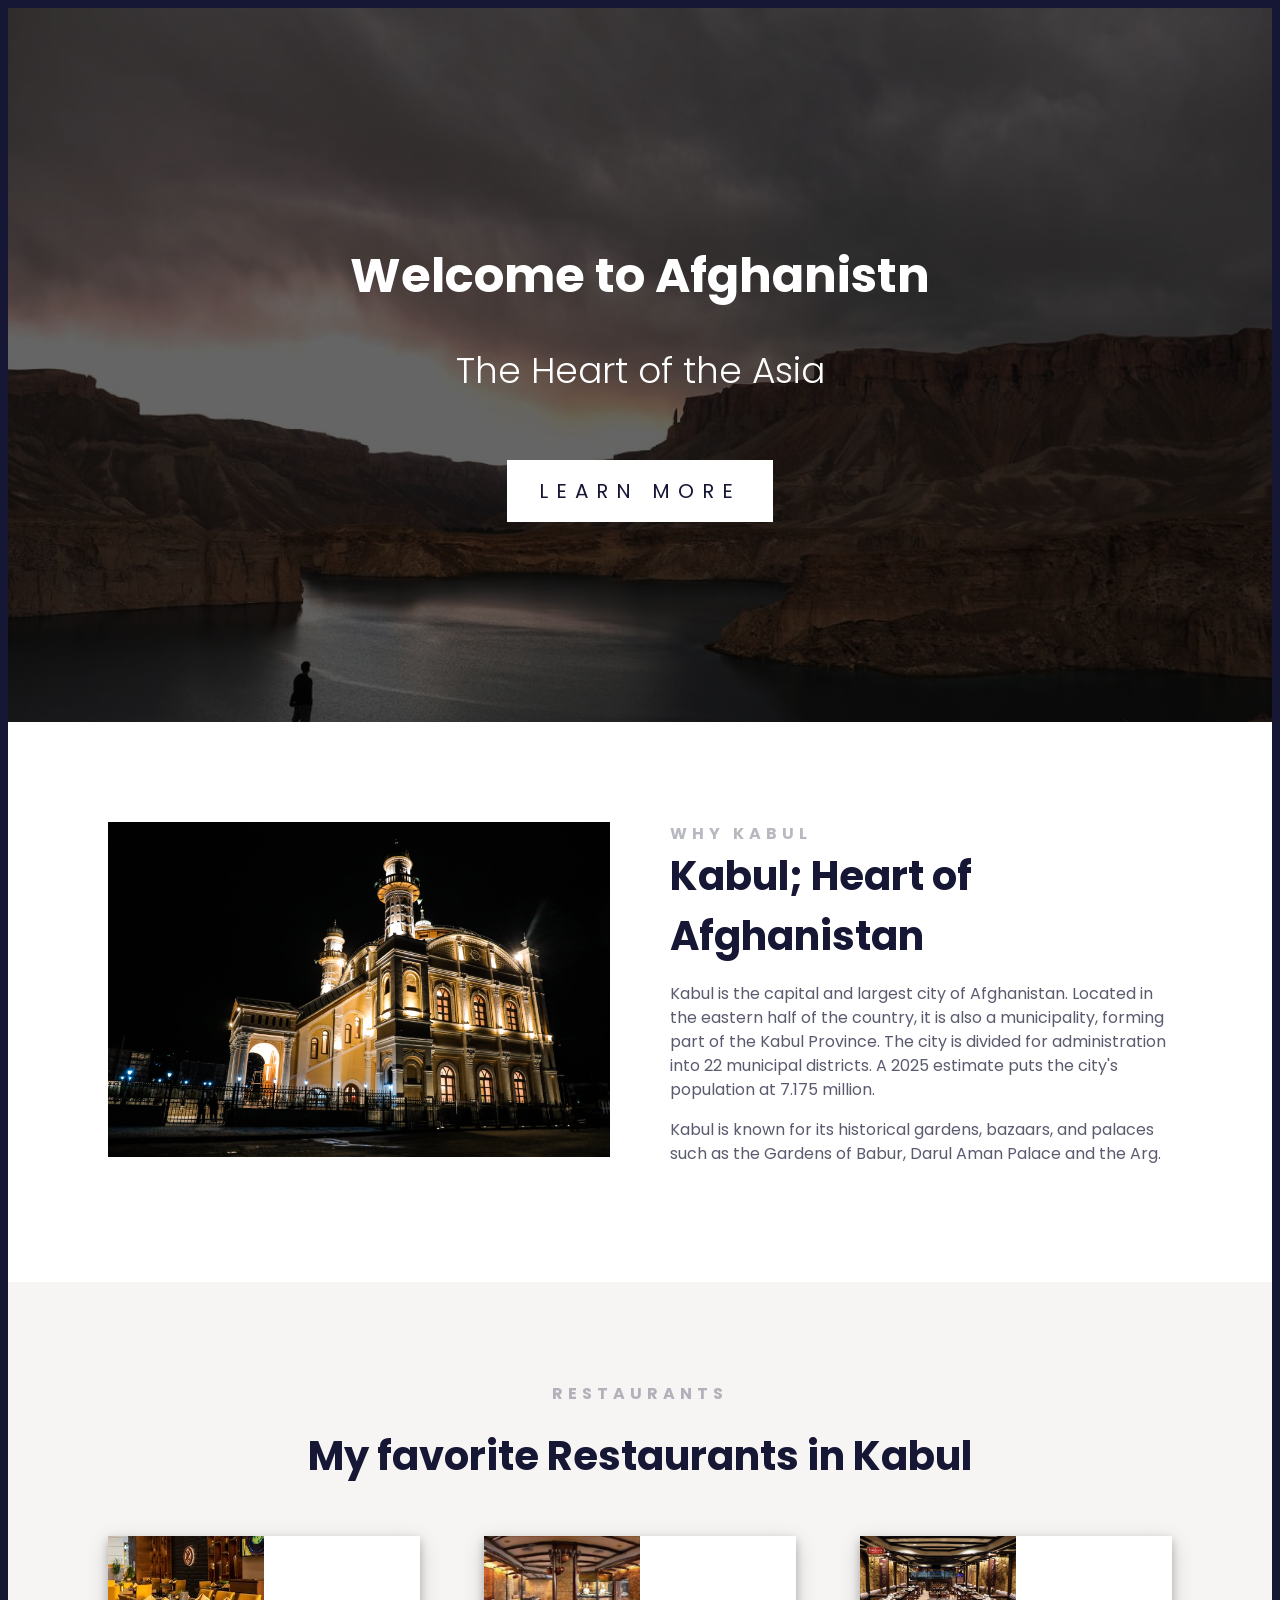
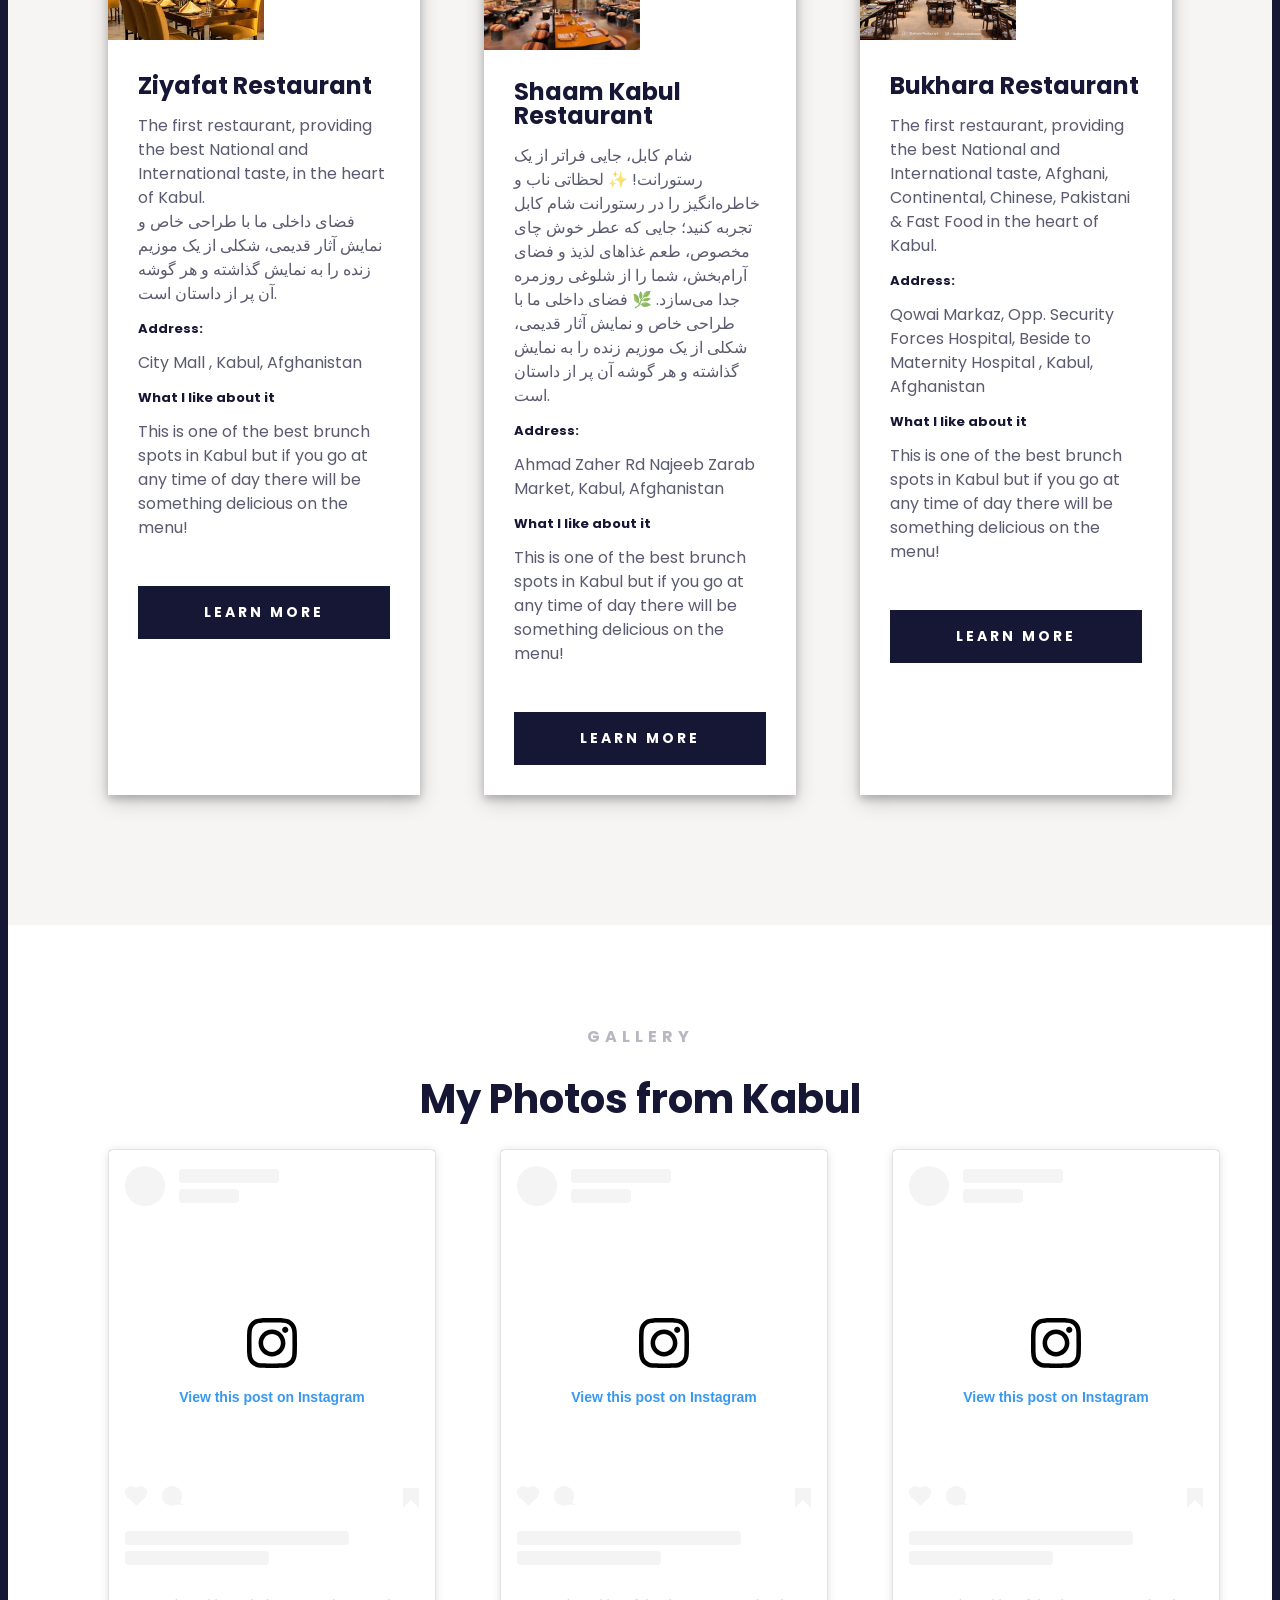
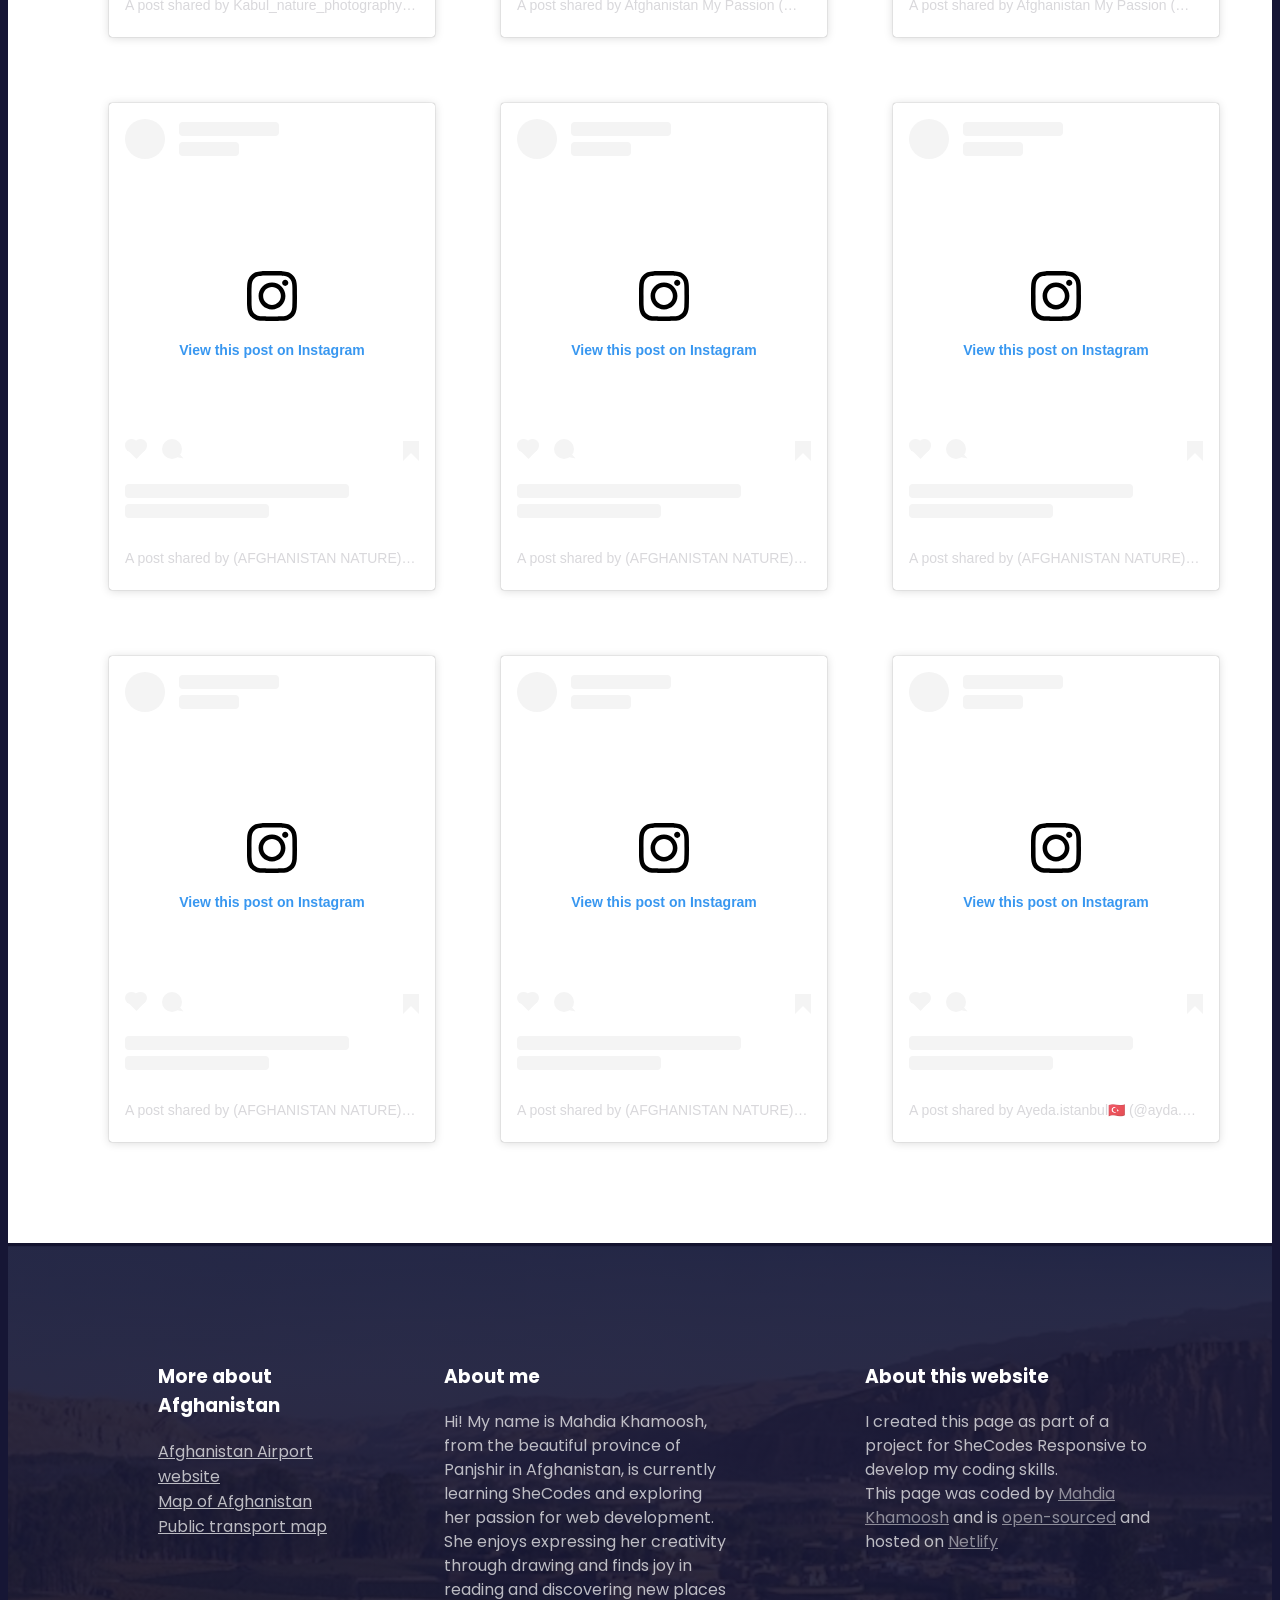
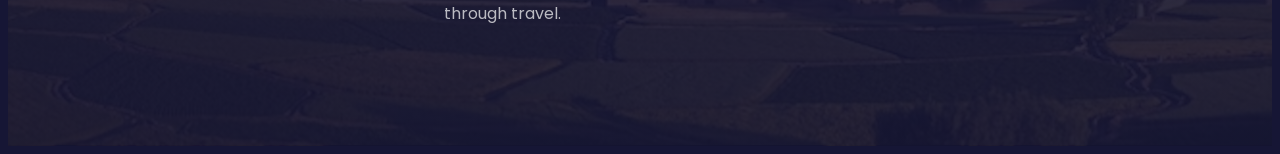
==== index.html @ 18413e2f "changed the embed content" ====
<!DOCTYPE html>
<html lang="en">
  <head>
    <meta charset="UTF-8" />
    <meta name="viewport" content="width=device-width, initial-scale=1.0" />
    <link rel="stylesheet" href="src/styles.css" />
    <link rel="preconnect" href="https://fonts.googleapis.com" />
    <link rel="preconnect" href="https://fonts.gstatic.com" crossorigin />
    <link
      href="https://fonts.googleapis.com/css2?family=Poppins:ital,wght@0,100;0,200;0,300;0,400;0,500;0,600;0,700;0,800;0,900;1,100;1,200;1,300;1,400;1,500;1,600;1,700;1,800;1,900&display=swap"
      rel="stylesheet"
    />
    <title>🇦🇫 Afghanistan Sightseeing Places</title>
  </head>
  <body>
    <div class="Container">
      <header>
        <h1>Welcome to Afghanistn</h1>
        <h2>The Heart of the Asia</h2>
        <a href="#more"> Learn More</a>
      </header>
      <main>
        <section class="grid grid-2-colums">
          <div>
            <img
              src="photos/shah-e-doshamshira.jpg"
              target="shah-e-doshamshira"
              class="img-responsive"
            />
          </div>
          <div>
            <h2>Why Kabul</h2>
            <h3>Kabul; Heart of Afghanistan</h3>

            <p>
              Kabul is the capital and largest city of Afghanistan. Located in
              the eastern half of the country, it is also a municipality,
              forming part of the Kabul Province. The city is divided for
              administration into 22 municipal districts. A 2025 estimate puts
              the city's population at 7.175 million.
            </p>
            <p>
              Kabul is known for its historical gardens, bazaars, and palaces
              such as the Gardens of Babur, Darul Aman Palace and the Arg.
            </p>
          </div>
        </section>
        <section class="secondary">
          <h2 class="text-center">Restaurants</h2>
          <h3 class="text-center">My favorite Restaurants in Kabul</h3>
          <div class="grid grid-3-columns">
            <div class="card">
              <div class="card-header grid grid-2-colums">
                <img
                  src="photos/images.jpeg"
                  alt="shaam-e-kabul"
                  target="_blank"
                  class="img-responsive"
                />
                <iframe
                  src="https://www.google.com/maps/embed?pb=!1m18!1m12!1m3!1d3286.7812612636726!2d69.17391746165465!3d34.533769449125955!2m3!1f0!2f0!3f0!3m2!1i1024!2i768!4f13.1!3m3!1m2!1s0x38d16faf11cb9eb3%3A0x5d054e9b51611f02!2sZiyafat%20Restaurant!5e0!3m2!1sen!2s!4v1747648887417!5m2!1sen!2s"
                  style="border: 0"
                  allowfullscreen=""
                  loading="lazy"
                  referrerpolicy="no-referrer-when-downgrade"
                  class="embed"
                ></iframe>
              </div>

              <div class="card-body">
                <h4>Ziyafat Restaurant</h4>
                <p>
                  The first restaurant, providing the best National and
                  International taste, in the heart of Kabul.
                  <br />
                  فضای داخلی ما با طراحی خاص و نمایش آثار قدیمی، شکلی از یک
                  موزیم زنده را به نمایش گذاشته و هر گوشه آن پر از داستان است.
                </p>
                <h5>Address:</h5>
                <p>City Mall , Kabul, Afghanistan</p>
                <h5>What I like about it</h5>
                <p>
                  This is one of the best brunch spots in Kabul but if you go at
                  any time of day there will be something delicious on the menu!
                </p>
              </div>
              <div class="card-footer">
                <a
                  href="https://maps.app.goo.gl/rq2htaL1ajt3jZD66"
                  class="btn"
                  target="_blank"
                >
                  Learn more
                </a>
              </div>
            </div>
            <div class="card">
              <div class="card-header grid grid-2-colums">
                <img
                  src="photos/shaam.jpeg"
                  alt="shaam-e-kabul"
                  target="_blank"
                  class="img-responsive"
                />
                <iframe
                  src="https://www.google.com/maps/embed?pb=!1m18!1m12!1m3!1d3286.836417784855!2d69.15454439999999!3d34.5323722!2m3!1f0!2f0!3f0!3m2!1i1024!2i768!4f13.1!3m3!1m2!1s0x38d16fa2426f6331%3A0xf5b32c31edcfb4ed!2zU2hhYW0gS2FidWwgUmVzdGF1cmFudCAvINi02KfZhSDaqdin2KjZhA!5e0!3m2!1sen!2s!4v1747652690492!5m2!1sen!2s"
                  class="embed"
                  style="border: 0"
                  allowfullscreen=""
                  loading="lazy"
                  referrerpolicy="no-referrer-when-downgrade"
                ></iframe>
              </div>

              <div class="card-body">
                <h4>Shaam Kabul Restaurant</h4>
                <p>
                  شام کابل، جایی فراتر از یک رستورانت! ✨ لحظاتی ناب و
                  خاطره‌انگیز را در رستورانت شام کابل تجربه کنید؛ جایی که عطر
                  خوش چای مخصوص، طعم غذاهای لذیذ و فضای آرام‌بخش، شما را از
                  شلوغی روزمره جدا می‌سازد. 🌿 فضای داخلی ما با طراحی خاص و
                  نمایش آثار قدیمی، شکلی از یک موزیم زنده را به نمایش گذاشته و
                  هر گوشه آن پر از داستان است.
                </p>
                <h5>Address:</h5>
                <p>Ahmad Zaher Rd Najeeb Zarab Market, Kabul, Afghanistan</p>
                <h5>What I like about it</h5>
                <p>
                  This is one of the best brunch spots in Kabul but if you go at
                  any time of day there will be something delicious on the menu!
                </p>
              </div>
              <div class="card-footer">
                <a
                  href="https://maps.app.goo.gl/7KaUJM3YMWE1gNET8"
                  class="btn"
                  target="_blank"
                >
                  Learn more
                </a>
              </div>
            </div>
            <div class="card">
              <div class="card-header grid grid-2-colums">
                <img
                  src="photos/bukhara.jpg"
                  alt="shaam-e-kabul"
                  target="_blank"
                  class="img-responsive"
                />
                <iframe
                  src="https://www.google.com/maps/embed?pb=!1m18!1m12!1m3!1d3287.879270482883!2d69.14134027522687!3d34.50594487298957!2m3!1f0!2f0!3f0!3m2!1i1024!2i768!4f13.1!3m3!1m2!1s0x38d169bc29e82911%3A0xe577b1caf0782970!2sBukhara%20Restaurant%20-%20Karte%204%20Branch!5e0!3m2!1sen!2s!4v1747652995956!5m2!1sen!2s"
                  class="embed"
                  style="border: 0"
                  allowfullscreen=""
                  loading="lazy"
                  referrerpolicy="no-referrer-when-downgrade"
                ></iframe>
              </div>

              <div class="card-body">
                <h4>Bukhara Restaurant</h4>
                <p>
                  The first restaurant, providing the best National and
                  International taste, Afghani, Continental, Chinese, Pakistani
                  & Fast Food in the heart of Kabul.
                </p>
                <h5>Address:</h5>
                <p>
                  Qowai Markaz, Opp. Security Forces Hospital, Beside to
                  Maternity Hospital , Kabul, Afghanistan
                </p>
                <h5>What I like about it</h5>
                <p>
                  This is one of the best brunch spots in Kabul but if you go at
                  any time of day there will be something delicious on the menu!
                </p>
              </div>
              <div class="card-footer">
                <a
                  href="https://maps.app.goo.gl/v9NJ7jxxTjeuTWHu5"
                  class="btn"
                  target="_blank"
                >
                  Learn more
                </a>
              </div>
            </div>
          </div>
        </section>
        <section>
          <h2 class="text-center">gallery</h2>
          <h3 class="text-center">My Photos from Kabul</h3>
          <div class="instagram-embeds">
            <div class="grid grid-3-columns">
              <blockquote
                class="instagram-media"
                data-instgrm-permalink="https://www.instagram.com/reel/DE9NthxIlpn/?utm_source=ig_embed&amp;utm_campaign=loading"
                data-instgrm-version="14"
                style="
                  background: #fff;
                  border: 0;
                  border-radius: 3px;
                  box-shadow: 0 0 1px 0 rgba(0, 0, 0, 0.5),
                    0 1px 10px 0 rgba(0, 0, 0, 0.15);
                  margin: 1px;
                  max-width: 540px;
                  min-width: 326px;
                  padding: 0;
                  width: 99.375%;
                  width: -webkit-calc(100% - 2px);
                  width: calc(100% - 2px);
                "
              >
                <div style="padding: 16px">
                  <a
                    href="https://www.instagram.com/reel/DE9NthxIlpn/?utm_source=ig_embed&amp;utm_campaign=loading"
                    style="
                      background: #ffffff;
                      line-height: 0;
                      padding: 0 0;
                      text-align: center;
                      text-decoration: none;
                      width: 100%;
                    "
                    target="_blank"
                  >
                    <div
                      style="
                        display: flex;
                        flex-direction: row;
                        align-items: center;
                      "
                    >
                      <div
                        style="
                          background-color: #f4f4f4;
                          border-radius: 50%;
                          flex-grow: 0;
                          height: 40px;
                          margin-right: 14px;
                          width: 40px;
                        "
                      ></div>
                      <div
                        style="
                          display: flex;
                          flex-direction: column;
                          flex-grow: 1;
                          justify-content: center;
                        "
                      >
                        <div
                          style="
                            background-color: #f4f4f4;
                            border-radius: 4px;
                            flex-grow: 0;
                            height: 14px;
                            margin-bottom: 6px;
                            width: 100px;
                          "
                        ></div>
                        <div
                          style="
                            background-color: #f4f4f4;
                            border-radius: 4px;
                            flex-grow: 0;
                            height: 14px;
                            width: 60px;
                          "
                        ></div>
                      </div>
                    </div>
                    <div style="padding: 19% 0"></div>
                    <div
                      style="
                        display: block;
                        height: 50px;
                        margin: 0 auto 12px;
                        width: 50px;
                      "
                    >
                      <svg
                        width="50px"
                        height="50px"
                        viewBox="0 0 60 60"
                        version="1.1"
                        xmlns="https://www.w3.org/2000/svg"
                        xmlns:xlink="https://www.w3.org/1999/xlink"
                      >
                        <g
                          stroke="none"
                          stroke-width="1"
                          fill="none"
                          fill-rule="evenodd"
                        >
                          <g
                            transform="translate(-511.000000, -20.000000)"
                            fill="#000000"
                          >
                            <g>
                              <path
                                d="M556.869,30.41 C554.814,30.41 553.148,32.076 553.148,34.131 C553.148,36.186 554.814,37.852 556.869,37.852 C558.924,37.852 560.59,36.186 560.59,34.131 C560.59,32.076 558.924,30.41 556.869,30.41 M541,60.657 C535.114,60.657 530.342,55.887 530.342,50 C530.342,44.114 535.114,39.342 541,39.342 C546.887,39.342 551.658,44.114 551.658,50 C551.658,55.887 546.887,60.657 541,60.657 M541,33.886 C532.1,33.886 524.886,41.1 524.886,50 C524.886,58.899 532.1,66.113 541,66.113 C549.9,66.113 557.115,58.899 557.115,50 C557.115,41.1 549.9,33.886 541,33.886 M565.378,62.101 C565.244,65.022 564.756,66.606 564.346,67.663 C563.803,69.06 563.154,70.057 562.106,71.106 C561.058,72.155 560.06,72.803 558.662,73.347 C557.607,73.757 556.021,74.244 553.102,74.378 C549.944,74.521 548.997,74.552 541,74.552 C533.003,74.552 532.056,74.521 528.898,74.378 C525.979,74.244 524.393,73.757 523.338,73.347 C521.94,72.803 520.942,72.155 519.894,71.106 C518.846,70.057 518.197,69.06 517.654,67.663 C517.244,66.606 516.755,65.022 516.623,62.101 C516.479,58.943 516.448,57.996 516.448,50 C516.448,42.003 516.479,41.056 516.623,37.899 C516.755,34.978 517.244,33.391 517.654,32.338 C518.197,30.938 518.846,29.942 519.894,28.894 C520.942,27.846 521.94,27.196 523.338,26.654 C524.393,26.244 525.979,25.756 528.898,25.623 C532.057,25.479 533.004,25.448 541,25.448 C548.997,25.448 549.943,25.479 553.102,25.623 C556.021,25.756 557.607,26.244 558.662,26.654 C560.06,27.196 561.058,27.846 562.106,28.894 C563.154,29.942 563.803,30.938 564.346,32.338 C564.756,33.391 565.244,34.978 565.378,37.899 C565.522,41.056 565.552,42.003 565.552,50 C565.552,57.996 565.522,58.943 565.378,62.101 M570.82,37.631 C570.674,34.438 570.167,32.258 569.425,30.349 C568.659,28.377 567.633,26.702 565.965,25.035 C564.297,23.368 562.623,22.342 560.652,21.575 C558.743,20.834 556.562,20.326 553.369,20.18 C550.169,20.033 549.148,20 541,20 C532.853,20 531.831,20.033 528.631,20.18 C525.438,20.326 523.257,20.834 521.349,21.575 C519.376,22.342 517.703,23.368 516.035,25.035 C514.368,26.702 513.342,28.377 512.574,30.349 C511.834,32.258 511.326,34.438 511.181,37.631 C511.035,40.831 511,41.851 511,50 C511,58.147 511.035,59.17 511.181,62.369 C511.326,65.562 511.834,67.743 512.574,69.651 C513.342,71.625 514.368,73.296 516.035,74.965 C517.703,76.634 519.376,77.658 521.349,78.425 C523.257,79.167 525.438,79.673 528.631,79.82 C531.831,79.965 532.853,80.001 541,80.001 C549.148,80.001 550.169,79.965 553.369,79.82 C556.562,79.673 558.743,79.167 560.652,78.425 C562.623,77.658 564.297,76.634 565.965,74.965 C567.633,73.296 568.659,71.625 569.425,69.651 C570.167,67.743 570.674,65.562 570.82,62.369 C570.966,59.17 571,58.147 571,50 C571,41.851 570.966,40.831 570.82,37.631"
                              ></path>
                            </g>
                          </g>
                        </g>
                      </svg>
                    </div>
                    <div style="padding-top: 8px">
                      <div
                        style="
                          color: #3897f0;
                          font-family: Arial, sans-serif;
                          font-size: 14px;
                          font-style: normal;
                          font-weight: 550;
                          line-height: 18px;
                        "
                      >
                        View this post on Instagram
                      </div>
                    </div>
                    <div style="padding: 12.5% 0"></div>
                    <div
                      style="
                        display: flex;
                        flex-direction: row;
                        margin-bottom: 14px;
                        align-items: center;
                      "
                    >
                      <div>
                        <div
                          style="
                            background-color: #f4f4f4;
                            border-radius: 50%;
                            height: 12.5px;
                            width: 12.5px;
                            transform: translateX(0px) translateY(7px);
                          "
                        ></div>
                        <div
                          style="
                            background-color: #f4f4f4;
                            height: 12.5px;
                            transform: rotate(-45deg) translateX(3px)
                              translateY(1px);
                            width: 12.5px;
                            flex-grow: 0;
                            margin-right: 14px;
                            margin-left: 2px;
                          "
                        ></div>
                        <div
                          style="
                            background-color: #f4f4f4;
                            border-radius: 50%;
                            height: 12.5px;
                            width: 12.5px;
                            transform: translateX(9px) translateY(-18px);
                          "
                        ></div>
                      </div>
                      <div style="margin-left: 8px">
                        <div
                          style="
                            background-color: #f4f4f4;
                            border-radius: 50%;
                            flex-grow: 0;
                            height: 20px;
                            width: 20px;
                          "
                        ></div>
                        <div
                          style="
                            width: 0;
                            height: 0;
                            border-top: 2px solid transparent;
                            border-left: 6px solid #f4f4f4;
                            border-bottom: 2px solid transparent;
                            transform: translateX(16px) translateY(-4px)
                              rotate(30deg);
                          "
                        ></div>
                      </div>
                      <div style="margin-left: auto">
                        <div
                          style="
                            width: 0px;
                            border-top: 8px solid #f4f4f4;
                            border-right: 8px solid transparent;
                            transform: translateY(16px);
                          "
                        ></div>
                        <div
                          style="
                            background-color: #f4f4f4;
                            flex-grow: 0;
                            height: 12px;
                            width: 16px;
                            transform: translateY(-4px);
                          "
                        ></div>
                        <div
                          style="
                            width: 0;
                            height: 0;
                            border-top: 8px solid #f4f4f4;
                            border-left: 8px solid transparent;
                            transform: translateY(-4px) translateX(8px);
                          "
                        ></div>
                      </div>
                    </div>
                    <div
                      style="
                        display: flex;
                        flex-direction: column;
                        flex-grow: 1;
                        justify-content: center;
                        margin-bottom: 24px;
                      "
                    >
                      <div
                        style="
                          background-color: #f4f4f4;
                          border-radius: 4px;
                          flex-grow: 0;
                          height: 14px;
                          margin-bottom: 6px;
                          width: 224px;
                        "
                      ></div>
                      <div
                        style="
                          background-color: #f4f4f4;
                          border-radius: 4px;
                          flex-grow: 0;
                          height: 14px;
                          width: 144px;
                        "
                      ></div></div
                  ></a>
                  <p
                    style="
                      color: #c9c8cd;
                      font-family: Arial, sans-serif;
                      font-size: 14px;
                      line-height: 17px;
                      margin-bottom: 0;
                      margin-top: 8px;
                      overflow: hidden;
                      padding: 8px 0 7px;
                      text-align: center;
                      text-overflow: ellipsis;
                      white-space: nowrap;
                    "
                  >
                    <a
                      href="https://www.instagram.com/reel/DE9NthxIlpn/?utm_source=ig_embed&amp;utm_campaign=loading"
                      style="
                        color: #c9c8cd;
                        font-family: Arial, sans-serif;
                        font-size: 14px;
                        font-style: normal;
                        font-weight: normal;
                        line-height: 17px;
                        text-decoration: none;
                      "
                      target="_blank"
                      >A post shared by Kabul_nature_photography
                      (@kabul_nature_photography)</a
                    >
                  </p>
                </div>
              </blockquote>

              <blockquote
                class="instagram-media"
                data-instgrm-permalink="https://www.instagram.com/p/CqTU3NMolZ5/?utm_source=ig_embed&amp;utm_campaign=loading"
                data-instgrm-version="14"
                style="
                  background: #fff;
                  border: 0;
                  border-radius: 3px;
                  box-shadow: 0 0 1px 0 rgba(0, 0, 0, 0.5),
                    0 1px 10px 0 rgba(0, 0, 0, 0.15);
                  margin: 1px;
                  max-width: 540px;
                  min-width: 326px;
                  padding: 0;
                  width: 99.375%;
                  width: -webkit-calc(100% - 2px);
                  width: calc(100% - 2px);
                "
              >
                <div style="padding: 16px">
                  <a
                    href="https://www.instagram.com/p/CqTU3NMolZ5/?utm_source=ig_embed&amp;utm_campaign=loading"
                    style="
                      background: #ffffff;
                      line-height: 0;
                      padding: 0 0;
                      text-align: center;
                      text-decoration: none;
                      width: 100%;
                    "
                    target="_blank"
                  >
                    <div
                      style="
                        display: flex;
                        flex-direction: row;
                        align-items: center;
                      "
                    >
                      <div
                        style="
                          background-color: #f4f4f4;
                          border-radius: 50%;
                          flex-grow: 0;
                          height: 40px;
                          margin-right: 14px;
                          width: 40px;
                        "
                      ></div>
                      <div
                        style="
                          display: flex;
                          flex-direction: column;
                          flex-grow: 1;
                          justify-content: center;
                        "
                      >
                        <div
                          style="
                            background-color: #f4f4f4;
                            border-radius: 4px;
                            flex-grow: 0;
                            height: 14px;
                            margin-bottom: 6px;
                            width: 100px;
                          "
                        ></div>
                        <div
                          style="
                            background-color: #f4f4f4;
                            border-radius: 4px;
                            flex-grow: 0;
                            height: 14px;
                            width: 60px;
                          "
                        ></div>
                      </div>
                    </div>
                    <div style="padding: 19% 0"></div>
                    <div
                      style="
                        display: block;
                        height: 50px;
                        margin: 0 auto 12px;
                        width: 50px;
                      "
                    >
                      <svg
                        width="50px"
                        height="50px"
                        viewBox="0 0 60 60"
                        version="1.1"
                        xmlns="https://www.w3.org/2000/svg"
                        xmlns:xlink="https://www.w3.org/1999/xlink"
                      >
                        <g
                          stroke="none"
                          stroke-width="1"
                          fill="none"
                          fill-rule="evenodd"
                        >
                          <g
                            transform="translate(-511.000000, -20.000000)"
                            fill="#000000"
                          >
                            <g>
                              <path
                                d="M556.869,30.41 C554.814,30.41 553.148,32.076 553.148,34.131 C553.148,36.186 554.814,37.852 556.869,37.852 C558.924,37.852 560.59,36.186 560.59,34.131 C560.59,32.076 558.924,30.41 556.869,30.41 M541,60.657 C535.114,60.657 530.342,55.887 530.342,50 C530.342,44.114 535.114,39.342 541,39.342 C546.887,39.342 551.658,44.114 551.658,50 C551.658,55.887 546.887,60.657 541,60.657 M541,33.886 C532.1,33.886 524.886,41.1 524.886,50 C524.886,58.899 532.1,66.113 541,66.113 C549.9,66.113 557.115,58.899 557.115,50 C557.115,41.1 549.9,33.886 541,33.886 M565.378,62.101 C565.244,65.022 564.756,66.606 564.346,67.663 C563.803,69.06 563.154,70.057 562.106,71.106 C561.058,72.155 560.06,72.803 558.662,73.347 C557.607,73.757 556.021,74.244 553.102,74.378 C549.944,74.521 548.997,74.552 541,74.552 C533.003,74.552 532.056,74.521 528.898,74.378 C525.979,74.244 524.393,73.757 523.338,73.347 C521.94,72.803 520.942,72.155 519.894,71.106 C518.846,70.057 518.197,69.06 517.654,67.663 C517.244,66.606 516.755,65.022 516.623,62.101 C516.479,58.943 516.448,57.996 516.448,50 C516.448,42.003 516.479,41.056 516.623,37.899 C516.755,34.978 517.244,33.391 517.654,32.338 C518.197,30.938 518.846,29.942 519.894,28.894 C520.942,27.846 521.94,27.196 523.338,26.654 C524.393,26.244 525.979,25.756 528.898,25.623 C532.057,25.479 533.004,25.448 541,25.448 C548.997,25.448 549.943,25.479 553.102,25.623 C556.021,25.756 557.607,26.244 558.662,26.654 C560.06,27.196 561.058,27.846 562.106,28.894 C563.154,29.942 563.803,30.938 564.346,32.338 C564.756,33.391 565.244,34.978 565.378,37.899 C565.522,41.056 565.552,42.003 565.552,50 C565.552,57.996 565.522,58.943 565.378,62.101 M570.82,37.631 C570.674,34.438 570.167,32.258 569.425,30.349 C568.659,28.377 567.633,26.702 565.965,25.035 C564.297,23.368 562.623,22.342 560.652,21.575 C558.743,20.834 556.562,20.326 553.369,20.18 C550.169,20.033 549.148,20 541,20 C532.853,20 531.831,20.033 528.631,20.18 C525.438,20.326 523.257,20.834 521.349,21.575 C519.376,22.342 517.703,23.368 516.035,25.035 C514.368,26.702 513.342,28.377 512.574,30.349 C511.834,32.258 511.326,34.438 511.181,37.631 C511.035,40.831 511,41.851 511,50 C511,58.147 511.035,59.17 511.181,62.369 C511.326,65.562 511.834,67.743 512.574,69.651 C513.342,71.625 514.368,73.296 516.035,74.965 C517.703,76.634 519.376,77.658 521.349,78.425 C523.257,79.167 525.438,79.673 528.631,79.82 C531.831,79.965 532.853,80.001 541,80.001 C549.148,80.001 550.169,79.965 553.369,79.82 C556.562,79.673 558.743,79.167 560.652,78.425 C562.623,77.658 564.297,76.634 565.965,74.965 C567.633,73.296 568.659,71.625 569.425,69.651 C570.167,67.743 570.674,65.562 570.82,62.369 C570.966,59.17 571,58.147 571,50 C571,41.851 570.966,40.831 570.82,37.631"
                              ></path>
                            </g>
                          </g>
                        </g>
                      </svg>
                    </div>
                    <div style="padding-top: 8px">
                      <div
                        style="
                          color: #3897f0;
                          font-family: Arial, sans-serif;
                          font-size: 14px;
                          font-style: normal;
                          font-weight: 550;
                          line-height: 18px;
                        "
                      >
                        View this post on Instagram
                      </div>
                    </div>
                    <div style="padding: 12.5% 0"></div>
                    <div
                      style="
                        display: flex;
                        flex-direction: row;
                        margin-bottom: 14px;
                        align-items: center;
                      "
                    >
                      <div>
                        <div
                          style="
                            background-color: #f4f4f4;
                            border-radius: 50%;
                            height: 12.5px;
                            width: 12.5px;
                            transform: translateX(0px) translateY(7px);
                          "
                        ></div>
                        <div
                          style="
                            background-color: #f4f4f4;
                            height: 12.5px;
                            transform: rotate(-45deg) translateX(3px)
                              translateY(1px);
                            width: 12.5px;
                            flex-grow: 0;
                            margin-right: 14px;
                            margin-left: 2px;
                          "
                        ></div>
                        <div
                          style="
                            background-color: #f4f4f4;
                            border-radius: 50%;
                            height: 12.5px;
                            width: 12.5px;
                            transform: translateX(9px) translateY(-18px);
                          "
                        ></div>
                      </div>
                      <div style="margin-left: 8px">
                        <div
                          style="
                            background-color: #f4f4f4;
                            border-radius: 50%;
                            flex-grow: 0;
                            height: 20px;
                            width: 20px;
                          "
                        ></div>
                        <div
                          style="
                            width: 0;
                            height: 0;
                            border-top: 2px solid transparent;
                            border-left: 6px solid #f4f4f4;
                            border-bottom: 2px solid transparent;
                            transform: translateX(16px) translateY(-4px)
                              rotate(30deg);
                          "
                        ></div>
                      </div>
                      <div style="margin-left: auto">
                        <div
                          style="
                            width: 0px;
                            border-top: 8px solid #f4f4f4;
                            border-right: 8px solid transparent;
                            transform: translateY(16px);
                          "
                        ></div>
                        <div
                          style="
                            background-color: #f4f4f4;
                            flex-grow: 0;
                            height: 12px;
                            width: 16px;
                            transform: translateY(-4px);
                          "
                        ></div>
                        <div
                          style="
                            width: 0;
                            height: 0;
                            border-top: 8px solid #f4f4f4;
                            border-left: 8px solid transparent;
                            transform: translateY(-4px) translateX(8px);
                          "
                        ></div>
                      </div>
                    </div>
                    <div
                      style="
                        display: flex;
                        flex-direction: column;
                        flex-grow: 1;
                        justify-content: center;
                        margin-bottom: 24px;
                      "
                    >
                      <div
                        style="
                          background-color: #f4f4f4;
                          border-radius: 4px;
                          flex-grow: 0;
                          height: 14px;
                          margin-bottom: 6px;
                          width: 224px;
                        "
                      ></div>
                      <div
                        style="
                          background-color: #f4f4f4;
                          border-radius: 4px;
                          flex-grow: 0;
                          height: 14px;
                          width: 144px;
                        "
                      ></div></div
                  ></a>
                  <p
                    style="
                      color: #c9c8cd;
                      font-family: Arial, sans-serif;
                      font-size: 14px;
                      line-height: 17px;
                      margin-bottom: 0;
                      margin-top: 8px;
                      overflow: hidden;
                      padding: 8px 0 7px;
                      text-align: center;
                      text-overflow: ellipsis;
                      white-space: nowrap;
                    "
                  >
                    <a
                      href="https://www.instagram.com/p/CqTU3NMolZ5/?utm_source=ig_embed&amp;utm_campaign=loading"
                      style="
                        color: #c9c8cd;
                        font-family: Arial, sans-serif;
                        font-size: 14px;
                        font-style: normal;
                        font-weight: normal;
                        line-height: 17px;
                        text-decoration: none;
                      "
                      target="_blank"
                      >A post shared by Afghanistan My Passion
                      (@afghanistan.my_passion)</a
                    >
                  </p>
                </div>
              </blockquote>

              <blockquote
                class="instagram-media"
                data-instgrm-permalink="https://www.instagram.com/p/CqTUeNQIVNf/?utm_source=ig_embed&amp;utm_campaign=loading"
                data-instgrm-version="14"
                style="
                  background: #fff;
                  border: 0;
                  border-radius: 3px;
                  box-shadow: 0 0 1px 0 rgba(0, 0, 0, 0.5),
                    0 1px 10px 0 rgba(0, 0, 0, 0.15);
                  margin: 1px;
                  max-width: 540px;
                  min-width: 326px;
                  padding: 0;
                  width: 99.375%;
                  width: -webkit-calc(100% - 2px);
                  width: calc(100% - 2px);
                "
              >
                <div style="padding: 16px">
                  <a
                    href="https://www.instagram.com/p/CqTUeNQIVNf/?utm_source=ig_embed&amp;utm_campaign=loading"
                    style="
                      background: #ffffff;
                      line-height: 0;
                      padding: 0 0;
                      text-align: center;
                      text-decoration: none;
                      width: 100%;
                    "
                    target="_blank"
                  >
                    <div
                      style="
                        display: flex;
                        flex-direction: row;
                        align-items: center;
                      "
                    >
                      <div
                        style="
                          background-color: #f4f4f4;
                          border-radius: 50%;
                          flex-grow: 0;
                          height: 40px;
                          margin-right: 14px;
                          width: 40px;
                        "
                      ></div>
                      <div
                        style="
                          display: flex;
                          flex-direction: column;
                          flex-grow: 1;
                          justify-content: center;
                        "
                      >
                        <div
                          style="
                            background-color: #f4f4f4;
                            border-radius: 4px;
                            flex-grow: 0;
                            height: 14px;
                            margin-bottom: 6px;
                            width: 100px;
                          "
                        ></div>
                        <div
                          style="
                            background-color: #f4f4f4;
                            border-radius: 4px;
                            flex-grow: 0;
                            height: 14px;
                            width: 60px;
                          "
                        ></div>
                      </div>
                    </div>
                    <div style="padding: 19% 0"></div>
                    <div
                      style="
                        display: block;
                        height: 50px;
                        margin: 0 auto 12px;
                        width: 50px;
                      "
                    >
                      <svg
                        width="50px"
                        height="50px"
                        viewBox="0 0 60 60"
                        version="1.1"
                        xmlns="https://www.w3.org/2000/svg"
                        xmlns:xlink="https://www.w3.org/1999/xlink"
                      >
                        <g
                          stroke="none"
                          stroke-width="1"
                          fill="none"
                          fill-rule="evenodd"
                        >
                          <g
                            transform="translate(-511.000000, -20.000000)"
                            fill="#000000"
                          >
                            <g>
                              <path
                                d="M556.869,30.41 C554.814,30.41 553.148,32.076 553.148,34.131 C553.148,36.186 554.814,37.852 556.869,37.852 C558.924,37.852 560.59,36.186 560.59,34.131 C560.59,32.076 558.924,30.41 556.869,30.41 M541,60.657 C535.114,60.657 530.342,55.887 530.342,50 C530.342,44.114 535.114,39.342 541,39.342 C546.887,39.342 551.658,44.114 551.658,50 C551.658,55.887 546.887,60.657 541,60.657 M541,33.886 C532.1,33.886 524.886,41.1 524.886,50 C524.886,58.899 532.1,66.113 541,66.113 C549.9,66.113 557.115,58.899 557.115,50 C557.115,41.1 549.9,33.886 541,33.886 M565.378,62.101 C565.244,65.022 564.756,66.606 564.346,67.663 C563.803,69.06 563.154,70.057 562.106,71.106 C561.058,72.155 560.06,72.803 558.662,73.347 C557.607,73.757 556.021,74.244 553.102,74.378 C549.944,74.521 548.997,74.552 541,74.552 C533.003,74.552 532.056,74.521 528.898,74.378 C525.979,74.244 524.393,73.757 523.338,73.347 C521.94,72.803 520.942,72.155 519.894,71.106 C518.846,70.057 518.197,69.06 517.654,67.663 C517.244,66.606 516.755,65.022 516.623,62.101 C516.479,58.943 516.448,57.996 516.448,50 C516.448,42.003 516.479,41.056 516.623,37.899 C516.755,34.978 517.244,33.391 517.654,32.338 C518.197,30.938 518.846,29.942 519.894,28.894 C520.942,27.846 521.94,27.196 523.338,26.654 C524.393,26.244 525.979,25.756 528.898,25.623 C532.057,25.479 533.004,25.448 541,25.448 C548.997,25.448 549.943,25.479 553.102,25.623 C556.021,25.756 557.607,26.244 558.662,26.654 C560.06,27.196 561.058,27.846 562.106,28.894 C563.154,29.942 563.803,30.938 564.346,32.338 C564.756,33.391 565.244,34.978 565.378,37.899 C565.522,41.056 565.552,42.003 565.552,50 C565.552,57.996 565.522,58.943 565.378,62.101 M570.82,37.631 C570.674,34.438 570.167,32.258 569.425,30.349 C568.659,28.377 567.633,26.702 565.965,25.035 C564.297,23.368 562.623,22.342 560.652,21.575 C558.743,20.834 556.562,20.326 553.369,20.18 C550.169,20.033 549.148,20 541,20 C532.853,20 531.831,20.033 528.631,20.18 C525.438,20.326 523.257,20.834 521.349,21.575 C519.376,22.342 517.703,23.368 516.035,25.035 C514.368,26.702 513.342,28.377 512.574,30.349 C511.834,32.258 511.326,34.438 511.181,37.631 C511.035,40.831 511,41.851 511,50 C511,58.147 511.035,59.17 511.181,62.369 C511.326,65.562 511.834,67.743 512.574,69.651 C513.342,71.625 514.368,73.296 516.035,74.965 C517.703,76.634 519.376,77.658 521.349,78.425 C523.257,79.167 525.438,79.673 528.631,79.82 C531.831,79.965 532.853,80.001 541,80.001 C549.148,80.001 550.169,79.965 553.369,79.82 C556.562,79.673 558.743,79.167 560.652,78.425 C562.623,77.658 564.297,76.634 565.965,74.965 C567.633,73.296 568.659,71.625 569.425,69.651 C570.167,67.743 570.674,65.562 570.82,62.369 C570.966,59.17 571,58.147 571,50 C571,41.851 570.966,40.831 570.82,37.631"
                              ></path>
                            </g>
                          </g>
                        </g>
                      </svg>
                    </div>
                    <div style="padding-top: 8px">
                      <div
                        style="
                          color: #3897f0;
                          font-family: Arial, sans-serif;
                          font-size: 14px;
                          font-style: normal;
                          font-weight: 550;
                          line-height: 18px;
                        "
                      >
                        View this post on Instagram
                      </div>
                    </div>
                    <div style="padding: 12.5% 0"></div>
                    <div
                      style="
                        display: flex;
                        flex-direction: row;
                        margin-bottom: 14px;
                        align-items: center;
                      "
                    >
                      <div>
                        <div
                          style="
                            background-color: #f4f4f4;
                            border-radius: 50%;
                            height: 12.5px;
                            width: 12.5px;
                            transform: translateX(0px) translateY(7px);
                          "
                        ></div>
                        <div
                          style="
                            background-color: #f4f4f4;
                            height: 12.5px;
                            transform: rotate(-45deg) translateX(3px)
                              translateY(1px);
                            width: 12.5px;
                            flex-grow: 0;
                            margin-right: 14px;
                            margin-left: 2px;
                          "
                        ></div>
                        <div
                          style="
                            background-color: #f4f4f4;
                            border-radius: 50%;
                            height: 12.5px;
                            width: 12.5px;
                            transform: translateX(9px) translateY(-18px);
                          "
                        ></div>
                      </div>
                      <div style="margin-left: 8px">
                        <div
                          style="
                            background-color: #f4f4f4;
                            border-radius: 50%;
                            flex-grow: 0;
                            height: 20px;
                            width: 20px;
                          "
                        ></div>
                        <div
                          style="
                            width: 0;
                            height: 0;
                            border-top: 2px solid transparent;
                            border-left: 6px solid #f4f4f4;
                            border-bottom: 2px solid transparent;
                            transform: translateX(16px) translateY(-4px)
                              rotate(30deg);
                          "
                        ></div>
                      </div>
                      <div style="margin-left: auto">
                        <div
                          style="
                            width: 0px;
                            border-top: 8px solid #f4f4f4;
                            border-right: 8px solid transparent;
                            transform: translateY(16px);
                          "
                        ></div>
                        <div
                          style="
                            background-color: #f4f4f4;
                            flex-grow: 0;
                            height: 12px;
                            width: 16px;
                            transform: translateY(-4px);
                          "
                        ></div>
                        <div
                          style="
                            width: 0;
                            height: 0;
                            border-top: 8px solid #f4f4f4;
                            border-left: 8px solid transparent;
                            transform: translateY(-4px) translateX(8px);
                          "
                        ></div>
                      </div>
                    </div>
                    <div
                      style="
                        display: flex;
                        flex-direction: column;
                        flex-grow: 1;
                        justify-content: center;
                        margin-bottom: 24px;
                      "
                    >
                      <div
                        style="
                          background-color: #f4f4f4;
                          border-radius: 4px;
                          flex-grow: 0;
                          height: 14px;
                          margin-bottom: 6px;
                          width: 224px;
                        "
                      ></div>
                      <div
                        style="
                          background-color: #f4f4f4;
                          border-radius: 4px;
                          flex-grow: 0;
                          height: 14px;
                          width: 144px;
                        "
                      ></div></div
                  ></a>
                  <p
                    style="
                      color: #c9c8cd;
                      font-family: Arial, sans-serif;
                      font-size: 14px;
                      line-height: 17px;
                      margin-bottom: 0;
                      margin-top: 8px;
                      overflow: hidden;
                      padding: 8px 0 7px;
                      text-align: center;
                      text-overflow: ellipsis;
                      white-space: nowrap;
                    "
                  >
                    <a
                      href="https://www.instagram.com/p/CqTUeNQIVNf/?utm_source=ig_embed&amp;utm_campaign=loading"
                      style="
                        color: #c9c8cd;
                        font-family: Arial, sans-serif;
                        font-size: 14px;
                        font-style: normal;
                        font-weight: normal;
                        line-height: 17px;
                        text-decoration: none;
                      "
                      target="_blank"
                      >A post shared by Afghanistan My Passion
                      (@afghanistan.my_passion)</a
                    >
                  </p>
                </div>
              </blockquote>
              <blockquote
                class="instagram-media"
                data-instgrm-permalink="https://www.instagram.com/reel/Cvb1MSwMSFB/?utm_source=ig_embed&amp;utm_campaign=loading"
                data-instgrm-version="14"
                style="
                  background: #fff;
                  border: 0;
                  border-radius: 3px;
                  box-shadow: 0 0 1px 0 rgba(0, 0, 0, 0.5),
                    0 1px 10px 0 rgba(0, 0, 0, 0.15);
                  margin: 1px;
                  max-width: 540px;
                  min-width: 326px;
                  padding: 0;
                  width: 99.375%;
                  width: -webkit-calc(100% - 2px);
                  width: calc(100% - 2px);
                "
              >
                <div style="padding: 16px">
                  <a
                    href="https://www.instagram.com/reel/Cvb1MSwMSFB/?utm_source=ig_embed&amp;utm_campaign=loading"
                    style="
                      background: #ffffff;
                      line-height: 0;
                      padding: 0 0;
                      text-align: center;
                      text-decoration: none;
                      width: 100%;
                    "
                    target="_blank"
                  >
                    <div
                      style="
                        display: flex;
                        flex-direction: row;
                        align-items: center;
                      "
                    >
                      <div
                        style="
                          background-color: #f4f4f4;
                          border-radius: 50%;
                          flex-grow: 0;
                          height: 40px;
                          margin-right: 14px;
                          width: 40px;
                        "
                      ></div>
                      <div
                        style="
                          display: flex;
                          flex-direction: column;
                          flex-grow: 1;
                          justify-content: center;
                        "
                      >
                        <div
                          style="
                            background-color: #f4f4f4;
                            border-radius: 4px;
                            flex-grow: 0;
                            height: 14px;
                            margin-bottom: 6px;
                            width: 100px;
                          "
                        ></div>
                        <div
                          style="
                            background-color: #f4f4f4;
                            border-radius: 4px;
                            flex-grow: 0;
                            height: 14px;
                            width: 60px;
                          "
                        ></div>
                      </div>
                    </div>
                    <div style="padding: 19% 0"></div>
                    <div
                      style="
                        display: block;
                        height: 50px;
                        margin: 0 auto 12px;
                        width: 50px;
                      "
                    >
                      <svg
                        width="50px"
                        height="50px"
                        viewBox="0 0 60 60"
                        version="1.1"
                        xmlns="https://www.w3.org/2000/svg"
                        xmlns:xlink="https://www.w3.org/1999/xlink"
                      >
                        <g
                          stroke="none"
                          stroke-width="1"
                          fill="none"
                          fill-rule="evenodd"
                        >
                          <g
                            transform="translate(-511.000000, -20.000000)"
                            fill="#000000"
                          >
                            <g>
                              <path
                                d="M556.869,30.41 C554.814,30.41 553.148,32.076 553.148,34.131 C553.148,36.186 554.814,37.852 556.869,37.852 C558.924,37.852 560.59,36.186 560.59,34.131 C560.59,32.076 558.924,30.41 556.869,30.41 M541,60.657 C535.114,60.657 530.342,55.887 530.342,50 C530.342,44.114 535.114,39.342 541,39.342 C546.887,39.342 551.658,44.114 551.658,50 C551.658,55.887 546.887,60.657 541,60.657 M541,33.886 C532.1,33.886 524.886,41.1 524.886,50 C524.886,58.899 532.1,66.113 541,66.113 C549.9,66.113 557.115,58.899 557.115,50 C557.115,41.1 549.9,33.886 541,33.886 M565.378,62.101 C565.244,65.022 564.756,66.606 564.346,67.663 C563.803,69.06 563.154,70.057 562.106,71.106 C561.058,72.155 560.06,72.803 558.662,73.347 C557.607,73.757 556.021,74.244 553.102,74.378 C549.944,74.521 548.997,74.552 541,74.552 C533.003,74.552 532.056,74.521 528.898,74.378 C525.979,74.244 524.393,73.757 523.338,73.347 C521.94,72.803 520.942,72.155 519.894,71.106 C518.846,70.057 518.197,69.06 517.654,67.663 C517.244,66.606 516.755,65.022 516.623,62.101 C516.479,58.943 516.448,57.996 516.448,50 C516.448,42.003 516.479,41.056 516.623,37.899 C516.755,34.978 517.244,33.391 517.654,32.338 C518.197,30.938 518.846,29.942 519.894,28.894 C520.942,27.846 521.94,27.196 523.338,26.654 C524.393,26.244 525.979,25.756 528.898,25.623 C532.057,25.479 533.004,25.448 541,25.448 C548.997,25.448 549.943,25.479 553.102,25.623 C556.021,25.756 557.607,26.244 558.662,26.654 C560.06,27.196 561.058,27.846 562.106,28.894 C563.154,29.942 563.803,30.938 564.346,32.338 C564.756,33.391 565.244,34.978 565.378,37.899 C565.522,41.056 565.552,42.003 565.552,50 C565.552,57.996 565.522,58.943 565.378,62.101 M570.82,37.631 C570.674,34.438 570.167,32.258 569.425,30.349 C568.659,28.377 567.633,26.702 565.965,25.035 C564.297,23.368 562.623,22.342 560.652,21.575 C558.743,20.834 556.562,20.326 553.369,20.18 C550.169,20.033 549.148,20 541,20 C532.853,20 531.831,20.033 528.631,20.18 C525.438,20.326 523.257,20.834 521.349,21.575 C519.376,22.342 517.703,23.368 516.035,25.035 C514.368,26.702 513.342,28.377 512.574,30.349 C511.834,32.258 511.326,34.438 511.181,37.631 C511.035,40.831 511,41.851 511,50 C511,58.147 511.035,59.17 511.181,62.369 C511.326,65.562 511.834,67.743 512.574,69.651 C513.342,71.625 514.368,73.296 516.035,74.965 C517.703,76.634 519.376,77.658 521.349,78.425 C523.257,79.167 525.438,79.673 528.631,79.82 C531.831,79.965 532.853,80.001 541,80.001 C549.148,80.001 550.169,79.965 553.369,79.82 C556.562,79.673 558.743,79.167 560.652,78.425 C562.623,77.658 564.297,76.634 565.965,74.965 C567.633,73.296 568.659,71.625 569.425,69.651 C570.167,67.743 570.674,65.562 570.82,62.369 C570.966,59.17 571,58.147 571,50 C571,41.851 570.966,40.831 570.82,37.631"
                              ></path>
                            </g>
                          </g>
                        </g>
                      </svg>
                    </div>
                    <div style="padding-top: 8px">
                      <div
                        style="
                          color: #3897f0;
                          font-family: Arial, sans-serif;
                          font-size: 14px;
                          font-style: normal;
                          font-weight: 550;
                          line-height: 18px;
                        "
                      >
                        View this post on Instagram
                      </div>
                    </div>
                    <div style="padding: 12.5% 0"></div>
                    <div
                      style="
                        display: flex;
                        flex-direction: row;
                        margin-bottom: 14px;
                        align-items: center;
                      "
                    >
                      <div>
                        <div
                          style="
                            background-color: #f4f4f4;
                            border-radius: 50%;
                            height: 12.5px;
                            width: 12.5px;
                            transform: translateX(0px) translateY(7px);
                          "
                        ></div>
                        <div
                          style="
                            background-color: #f4f4f4;
                            height: 12.5px;
                            transform: rotate(-45deg) translateX(3px)
                              translateY(1px);
                            width: 12.5px;
                            flex-grow: 0;
                            margin-right: 14px;
                            margin-left: 2px;
                          "
                        ></div>
                        <div
                          style="
                            background-color: #f4f4f4;
                            border-radius: 50%;
                            height: 12.5px;
                            width: 12.5px;
                            transform: translateX(9px) translateY(-18px);
                          "
                        ></div>
                      </div>
                      <div style="margin-left: 8px">
                        <div
                          style="
                            background-color: #f4f4f4;
                            border-radius: 50%;
                            flex-grow: 0;
                            height: 20px;
                            width: 20px;
                          "
                        ></div>
                        <div
                          style="
                            width: 0;
                            height: 0;
                            border-top: 2px solid transparent;
                            border-left: 6px solid #f4f4f4;
                            border-bottom: 2px solid transparent;
                            transform: translateX(16px) translateY(-4px)
                              rotate(30deg);
                          "
                        ></div>
                      </div>
                      <div style="margin-left: auto">
                        <div
                          style="
                            width: 0px;
                            border-top: 8px solid #f4f4f4;
                            border-right: 8px solid transparent;
                            transform: translateY(16px);
                          "
                        ></div>
                        <div
                          style="
                            background-color: #f4f4f4;
                            flex-grow: 0;
                            height: 12px;
                            width: 16px;
                            transform: translateY(-4px);
                          "
                        ></div>
                        <div
                          style="
                            width: 0;
                            height: 0;
                            border-top: 8px solid #f4f4f4;
                            border-left: 8px solid transparent;
                            transform: translateY(-4px) translateX(8px);
                          "
                        ></div>
                      </div>
                    </div>
                    <div
                      style="
                        display: flex;
                        flex-direction: column;
                        flex-grow: 1;
                        justify-content: center;
                        margin-bottom: 24px;
                      "
                    >
                      <div
                        style="
                          background-color: #f4f4f4;
                          border-radius: 4px;
                          flex-grow: 0;
                          height: 14px;
                          margin-bottom: 6px;
                          width: 224px;
                        "
                      ></div>
                      <div
                        style="
                          background-color: #f4f4f4;
                          border-radius: 4px;
                          flex-grow: 0;
                          height: 14px;
                          width: 144px;
                        "
                      ></div></div
                  ></a>
                  <p
                    style="
                      color: #c9c8cd;
                      font-family: Arial, sans-serif;
                      font-size: 14px;
                      line-height: 17px;
                      margin-bottom: 0;
                      margin-top: 8px;
                      overflow: hidden;
                      padding: 8px 0 7px;
                      text-align: center;
                      text-overflow: ellipsis;
                      white-space: nowrap;
                    "
                  >
                    <a
                      href="https://www.instagram.com/reel/Cvb1MSwMSFB/?utm_source=ig_embed&amp;utm_campaign=loading"
                      style="
                        color: #c9c8cd;
                        font-family: Arial, sans-serif;
                        font-size: 14px;
                        font-style: normal;
                        font-weight: normal;
                        line-height: 17px;
                        text-decoration: none;
                      "
                      target="_blank"
                      >A post shared by (AFGHANISTAN NATURE) (افغانستان طبیعت)
                      (@afghanistan_nature1)</a
                    >
                  </p>
                </div>
              </blockquote>
              <blockquote
                class="instagram-media"
                data-instgrm-permalink="https://www.instagram.com/reel/CvtX8jEIuxn/?utm_source=ig_embed&amp;utm_campaign=loading"
                data-instgrm-version="14"
                style="
                  background: #fff;
                  border: 0;
                  border-radius: 3px;
                  box-shadow: 0 0 1px 0 rgba(0, 0, 0, 0.5),
                    0 1px 10px 0 rgba(0, 0, 0, 0.15);
                  margin: 1px;
                  max-width: 540px;
                  min-width: 326px;
                  padding: 0;
                  width: 99.375%;
                  width: -webkit-calc(100% - 2px);
                  width: calc(100% - 2px);
                "
              >
                <div style="padding: 16px">
                  <a
                    href="https://www.instagram.com/reel/CvtX8jEIuxn/?utm_source=ig_embed&amp;utm_campaign=loading"
                    style="
                      background: #ffffff;
                      line-height: 0;
                      padding: 0 0;
                      text-align: center;
                      text-decoration: none;
                      width: 100%;
                    "
                    target="_blank"
                  >
                    <div
                      style="
                        display: flex;
                        flex-direction: row;
                        align-items: center;
                      "
                    >
                      <div
                        style="
                          background-color: #f4f4f4;
                          border-radius: 50%;
                          flex-grow: 0;
                          height: 40px;
                          margin-right: 14px;
                          width: 40px;
                        "
                      ></div>
                      <div
                        style="
                          display: flex;
                          flex-direction: column;
                          flex-grow: 1;
                          justify-content: center;
                        "
                      >
                        <div
                          style="
                            background-color: #f4f4f4;
                            border-radius: 4px;
                            flex-grow: 0;
                            height: 14px;
                            margin-bottom: 6px;
                            width: 100px;
                          "
                        ></div>
                        <div
                          style="
                            background-color: #f4f4f4;
                            border-radius: 4px;
                            flex-grow: 0;
                            height: 14px;
                            width: 60px;
                          "
                        ></div>
                      </div>
                    </div>
                    <div style="padding: 19% 0"></div>
                    <div
                      style="
                        display: block;
                        height: 50px;
                        margin: 0 auto 12px;
                        width: 50px;
                      "
                    >
                      <svg
                        width="50px"
                        height="50px"
                        viewBox="0 0 60 60"
                        version="1.1"
                        xmlns="https://www.w3.org/2000/svg"
                        xmlns:xlink="https://www.w3.org/1999/xlink"
                      >
                        <g
                          stroke="none"
                          stroke-width="1"
                          fill="none"
                          fill-rule="evenodd"
                        >
                          <g
                            transform="translate(-511.000000, -20.000000)"
                            fill="#000000"
                          >
                            <g>
                              <path
                                d="M556.869,30.41 C554.814,30.41 553.148,32.076 553.148,34.131 C553.148,36.186 554.814,37.852 556.869,37.852 C558.924,37.852 560.59,36.186 560.59,34.131 C560.59,32.076 558.924,30.41 556.869,30.41 M541,60.657 C535.114,60.657 530.342,55.887 530.342,50 C530.342,44.114 535.114,39.342 541,39.342 C546.887,39.342 551.658,44.114 551.658,50 C551.658,55.887 546.887,60.657 541,60.657 M541,33.886 C532.1,33.886 524.886,41.1 524.886,50 C524.886,58.899 532.1,66.113 541,66.113 C549.9,66.113 557.115,58.899 557.115,50 C557.115,41.1 549.9,33.886 541,33.886 M565.378,62.101 C565.244,65.022 564.756,66.606 564.346,67.663 C563.803,69.06 563.154,70.057 562.106,71.106 C561.058,72.155 560.06,72.803 558.662,73.347 C557.607,73.757 556.021,74.244 553.102,74.378 C549.944,74.521 548.997,74.552 541,74.552 C533.003,74.552 532.056,74.521 528.898,74.378 C525.979,74.244 524.393,73.757 523.338,73.347 C521.94,72.803 520.942,72.155 519.894,71.106 C518.846,70.057 518.197,69.06 517.654,67.663 C517.244,66.606 516.755,65.022 516.623,62.101 C516.479,58.943 516.448,57.996 516.448,50 C516.448,42.003 516.479,41.056 516.623,37.899 C516.755,34.978 517.244,33.391 517.654,32.338 C518.197,30.938 518.846,29.942 519.894,28.894 C520.942,27.846 521.94,27.196 523.338,26.654 C524.393,26.244 525.979,25.756 528.898,25.623 C532.057,25.479 533.004,25.448 541,25.448 C548.997,25.448 549.943,25.479 553.102,25.623 C556.021,25.756 557.607,26.244 558.662,26.654 C560.06,27.196 561.058,27.846 562.106,28.894 C563.154,29.942 563.803,30.938 564.346,32.338 C564.756,33.391 565.244,34.978 565.378,37.899 C565.522,41.056 565.552,42.003 565.552,50 C565.552,57.996 565.522,58.943 565.378,62.101 M570.82,37.631 C570.674,34.438 570.167,32.258 569.425,30.349 C568.659,28.377 567.633,26.702 565.965,25.035 C564.297,23.368 562.623,22.342 560.652,21.575 C558.743,20.834 556.562,20.326 553.369,20.18 C550.169,20.033 549.148,20 541,20 C532.853,20 531.831,20.033 528.631,20.18 C525.438,20.326 523.257,20.834 521.349,21.575 C519.376,22.342 517.703,23.368 516.035,25.035 C514.368,26.702 513.342,28.377 512.574,30.349 C511.834,32.258 511.326,34.438 511.181,37.631 C511.035,40.831 511,41.851 511,50 C511,58.147 511.035,59.17 511.181,62.369 C511.326,65.562 511.834,67.743 512.574,69.651 C513.342,71.625 514.368,73.296 516.035,74.965 C517.703,76.634 519.376,77.658 521.349,78.425 C523.257,79.167 525.438,79.673 528.631,79.82 C531.831,79.965 532.853,80.001 541,80.001 C549.148,80.001 550.169,79.965 553.369,79.82 C556.562,79.673 558.743,79.167 560.652,78.425 C562.623,77.658 564.297,76.634 565.965,74.965 C567.633,73.296 568.659,71.625 569.425,69.651 C570.167,67.743 570.674,65.562 570.82,62.369 C570.966,59.17 571,58.147 571,50 C571,41.851 570.966,40.831 570.82,37.631"
                              ></path>
                            </g>
                          </g>
                        </g>
                      </svg>
                    </div>
                    <div style="padding-top: 8px">
                      <div
                        style="
                          color: #3897f0;
                          font-family: Arial, sans-serif;
                          font-size: 14px;
                          font-style: normal;
                          font-weight: 550;
                          line-height: 18px;
                        "
                      >
                        View this post on Instagram
                      </div>
                    </div>
                    <div style="padding: 12.5% 0"></div>
                    <div
                      style="
                        display: flex;
                        flex-direction: row;
                        margin-bottom: 14px;
                        align-items: center;
                      "
                    >
                      <div>
                        <div
                          style="
                            background-color: #f4f4f4;
                            border-radius: 50%;
                            height: 12.5px;
                            width: 12.5px;
                            transform: translateX(0px) translateY(7px);
                          "
                        ></div>
                        <div
                          style="
                            background-color: #f4f4f4;
                            height: 12.5px;
                            transform: rotate(-45deg) translateX(3px)
                              translateY(1px);
                            width: 12.5px;
                            flex-grow: 0;
                            margin-right: 14px;
                            margin-left: 2px;
                          "
                        ></div>
                        <div
                          style="
                            background-color: #f4f4f4;
                            border-radius: 50%;
                            height: 12.5px;
                            width: 12.5px;
                            transform: translateX(9px) translateY(-18px);
                          "
                        ></div>
                      </div>
                      <div style="margin-left: 8px">
                        <div
                          style="
                            background-color: #f4f4f4;
                            border-radius: 50%;
                            flex-grow: 0;
                            height: 20px;
                            width: 20px;
                          "
                        ></div>
                        <div
                          style="
                            width: 0;
                            height: 0;
                            border-top: 2px solid transparent;
                            border-left: 6px solid #f4f4f4;
                            border-bottom: 2px solid transparent;
                            transform: translateX(16px) translateY(-4px)
                              rotate(30deg);
                          "
                        ></div>
                      </div>
                      <div style="margin-left: auto">
                        <div
                          style="
                            width: 0px;
                            border-top: 8px solid #f4f4f4;
                            border-right: 8px solid transparent;
                            transform: translateY(16px);
                          "
                        ></div>
                        <div
                          style="
                            background-color: #f4f4f4;
                            flex-grow: 0;
                            height: 12px;
                            width: 16px;
                            transform: translateY(-4px);
                          "
                        ></div>
                        <div
                          style="
                            width: 0;
                            height: 0;
                            border-top: 8px solid #f4f4f4;
                            border-left: 8px solid transparent;
                            transform: translateY(-4px) translateX(8px);
                          "
                        ></div>
                      </div>
                    </div>
                    <div
                      style="
                        display: flex;
                        flex-direction: column;
                        flex-grow: 1;
                        justify-content: center;
                        margin-bottom: 24px;
                      "
                    >
                      <div
                        style="
                          background-color: #f4f4f4;
                          border-radius: 4px;
                          flex-grow: 0;
                          height: 14px;
                          margin-bottom: 6px;
                          width: 224px;
                        "
                      ></div>
                      <div
                        style="
                          background-color: #f4f4f4;
                          border-radius: 4px;
                          flex-grow: 0;
                          height: 14px;
                          width: 144px;
                        "
                      ></div></div
                  ></a>
                  <p
                    style="
                      color: #c9c8cd;
                      font-family: Arial, sans-serif;
                      font-size: 14px;
                      line-height: 17px;
                      margin-bottom: 0;
                      margin-top: 8px;
                      overflow: hidden;
                      padding: 8px 0 7px;
                      text-align: center;
                      text-overflow: ellipsis;
                      white-space: nowrap;
                    "
                  >
                    <a
                      href="https://www.instagram.com/reel/CvtX8jEIuxn/?utm_source=ig_embed&amp;utm_campaign=loading"
                      style="
                        color: #c9c8cd;
                        font-family: Arial, sans-serif;
                        font-size: 14px;
                        font-style: normal;
                        font-weight: normal;
                        line-height: 17px;
                        text-decoration: none;
                      "
                      target="_blank"
                      >A post shared by (AFGHANISTAN NATURE) (افغانستان طبیعت)
                      (@afghanistan_nature1)</a
                    >
                  </p>
                </div>
              </blockquote>
              <blockquote
                class="instagram-media"
                data-instgrm-permalink="https://www.instagram.com/reel/CvtX8jEIuxn/?utm_source=ig_embed&amp;utm_campaign=loading"
                data-instgrm-version="14"
                style="
                  background: #fff;
                  border: 0;
                  border-radius: 3px;
                  box-shadow: 0 0 1px 0 rgba(0, 0, 0, 0.5),
                    0 1px 10px 0 rgba(0, 0, 0, 0.15);
                  margin: 1px;
                  max-width: 540px;
                  min-width: 326px;
                  padding: 0;
                  width: 99.375%;
                  width: -webkit-calc(100% - 2px);
                  width: calc(100% - 2px);
                "
              >
                <div style="padding: 16px">
                  <a
                    href="https://www.instagram.com/reel/CvtX8jEIuxn/?utm_source=ig_embed&amp;utm_campaign=loading"
                    style="
                      background: #ffffff;
                      line-height: 0;
                      padding: 0 0;
                      text-align: center;
                      text-decoration: none;
                      width: 100%;
                    "
                    target="_blank"
                  >
                    <div
                      style="
                        display: flex;
                        flex-direction: row;
                        align-items: center;
                      "
                    >
                      <div
                        style="
                          background-color: #f4f4f4;
                          border-radius: 50%;
                          flex-grow: 0;
                          height: 40px;
                          margin-right: 14px;
                          width: 40px;
                        "
                      ></div>
                      <div
                        style="
                          display: flex;
                          flex-direction: column;
                          flex-grow: 1;
                          justify-content: center;
                        "
                      >
                        <div
                          style="
                            background-color: #f4f4f4;
                            border-radius: 4px;
                            flex-grow: 0;
                            height: 14px;
                            margin-bottom: 6px;
                            width: 100px;
                          "
                        ></div>
                        <div
                          style="
                            background-color: #f4f4f4;
                            border-radius: 4px;
                            flex-grow: 0;
                            height: 14px;
                            width: 60px;
                          "
                        ></div>
                      </div>
                    </div>
                    <div style="padding: 19% 0"></div>
                    <div
                      style="
                        display: block;
                        height: 50px;
                        margin: 0 auto 12px;
                        width: 50px;
                      "
                    >
                      <svg
                        width="50px"
                        height="50px"
                        viewBox="0 0 60 60"
                        version="1.1"
                        xmlns="https://www.w3.org/2000/svg"
                        xmlns:xlink="https://www.w3.org/1999/xlink"
                      >
                        <g
                          stroke="none"
                          stroke-width="1"
                          fill="none"
                          fill-rule="evenodd"
                        >
                          <g
                            transform="translate(-511.000000, -20.000000)"
                            fill="#000000"
                          >
                            <g>
                              <path
                                d="M556.869,30.41 C554.814,30.41 553.148,32.076 553.148,34.131 C553.148,36.186 554.814,37.852 556.869,37.852 C558.924,37.852 560.59,36.186 560.59,34.131 C560.59,32.076 558.924,30.41 556.869,30.41 M541,60.657 C535.114,60.657 530.342,55.887 530.342,50 C530.342,44.114 535.114,39.342 541,39.342 C546.887,39.342 551.658,44.114 551.658,50 C551.658,55.887 546.887,60.657 541,60.657 M541,33.886 C532.1,33.886 524.886,41.1 524.886,50 C524.886,58.899 532.1,66.113 541,66.113 C549.9,66.113 557.115,58.899 557.115,50 C557.115,41.1 549.9,33.886 541,33.886 M565.378,62.101 C565.244,65.022 564.756,66.606 564.346,67.663 C563.803,69.06 563.154,70.057 562.106,71.106 C561.058,72.155 560.06,72.803 558.662,73.347 C557.607,73.757 556.021,74.244 553.102,74.378 C549.944,74.521 548.997,74.552 541,74.552 C533.003,74.552 532.056,74.521 528.898,74.378 C525.979,74.244 524.393,73.757 523.338,73.347 C521.94,72.803 520.942,72.155 519.894,71.106 C518.846,70.057 518.197,69.06 517.654,67.663 C517.244,66.606 516.755,65.022 516.623,62.101 C516.479,58.943 516.448,57.996 516.448,50 C516.448,42.003 516.479,41.056 516.623,37.899 C516.755,34.978 517.244,33.391 517.654,32.338 C518.197,30.938 518.846,29.942 519.894,28.894 C520.942,27.846 521.94,27.196 523.338,26.654 C524.393,26.244 525.979,25.756 528.898,25.623 C532.057,25.479 533.004,25.448 541,25.448 C548.997,25.448 549.943,25.479 553.102,25.623 C556.021,25.756 557.607,26.244 558.662,26.654 C560.06,27.196 561.058,27.846 562.106,28.894 C563.154,29.942 563.803,30.938 564.346,32.338 C564.756,33.391 565.244,34.978 565.378,37.899 C565.522,41.056 565.552,42.003 565.552,50 C565.552,57.996 565.522,58.943 565.378,62.101 M570.82,37.631 C570.674,34.438 570.167,32.258 569.425,30.349 C568.659,28.377 567.633,26.702 565.965,25.035 C564.297,23.368 562.623,22.342 560.652,21.575 C558.743,20.834 556.562,20.326 553.369,20.18 C550.169,20.033 549.148,20 541,20 C532.853,20 531.831,20.033 528.631,20.18 C525.438,20.326 523.257,20.834 521.349,21.575 C519.376,22.342 517.703,23.368 516.035,25.035 C514.368,26.702 513.342,28.377 512.574,30.349 C511.834,32.258 511.326,34.438 511.181,37.631 C511.035,40.831 511,41.851 511,50 C511,58.147 511.035,59.17 511.181,62.369 C511.326,65.562 511.834,67.743 512.574,69.651 C513.342,71.625 514.368,73.296 516.035,74.965 C517.703,76.634 519.376,77.658 521.349,78.425 C523.257,79.167 525.438,79.673 528.631,79.82 C531.831,79.965 532.853,80.001 541,80.001 C549.148,80.001 550.169,79.965 553.369,79.82 C556.562,79.673 558.743,79.167 560.652,78.425 C562.623,77.658 564.297,76.634 565.965,74.965 C567.633,73.296 568.659,71.625 569.425,69.651 C570.167,67.743 570.674,65.562 570.82,62.369 C570.966,59.17 571,58.147 571,50 C571,41.851 570.966,40.831 570.82,37.631"
                              ></path>
                            </g>
                          </g>
                        </g>
                      </svg>
                    </div>
                    <div style="padding-top: 8px">
                      <div
                        style="
                          color: #3897f0;
                          font-family: Arial, sans-serif;
                          font-size: 14px;
                          font-style: normal;
                          font-weight: 550;
                          line-height: 18px;
                        "
                      >
                        View this post on Instagram
                      </div>
                    </div>
                    <div style="padding: 12.5% 0"></div>
                    <div
                      style="
                        display: flex;
                        flex-direction: row;
                        margin-bottom: 14px;
                        align-items: center;
                      "
                    >
                      <div>
                        <div
                          style="
                            background-color: #f4f4f4;
                            border-radius: 50%;
                            height: 12.5px;
                            width: 12.5px;
                            transform: translateX(0px) translateY(7px);
                          "
                        ></div>
                        <div
                          style="
                            background-color: #f4f4f4;
                            height: 12.5px;
                            transform: rotate(-45deg) translateX(3px)
                              translateY(1px);
                            width: 12.5px;
                            flex-grow: 0;
                            margin-right: 14px;
                            margin-left: 2px;
                          "
                        ></div>
                        <div
                          style="
                            background-color: #f4f4f4;
                            border-radius: 50%;
                            height: 12.5px;
                            width: 12.5px;
                            transform: translateX(9px) translateY(-18px);
                          "
                        ></div>
                      </div>
                      <div style="margin-left: 8px">
                        <div
                          style="
                            background-color: #f4f4f4;
                            border-radius: 50%;
                            flex-grow: 0;
                            height: 20px;
                            width: 20px;
                          "
                        ></div>
                        <div
                          style="
                            width: 0;
                            height: 0;
                            border-top: 2px solid transparent;
                            border-left: 6px solid #f4f4f4;
                            border-bottom: 2px solid transparent;
                            transform: translateX(16px) translateY(-4px)
                              rotate(30deg);
                          "
                        ></div>
                      </div>
                      <div style="margin-left: auto">
                        <div
                          style="
                            width: 0px;
                            border-top: 8px solid #f4f4f4;
                            border-right: 8px solid transparent;
                            transform: translateY(16px);
                          "
                        ></div>
                        <div
                          style="
                            background-color: #f4f4f4;
                            flex-grow: 0;
                            height: 12px;
                            width: 16px;
                            transform: translateY(-4px);
                          "
                        ></div>
                        <div
                          style="
                            width: 0;
                            height: 0;
                            border-top: 8px solid #f4f4f4;
                            border-left: 8px solid transparent;
                            transform: translateY(-4px) translateX(8px);
                          "
                        ></div>
                      </div>
                    </div>
                    <div
                      style="
                        display: flex;
                        flex-direction: column;
                        flex-grow: 1;
                        justify-content: center;
                        margin-bottom: 24px;
                      "
                    >
                      <div
                        style="
                          background-color: #f4f4f4;
                          border-radius: 4px;
                          flex-grow: 0;
                          height: 14px;
                          margin-bottom: 6px;
                          width: 224px;
                        "
                      ></div>
                      <div
                        style="
                          background-color: #f4f4f4;
                          border-radius: 4px;
                          flex-grow: 0;
                          height: 14px;
                          width: 144px;
                        "
                      ></div></div
                  ></a>
                  <p
                    style="
                      color: #c9c8cd;
                      font-family: Arial, sans-serif;
                      font-size: 14px;
                      line-height: 17px;
                      margin-bottom: 0;
                      margin-top: 8px;
                      overflow: hidden;
                      padding: 8px 0 7px;
                      text-align: center;
                      text-overflow: ellipsis;
                      white-space: nowrap;
                    "
                  >
                    <a
                      href="https://www.instagram.com/reel/CvtX8jEIuxn/?utm_source=ig_embed&amp;utm_campaign=loading"
                      style="
                        color: #c9c8cd;
                        font-family: Arial, sans-serif;
                        font-size: 14px;
                        font-style: normal;
                        font-weight: normal;
                        line-height: 17px;
                        text-decoration: none;
                      "
                      target="_blank"
                      >A post shared by (AFGHANISTAN NATURE) (افغانستان طبیعت)
                      (@afghanistan_nature1)</a
                    >
                  </p>
                </div>
              </blockquote>
              <blockquote
                class="instagram-media"
                data-instgrm-permalink="https://www.instagram.com/reel/CvYoJbOokqq/?utm_source=ig_embed&amp;utm_campaign=loading"
                data-instgrm-version="14"
                style="
                  background: #fff;
                  border: 0;
                  border-radius: 3px;
                  box-shadow: 0 0 1px 0 rgba(0, 0, 0, 0.5),
                    0 1px 10px 0 rgba(0, 0, 0, 0.15);
                  margin: 1px;
                  max-width: 540px;
                  min-width: 326px;
                  padding: 0;
                  width: 99.375%;
                  width: -webkit-calc(100% - 2px);
                  width: calc(100% - 2px);
                "
              >
                <div style="padding: 16px">
                  <a
                    href="https://www.instagram.com/reel/CvYoJbOokqq/?utm_source=ig_embed&amp;utm_campaign=loading"
                    style="
                      background: #ffffff;
                      line-height: 0;
                      padding: 0 0;
                      text-align: center;
                      text-decoration: none;
                      width: 100%;
                    "
                    target="_blank"
                  >
                    <div
                      style="
                        display: flex;
                        flex-direction: row;
                        align-items: center;
                      "
                    >
                      <div
                        style="
                          background-color: #f4f4f4;
                          border-radius: 50%;
                          flex-grow: 0;
                          height: 40px;
                          margin-right: 14px;
                          width: 40px;
                        "
                      ></div>
                      <div
                        style="
                          display: flex;
                          flex-direction: column;
                          flex-grow: 1;
                          justify-content: center;
                        "
                      >
                        <div
                          style="
                            background-color: #f4f4f4;
                            border-radius: 4px;
                            flex-grow: 0;
                            height: 14px;
                            margin-bottom: 6px;
                            width: 100px;
                          "
                        ></div>
                        <div
                          style="
                            background-color: #f4f4f4;
                            border-radius: 4px;
                            flex-grow: 0;
                            height: 14px;
                            width: 60px;
                          "
                        ></div>
                      </div>
                    </div>
                    <div style="padding: 19% 0"></div>
                    <div
                      style="
                        display: block;
                        height: 50px;
                        margin: 0 auto 12px;
                        width: 50px;
                      "
                    >
                      <svg
                        width="50px"
                        height="50px"
                        viewBox="0 0 60 60"
                        version="1.1"
                        xmlns="https://www.w3.org/2000/svg"
                        xmlns:xlink="https://www.w3.org/1999/xlink"
                      >
                        <g
                          stroke="none"
                          stroke-width="1"
                          fill="none"
                          fill-rule="evenodd"
                        >
                          <g
                            transform="translate(-511.000000, -20.000000)"
                            fill="#000000"
                          >
                            <g>
                              <path
                                d="M556.869,30.41 C554.814,30.41 553.148,32.076 553.148,34.131 C553.148,36.186 554.814,37.852 556.869,37.852 C558.924,37.852 560.59,36.186 560.59,34.131 C560.59,32.076 558.924,30.41 556.869,30.41 M541,60.657 C535.114,60.657 530.342,55.887 530.342,50 C530.342,44.114 535.114,39.342 541,39.342 C546.887,39.342 551.658,44.114 551.658,50 C551.658,55.887 546.887,60.657 541,60.657 M541,33.886 C532.1,33.886 524.886,41.1 524.886,50 C524.886,58.899 532.1,66.113 541,66.113 C549.9,66.113 557.115,58.899 557.115,50 C557.115,41.1 549.9,33.886 541,33.886 M565.378,62.101 C565.244,65.022 564.756,66.606 564.346,67.663 C563.803,69.06 563.154,70.057 562.106,71.106 C561.058,72.155 560.06,72.803 558.662,73.347 C557.607,73.757 556.021,74.244 553.102,74.378 C549.944,74.521 548.997,74.552 541,74.552 C533.003,74.552 532.056,74.521 528.898,74.378 C525.979,74.244 524.393,73.757 523.338,73.347 C521.94,72.803 520.942,72.155 519.894,71.106 C518.846,70.057 518.197,69.06 517.654,67.663 C517.244,66.606 516.755,65.022 516.623,62.101 C516.479,58.943 516.448,57.996 516.448,50 C516.448,42.003 516.479,41.056 516.623,37.899 C516.755,34.978 517.244,33.391 517.654,32.338 C518.197,30.938 518.846,29.942 519.894,28.894 C520.942,27.846 521.94,27.196 523.338,26.654 C524.393,26.244 525.979,25.756 528.898,25.623 C532.057,25.479 533.004,25.448 541,25.448 C548.997,25.448 549.943,25.479 553.102,25.623 C556.021,25.756 557.607,26.244 558.662,26.654 C560.06,27.196 561.058,27.846 562.106,28.894 C563.154,29.942 563.803,30.938 564.346,32.338 C564.756,33.391 565.244,34.978 565.378,37.899 C565.522,41.056 565.552,42.003 565.552,50 C565.552,57.996 565.522,58.943 565.378,62.101 M570.82,37.631 C570.674,34.438 570.167,32.258 569.425,30.349 C568.659,28.377 567.633,26.702 565.965,25.035 C564.297,23.368 562.623,22.342 560.652,21.575 C558.743,20.834 556.562,20.326 553.369,20.18 C550.169,20.033 549.148,20 541,20 C532.853,20 531.831,20.033 528.631,20.18 C525.438,20.326 523.257,20.834 521.349,21.575 C519.376,22.342 517.703,23.368 516.035,25.035 C514.368,26.702 513.342,28.377 512.574,30.349 C511.834,32.258 511.326,34.438 511.181,37.631 C511.035,40.831 511,41.851 511,50 C511,58.147 511.035,59.17 511.181,62.369 C511.326,65.562 511.834,67.743 512.574,69.651 C513.342,71.625 514.368,73.296 516.035,74.965 C517.703,76.634 519.376,77.658 521.349,78.425 C523.257,79.167 525.438,79.673 528.631,79.82 C531.831,79.965 532.853,80.001 541,80.001 C549.148,80.001 550.169,79.965 553.369,79.82 C556.562,79.673 558.743,79.167 560.652,78.425 C562.623,77.658 564.297,76.634 565.965,74.965 C567.633,73.296 568.659,71.625 569.425,69.651 C570.167,67.743 570.674,65.562 570.82,62.369 C570.966,59.17 571,58.147 571,50 C571,41.851 570.966,40.831 570.82,37.631"
                              ></path>
                            </g>
                          </g>
                        </g>
                      </svg>
                    </div>
                    <div style="padding-top: 8px">
                      <div
                        style="
                          color: #3897f0;
                          font-family: Arial, sans-serif;
                          font-size: 14px;
                          font-style: normal;
                          font-weight: 550;
                          line-height: 18px;
                        "
                      >
                        View this post on Instagram
                      </div>
                    </div>
                    <div style="padding: 12.5% 0"></div>
                    <div
                      style="
                        display: flex;
                        flex-direction: row;
                        margin-bottom: 14px;
                        align-items: center;
                      "
                    >
                      <div>
                        <div
                          style="
                            background-color: #f4f4f4;
                            border-radius: 50%;
                            height: 12.5px;
                            width: 12.5px;
                            transform: translateX(0px) translateY(7px);
                          "
                        ></div>
                        <div
                          style="
                            background-color: #f4f4f4;
                            height: 12.5px;
                            transform: rotate(-45deg) translateX(3px)
                              translateY(1px);
                            width: 12.5px;
                            flex-grow: 0;
                            margin-right: 14px;
                            margin-left: 2px;
                          "
                        ></div>
                        <div
                          style="
                            background-color: #f4f4f4;
                            border-radius: 50%;
                            height: 12.5px;
                            width: 12.5px;
                            transform: translateX(9px) translateY(-18px);
                          "
                        ></div>
                      </div>
                      <div style="margin-left: 8px">
                        <div
                          style="
                            background-color: #f4f4f4;
                            border-radius: 50%;
                            flex-grow: 0;
                            height: 20px;
                            width: 20px;
                          "
                        ></div>
                        <div
                          style="
                            width: 0;
                            height: 0;
                            border-top: 2px solid transparent;
                            border-left: 6px solid #f4f4f4;
                            border-bottom: 2px solid transparent;
                            transform: translateX(16px) translateY(-4px)
                              rotate(30deg);
                          "
                        ></div>
                      </div>
                      <div style="margin-left: auto">
                        <div
                          style="
                            width: 0px;
                            border-top: 8px solid #f4f4f4;
                            border-right: 8px solid transparent;
                            transform: translateY(16px);
                          "
                        ></div>
                        <div
                          style="
                            background-color: #f4f4f4;
                            flex-grow: 0;
                            height: 12px;
                            width: 16px;
                            transform: translateY(-4px);
                          "
                        ></div>
                        <div
                          style="
                            width: 0;
                            height: 0;
                            border-top: 8px solid #f4f4f4;
                            border-left: 8px solid transparent;
                            transform: translateY(-4px) translateX(8px);
                          "
                        ></div>
                      </div>
                    </div>
                    <div
                      style="
                        display: flex;
                        flex-direction: column;
                        flex-grow: 1;
                        justify-content: center;
                        margin-bottom: 24px;
                      "
                    >
                      <div
                        style="
                          background-color: #f4f4f4;
                          border-radius: 4px;
                          flex-grow: 0;
                          height: 14px;
                          margin-bottom: 6px;
                          width: 224px;
                        "
                      ></div>
                      <div
                        style="
                          background-color: #f4f4f4;
                          border-radius: 4px;
                          flex-grow: 0;
                          height: 14px;
                          width: 144px;
                        "
                      ></div></div
                  ></a>
                  <p
                    style="
                      color: #c9c8cd;
                      font-family: Arial, sans-serif;
                      font-size: 14px;
                      line-height: 17px;
                      margin-bottom: 0;
                      margin-top: 8px;
                      overflow: hidden;
                      padding: 8px 0 7px;
                      text-align: center;
                      text-overflow: ellipsis;
                      white-space: nowrap;
                    "
                  >
                    <a
                      href="https://www.instagram.com/reel/CvYoJbOokqq/?utm_source=ig_embed&amp;utm_campaign=loading"
                      style="
                        color: #c9c8cd;
                        font-family: Arial, sans-serif;
                        font-size: 14px;
                        font-style: normal;
                        font-weight: normal;
                        line-height: 17px;
                        text-decoration: none;
                      "
                      target="_blank"
                      >A post shared by (AFGHANISTAN NATURE) (افغانستان طبیعت)
                      (@afghanistan_nature1)</a
                    >
                  </p>
                </div>
              </blockquote>
              <blockquote
                class="instagram-media"
                data-instgrm-permalink="https://www.instagram.com/reel/CvSMu8su-Bi/?utm_source=ig_embed&amp;utm_campaign=loading"
                data-instgrm-version="14"
                style="
                  background: #fff;
                  border: 0;
                  border-radius: 3px;
                  box-shadow: 0 0 1px 0 rgba(0, 0, 0, 0.5),
                    0 1px 10px 0 rgba(0, 0, 0, 0.15);
                  margin: 1px;
                  max-width: 540px;
                  min-width: 326px;
                  padding: 0;
                  width: 99.375%;
                  width: -webkit-calc(100% - 2px);
                  width: calc(100% - 2px);
                "
              >
                <div style="padding: 16px">
                  <a
                    href="https://www.instagram.com/reel/CvSMu8su-Bi/?utm_source=ig_embed&amp;utm_campaign=loading"
                    style="
                      background: #ffffff;
                      line-height: 0;
                      padding: 0 0;
                      text-align: center;
                      text-decoration: none;
                      width: 100%;
                    "
                    target="_blank"
                  >
                    <div
                      style="
                        display: flex;
                        flex-direction: row;
                        align-items: center;
                      "
                    >
                      <div
                        style="
                          background-color: #f4f4f4;
                          border-radius: 50%;
                          flex-grow: 0;
                          height: 40px;
                          margin-right: 14px;
                          width: 40px;
                        "
                      ></div>
                      <div
                        style="
                          display: flex;
                          flex-direction: column;
                          flex-grow: 1;
                          justify-content: center;
                        "
                      >
                        <div
                          style="
                            background-color: #f4f4f4;
                            border-radius: 4px;
                            flex-grow: 0;
                            height: 14px;
                            margin-bottom: 6px;
                            width: 100px;
                          "
                        ></div>
                        <div
                          style="
                            background-color: #f4f4f4;
                            border-radius: 4px;
                            flex-grow: 0;
                            height: 14px;
                            width: 60px;
                          "
                        ></div>
                      </div>
                    </div>
                    <div style="padding: 19% 0"></div>
                    <div
                      style="
                        display: block;
                        height: 50px;
                        margin: 0 auto 12px;
                        width: 50px;
                      "
                    >
                      <svg
                        width="50px"
                        height="50px"
                        viewBox="0 0 60 60"
                        version="1.1"
                        xmlns="https://www.w3.org/2000/svg"
                        xmlns:xlink="https://www.w3.org/1999/xlink"
                      >
                        <g
                          stroke="none"
                          stroke-width="1"
                          fill="none"
                          fill-rule="evenodd"
                        >
                          <g
                            transform="translate(-511.000000, -20.000000)"
                            fill="#000000"
                          >
                            <g>
                              <path
                                d="M556.869,30.41 C554.814,30.41 553.148,32.076 553.148,34.131 C553.148,36.186 554.814,37.852 556.869,37.852 C558.924,37.852 560.59,36.186 560.59,34.131 C560.59,32.076 558.924,30.41 556.869,30.41 M541,60.657 C535.114,60.657 530.342,55.887 530.342,50 C530.342,44.114 535.114,39.342 541,39.342 C546.887,39.342 551.658,44.114 551.658,50 C551.658,55.887 546.887,60.657 541,60.657 M541,33.886 C532.1,33.886 524.886,41.1 524.886,50 C524.886,58.899 532.1,66.113 541,66.113 C549.9,66.113 557.115,58.899 557.115,50 C557.115,41.1 549.9,33.886 541,33.886 M565.378,62.101 C565.244,65.022 564.756,66.606 564.346,67.663 C563.803,69.06 563.154,70.057 562.106,71.106 C561.058,72.155 560.06,72.803 558.662,73.347 C557.607,73.757 556.021,74.244 553.102,74.378 C549.944,74.521 548.997,74.552 541,74.552 C533.003,74.552 532.056,74.521 528.898,74.378 C525.979,74.244 524.393,73.757 523.338,73.347 C521.94,72.803 520.942,72.155 519.894,71.106 C518.846,70.057 518.197,69.06 517.654,67.663 C517.244,66.606 516.755,65.022 516.623,62.101 C516.479,58.943 516.448,57.996 516.448,50 C516.448,42.003 516.479,41.056 516.623,37.899 C516.755,34.978 517.244,33.391 517.654,32.338 C518.197,30.938 518.846,29.942 519.894,28.894 C520.942,27.846 521.94,27.196 523.338,26.654 C524.393,26.244 525.979,25.756 528.898,25.623 C532.057,25.479 533.004,25.448 541,25.448 C548.997,25.448 549.943,25.479 553.102,25.623 C556.021,25.756 557.607,26.244 558.662,26.654 C560.06,27.196 561.058,27.846 562.106,28.894 C563.154,29.942 563.803,30.938 564.346,32.338 C564.756,33.391 565.244,34.978 565.378,37.899 C565.522,41.056 565.552,42.003 565.552,50 C565.552,57.996 565.522,58.943 565.378,62.101 M570.82,37.631 C570.674,34.438 570.167,32.258 569.425,30.349 C568.659,28.377 567.633,26.702 565.965,25.035 C564.297,23.368 562.623,22.342 560.652,21.575 C558.743,20.834 556.562,20.326 553.369,20.18 C550.169,20.033 549.148,20 541,20 C532.853,20 531.831,20.033 528.631,20.18 C525.438,20.326 523.257,20.834 521.349,21.575 C519.376,22.342 517.703,23.368 516.035,25.035 C514.368,26.702 513.342,28.377 512.574,30.349 C511.834,32.258 511.326,34.438 511.181,37.631 C511.035,40.831 511,41.851 511,50 C511,58.147 511.035,59.17 511.181,62.369 C511.326,65.562 511.834,67.743 512.574,69.651 C513.342,71.625 514.368,73.296 516.035,74.965 C517.703,76.634 519.376,77.658 521.349,78.425 C523.257,79.167 525.438,79.673 528.631,79.82 C531.831,79.965 532.853,80.001 541,80.001 C549.148,80.001 550.169,79.965 553.369,79.82 C556.562,79.673 558.743,79.167 560.652,78.425 C562.623,77.658 564.297,76.634 565.965,74.965 C567.633,73.296 568.659,71.625 569.425,69.651 C570.167,67.743 570.674,65.562 570.82,62.369 C570.966,59.17 571,58.147 571,50 C571,41.851 570.966,40.831 570.82,37.631"
                              ></path>
                            </g>
                          </g>
                        </g>
                      </svg>
                    </div>
                    <div style="padding-top: 8px">
                      <div
                        style="
                          color: #3897f0;
                          font-family: Arial, sans-serif;
                          font-size: 14px;
                          font-style: normal;
                          font-weight: 550;
                          line-height: 18px;
                        "
                      >
                        View this post on Instagram
                      </div>
                    </div>
                    <div style="padding: 12.5% 0"></div>
                    <div
                      style="
                        display: flex;
                        flex-direction: row;
                        margin-bottom: 14px;
                        align-items: center;
                      "
                    >
                      <div>
                        <div
                          style="
                            background-color: #f4f4f4;
                            border-radius: 50%;
                            height: 12.5px;
                            width: 12.5px;
                            transform: translateX(0px) translateY(7px);
                          "
                        ></div>
                        <div
                          style="
                            background-color: #f4f4f4;
                            height: 12.5px;
                            transform: rotate(-45deg) translateX(3px)
                              translateY(1px);
                            width: 12.5px;
                            flex-grow: 0;
                            margin-right: 14px;
                            margin-left: 2px;
                          "
                        ></div>
                        <div
                          style="
                            background-color: #f4f4f4;
                            border-radius: 50%;
                            height: 12.5px;
                            width: 12.5px;
                            transform: translateX(9px) translateY(-18px);
                          "
                        ></div>
                      </div>
                      <div style="margin-left: 8px">
                        <div
                          style="
                            background-color: #f4f4f4;
                            border-radius: 50%;
                            flex-grow: 0;
                            height: 20px;
                            width: 20px;
                          "
                        ></div>
                        <div
                          style="
                            width: 0;
                            height: 0;
                            border-top: 2px solid transparent;
                            border-left: 6px solid #f4f4f4;
                            border-bottom: 2px solid transparent;
                            transform: translateX(16px) translateY(-4px)
                              rotate(30deg);
                          "
                        ></div>
                      </div>
                      <div style="margin-left: auto">
                        <div
                          style="
                            width: 0px;
                            border-top: 8px solid #f4f4f4;
                            border-right: 8px solid transparent;
                            transform: translateY(16px);
                          "
                        ></div>
                        <div
                          style="
                            background-color: #f4f4f4;
                            flex-grow: 0;
                            height: 12px;
                            width: 16px;
                            transform: translateY(-4px);
                          "
                        ></div>
                        <div
                          style="
                            width: 0;
                            height: 0;
                            border-top: 8px solid #f4f4f4;
                            border-left: 8px solid transparent;
                            transform: translateY(-4px) translateX(8px);
                          "
                        ></div>
                      </div>
                    </div>
                    <div
                      style="
                        display: flex;
                        flex-direction: column;
                        flex-grow: 1;
                        justify-content: center;
                        margin-bottom: 24px;
                      "
                    >
                      <div
                        style="
                          background-color: #f4f4f4;
                          border-radius: 4px;
                          flex-grow: 0;
                          height: 14px;
                          margin-bottom: 6px;
                          width: 224px;
                        "
                      ></div>
                      <div
                        style="
                          background-color: #f4f4f4;
                          border-radius: 4px;
                          flex-grow: 0;
                          height: 14px;
                          width: 144px;
                        "
                      ></div></div
                  ></a>
                  <p
                    style="
                      color: #c9c8cd;
                      font-family: Arial, sans-serif;
                      font-size: 14px;
                      line-height: 17px;
                      margin-bottom: 0;
                      margin-top: 8px;
                      overflow: hidden;
                      padding: 8px 0 7px;
                      text-align: center;
                      text-overflow: ellipsis;
                      white-space: nowrap;
                    "
                  >
                    <a
                      href="https://www.instagram.com/reel/CvSMu8su-Bi/?utm_source=ig_embed&amp;utm_campaign=loading"
                      style="
                        color: #c9c8cd;
                        font-family: Arial, sans-serif;
                        font-size: 14px;
                        font-style: normal;
                        font-weight: normal;
                        line-height: 17px;
                        text-decoration: none;
                      "
                      target="_blank"
                      >A post shared by (AFGHANISTAN NATURE) (افغانستان طبیعت)
                      (@afghanistan_nature1)</a
                    >
                  </p>
                </div>
              </blockquote>
              <blockquote
                class="instagram-media"
                data-instgrm-permalink="https://www.instagram.com/p/CrQXlkHtom1/?utm_source=ig_embed&amp;utm_campaign=loading"
                data-instgrm-version="14"
                style="
                  background: #fff;
                  border: 0;
                  border-radius: 3px;
                  box-shadow: 0 0 1px 0 rgba(0, 0, 0, 0.5),
                    0 1px 10px 0 rgba(0, 0, 0, 0.15);
                  margin: 1px;
                  max-width: 540px;
                  min-width: 326px;
                  padding: 0;
                  width: 99.375%;
                  width: -webkit-calc(100% - 2px);
                  width: calc(100% - 2px);
                "
              >
                <div style="padding: 16px">
                  <a
                    href="https://www.instagram.com/p/CrQXlkHtom1/?utm_source=ig_embed&amp;utm_campaign=loading"
                    style="
                      background: #ffffff;
                      line-height: 0;
                      padding: 0 0;
                      text-align: center;
                      text-decoration: none;
                      width: 100%;
                    "
                    target="_blank"
                  >
                    <div
                      style="
                        display: flex;
                        flex-direction: row;
                        align-items: center;
                      "
                    >
                      <div
                        style="
                          background-color: #f4f4f4;
                          border-radius: 50%;
                          flex-grow: 0;
                          height: 40px;
                          margin-right: 14px;
                          width: 40px;
                        "
                      ></div>
                      <div
                        style="
                          display: flex;
                          flex-direction: column;
                          flex-grow: 1;
                          justify-content: center;
                        "
                      >
                        <div
                          style="
                            background-color: #f4f4f4;
                            border-radius: 4px;
                            flex-grow: 0;
                            height: 14px;
                            margin-bottom: 6px;
                            width: 100px;
                          "
                        ></div>
                        <div
                          style="
                            background-color: #f4f4f4;
                            border-radius: 4px;
                            flex-grow: 0;
                            height: 14px;
                            width: 60px;
                          "
                        ></div>
                      </div>
                    </div>
                    <div style="padding: 19% 0"></div>
                    <div
                      style="
                        display: block;
                        height: 50px;
                        margin: 0 auto 12px;
                        width: 50px;
                      "
                    >
                      <svg
                        width="50px"
                        height="50px"
                        viewBox="0 0 60 60"
                        version="1.1"
                        xmlns="https://www.w3.org/2000/svg"
                        xmlns:xlink="https://www.w3.org/1999/xlink"
                      >
                        <g
                          stroke="none"
                          stroke-width="1"
                          fill="none"
                          fill-rule="evenodd"
                        >
                          <g
                            transform="translate(-511.000000, -20.000000)"
                            fill="#000000"
                          >
                            <g>
                              <path
                                d="M556.869,30.41 C554.814,30.41 553.148,32.076 553.148,34.131 C553.148,36.186 554.814,37.852 556.869,37.852 C558.924,37.852 560.59,36.186 560.59,34.131 C560.59,32.076 558.924,30.41 556.869,30.41 M541,60.657 C535.114,60.657 530.342,55.887 530.342,50 C530.342,44.114 535.114,39.342 541,39.342 C546.887,39.342 551.658,44.114 551.658,50 C551.658,55.887 546.887,60.657 541,60.657 M541,33.886 C532.1,33.886 524.886,41.1 524.886,50 C524.886,58.899 532.1,66.113 541,66.113 C549.9,66.113 557.115,58.899 557.115,50 C557.115,41.1 549.9,33.886 541,33.886 M565.378,62.101 C565.244,65.022 564.756,66.606 564.346,67.663 C563.803,69.06 563.154,70.057 562.106,71.106 C561.058,72.155 560.06,72.803 558.662,73.347 C557.607,73.757 556.021,74.244 553.102,74.378 C549.944,74.521 548.997,74.552 541,74.552 C533.003,74.552 532.056,74.521 528.898,74.378 C525.979,74.244 524.393,73.757 523.338,73.347 C521.94,72.803 520.942,72.155 519.894,71.106 C518.846,70.057 518.197,69.06 517.654,67.663 C517.244,66.606 516.755,65.022 516.623,62.101 C516.479,58.943 516.448,57.996 516.448,50 C516.448,42.003 516.479,41.056 516.623,37.899 C516.755,34.978 517.244,33.391 517.654,32.338 C518.197,30.938 518.846,29.942 519.894,28.894 C520.942,27.846 521.94,27.196 523.338,26.654 C524.393,26.244 525.979,25.756 528.898,25.623 C532.057,25.479 533.004,25.448 541,25.448 C548.997,25.448 549.943,25.479 553.102,25.623 C556.021,25.756 557.607,26.244 558.662,26.654 C560.06,27.196 561.058,27.846 562.106,28.894 C563.154,29.942 563.803,30.938 564.346,32.338 C564.756,33.391 565.244,34.978 565.378,37.899 C565.522,41.056 565.552,42.003 565.552,50 C565.552,57.996 565.522,58.943 565.378,62.101 M570.82,37.631 C570.674,34.438 570.167,32.258 569.425,30.349 C568.659,28.377 567.633,26.702 565.965,25.035 C564.297,23.368 562.623,22.342 560.652,21.575 C558.743,20.834 556.562,20.326 553.369,20.18 C550.169,20.033 549.148,20 541,20 C532.853,20 531.831,20.033 528.631,20.18 C525.438,20.326 523.257,20.834 521.349,21.575 C519.376,22.342 517.703,23.368 516.035,25.035 C514.368,26.702 513.342,28.377 512.574,30.349 C511.834,32.258 511.326,34.438 511.181,37.631 C511.035,40.831 511,41.851 511,50 C511,58.147 511.035,59.17 511.181,62.369 C511.326,65.562 511.834,67.743 512.574,69.651 C513.342,71.625 514.368,73.296 516.035,74.965 C517.703,76.634 519.376,77.658 521.349,78.425 C523.257,79.167 525.438,79.673 528.631,79.82 C531.831,79.965 532.853,80.001 541,80.001 C549.148,80.001 550.169,79.965 553.369,79.82 C556.562,79.673 558.743,79.167 560.652,78.425 C562.623,77.658 564.297,76.634 565.965,74.965 C567.633,73.296 568.659,71.625 569.425,69.651 C570.167,67.743 570.674,65.562 570.82,62.369 C570.966,59.17 571,58.147 571,50 C571,41.851 570.966,40.831 570.82,37.631"
                              ></path>
                            </g>
                          </g>
                        </g>
                      </svg>
                    </div>
                    <div style="padding-top: 8px">
                      <div
                        style="
                          color: #3897f0;
                          font-family: Arial, sans-serif;
                          font-size: 14px;
                          font-style: normal;
                          font-weight: 550;
                          line-height: 18px;
                        "
                      >
                        View this post on Instagram
                      </div>
                    </div>
                    <div style="padding: 12.5% 0"></div>
                    <div
                      style="
                        display: flex;
                        flex-direction: row;
                        margin-bottom: 14px;
                        align-items: center;
                      "
                    >
                      <div>
                        <div
                          style="
                            background-color: #f4f4f4;
                            border-radius: 50%;
                            height: 12.5px;
                            width: 12.5px;
                            transform: translateX(0px) translateY(7px);
                          "
                        ></div>
                        <div
                          style="
                            background-color: #f4f4f4;
                            height: 12.5px;
                            transform: rotate(-45deg) translateX(3px)
                              translateY(1px);
                            width: 12.5px;
                            flex-grow: 0;
                            margin-right: 14px;
                            margin-left: 2px;
                          "
                        ></div>
                        <div
                          style="
                            background-color: #f4f4f4;
                            border-radius: 50%;
                            height: 12.5px;
                            width: 12.5px;
                            transform: translateX(9px) translateY(-18px);
                          "
                        ></div>
                      </div>
                      <div style="margin-left: 8px">
                        <div
                          style="
                            background-color: #f4f4f4;
                            border-radius: 50%;
                            flex-grow: 0;
                            height: 20px;
                            width: 20px;
                          "
                        ></div>
                        <div
                          style="
                            width: 0;
                            height: 0;
                            border-top: 2px solid transparent;
                            border-left: 6px solid #f4f4f4;
                            border-bottom: 2px solid transparent;
                            transform: translateX(16px) translateY(-4px)
                              rotate(30deg);
                          "
                        ></div>
                      </div>
                      <div style="margin-left: auto">
                        <div
                          style="
                            width: 0px;
                            border-top: 8px solid #f4f4f4;
                            border-right: 8px solid transparent;
                            transform: translateY(16px);
                          "
                        ></div>
                        <div
                          style="
                            background-color: #f4f4f4;
                            flex-grow: 0;
                            height: 12px;
                            width: 16px;
                            transform: translateY(-4px);
                          "
                        ></div>
                        <div
                          style="
                            width: 0;
                            height: 0;
                            border-top: 8px solid #f4f4f4;
                            border-left: 8px solid transparent;
                            transform: translateY(-4px) translateX(8px);
                          "
                        ></div>
                      </div>
                    </div>
                    <div
                      style="
                        display: flex;
                        flex-direction: column;
                        flex-grow: 1;
                        justify-content: center;
                        margin-bottom: 24px;
                      "
                    >
                      <div
                        style="
                          background-color: #f4f4f4;
                          border-radius: 4px;
                          flex-grow: 0;
                          height: 14px;
                          margin-bottom: 6px;
                          width: 224px;
                        "
                      ></div>
                      <div
                        style="
                          background-color: #f4f4f4;
                          border-radius: 4px;
                          flex-grow: 0;
                          height: 14px;
                          width: 144px;
                        "
                      ></div></div
                  ></a>
                  <p
                    style="
                      color: #c9c8cd;
                      font-family: Arial, sans-serif;
                      font-size: 14px;
                      line-height: 17px;
                      margin-bottom: 0;
                      margin-top: 8px;
                      overflow: hidden;
                      padding: 8px 0 7px;
                      text-align: center;
                      text-overflow: ellipsis;
                      white-space: nowrap;
                    "
                  >
                    <a
                      href="https://www.instagram.com/p/CrQXlkHtom1/?utm_source=ig_embed&amp;utm_campaign=loading"
                      style="
                        color: #c9c8cd;
                        font-family: Arial, sans-serif;
                        font-size: 14px;
                        font-style: normal;
                        font-weight: normal;
                        line-height: 17px;
                        text-decoration: none;
                      "
                      target="_blank"
                      >A post shared by Ayeda.istanbul🇹🇷 (@ayda.boutque)</a
                    >
                  </p>
                </div>
              </blockquote>

              <script async src="//www.instagram.com/embed.js"></script>
            </div>
          </div>
        </section>
      </main>

      <footer>
        <section class="grid grid-3-columns-with-first-narrow">
          <div>
            <h3>More about Afghanistan</h3>
            <ul>
              <li>
                <a
                  href="https://dashboard.whe-him.org/index.php/2022/09/26/afghanistan-airports-and-cross-borders/"
                  target="_blank"
                >
                  Afghanistan Airport website
                </a>
              </li>
              <li>
                <a
                  href="https://www.worldometers.info/maps/afghanistan-political-map/"
                  target="_blank"
                >
                  Map of Afghanistan
                </a>
              </li>
              <li>
                <a
                  href="https://country.report/maps/transportation-map-of-afghanistan/"
                  target="_blank"
                >
                  Public transport map
                </a>
              </li>
            </ul>
          </div>

          <div>
            <h3>About me</h3>
            <p>
              Hi! My name is Mahdia Khamoosh, from the beautiful province of
              Panjshir in Afghanistan, is currently learning SheCodes and
              exploring her passion for web development. She enjoys expressing
              her creativity through drawing and finds joy in reading and
              discovering new places through travel.
            </p>
          </div>
          <div>
            <h3>About this website</h3>
            <p>
              I created this page as part of a project for SheCodes Responsive
              to develop my coding skills.
              <br />
              This page was coded by
              <a href="https://github.com/Mahdia-123" target="_blank"
                >Mahdia Khamoosh</a
              >
              and is
              <a
                href="https://github.com/Mahdia-123/afghanista-sightseeing-places"
                target="_blank"
                >open-sourced</a
              >
              and hosted on
              <a href="" target="_blank">Netlify</a>
            </p>
          </div>
        </section>
      </footer>
    </div>
  </body>
</html>
---- src/styles.css ----
body {
  font-family: "Poppins", sans-serif;
  background: rgb(22, 22, 53);
}
.container {
  max-width: 1200px;
  margin: 0 auto;
}
section {
  max-width: 1200px;
  margin: 0 auto;
  padding: 100px;
}
section.secondary {
  background: #f7f4f4;
}
.text-center {
  text-align: center;
  margin-bottom: 20px;
}

.card {
  background: white;
  margin: 30px 0;
  box-shadow: 0 4px 8px 0 rgba(0, 0, 0, 0.2), 0 6px 20px 0 rgba(0, 0, 0, 0.19);
}
.card-body {
  padding: 30px;
}
.grid-3-colums {
  grid-template-columns: 1fr 1fr 1fr;
}

header {
  background-image: linear-gradient(rgba(0, 0, 0, 0.6), rgba(0, 0, 0, 0.6)),
    url("../photos/Most-Beautiful-Places-in-Afghanistan-featured.jpg");
  text-align: center;
  padding: 200px 0;
  line-height: 1.5;
  background-repeat: no-repeat;
  background-size: cover;
}
header h1 {
  line-height: 1.5;
  color: white;
  text-align: center;
  font-weight: 700;
  font-size: 48px;
}

header h2 {
  color: white;
  text-align: center;
  line-height: 1.5;
  font-weight: 300;
  font-size: 36px;
}
header a {
  font-weight: 400;
  text-align: center;
  line-height: 1.5;
  letter-spacing: 8px;
  text-transform: uppercase;
  padding: 16px 32px;
  margin-top: 32px;
  text-decoration: none;
  color: white;
  font-size: 20px;
  background-color: white;
  color: rgb(22, 22, 53);
  display: inline-block;
}
.img-responsive {
  width: 100%;
  display: block;
}
.grid {
  display: grid;
}
.grid-2-colums {
  grid-template-columns: 1fr 1fr;
  grid-gap: 60px;
}

.grid-3-columns {
  grid-template-columns: 1fr 1fr 1fr;
  grid-gap: 64px;
}

.card-header.grid {
  grid-gap: 0;
}

.embed {
  width: 100%;
  aspect-ratio: 13/9;
}
.instagram-embed {
  margin: 30px 0;
}
main {
  background-color: white;
}
main h2 {
  font-weight: 700;
  font-size: 16px;
  line-height: 1.5;
  margin: 0;
  letter-spacing: 5px;
  color: rgb(22, 22, 53);
  opacity: 0.3;
  text-transform: uppercase;
}

main h3 {
  font-weight: 700;
  font-size: 40px;
  line-height: 1.5;
  color: rgb(22, 22, 53);
  margin: 0;
}

main h4 {
  font-weight: 700;
  font-size: 24px;
  line-height: 1;
  color: rgb(22, 22, 53);
  margin: 0;
}

main h5 {
  font-weight: 700;
  font-size: 13px;
  margin: 0;
  line-height: 1;
  color: rgb(22, 22, 53);
}

main p {
  font-style: normal;
  font-weight: 400;
  font-size: 16px;
  line-height: 1.5;
  color: rgb(22, 22, 53);
  opacity: 0.7;
}

footer {
  color: white;
  background-image: linear-gradient(
      rgba(22, 22, 53, 0.9),
      rgba(22, 22, 53, 0.9)
    ),
    url("../photos/Screen Shot 2025-05-18 at 3.57.30 PM.png");
  background-repeat: no-repeat;
  background-size: cover;
}
footer p {
  font-weight: 400;
  font-size: 16px;
  opacity: 0.7;
  margin-right: 20px;
  line-height: 24px;
  margin-left: 50px;
  margin-bottom: 20px;
}

footer ul {
  padding: 0;
  margin-left: 50px;
}

footer li {
  list-style: none;
}

footer a {
  color: white;
  opacity: 0.7;
}
.grid-3-columns-with-first-narrow {
  display: grid;
  grid-template-columns: 1fr 2fr 2fr;
  grid-gap: 64px;
}
footer h3 {
  padding: 0 50px;
}
.card-footer {
  padding: 0 30px 30px;
}

.btn {
  display: block;
  color: white;
  font-weight: 700;
  font-size: 14px;
  line-height: 21px;
  text-align: center;
  letter-spacing: 3px;
  text-transform: uppercase;
  padding: 16px;
  background-color: rgb(22, 22, 53);
  text-decoration: none;
}

@media (max-width: 960px) {
  header {
    padding: 60px 0;
  }

  header h1 {
    font-size: 48px;
  }

  header h2 {
    font-size: 20px;
  }

  header h3 {
    font-size: 12px;
  }

  .grid {
    grid-template-columns: 1fr;
    grid-gap: 30px;
  }

  section {
    padding: 30px;
  }
  .card-header img {
    display: none;
  }
  .embed {
    aspect-ratio: 16/9;
  }
}
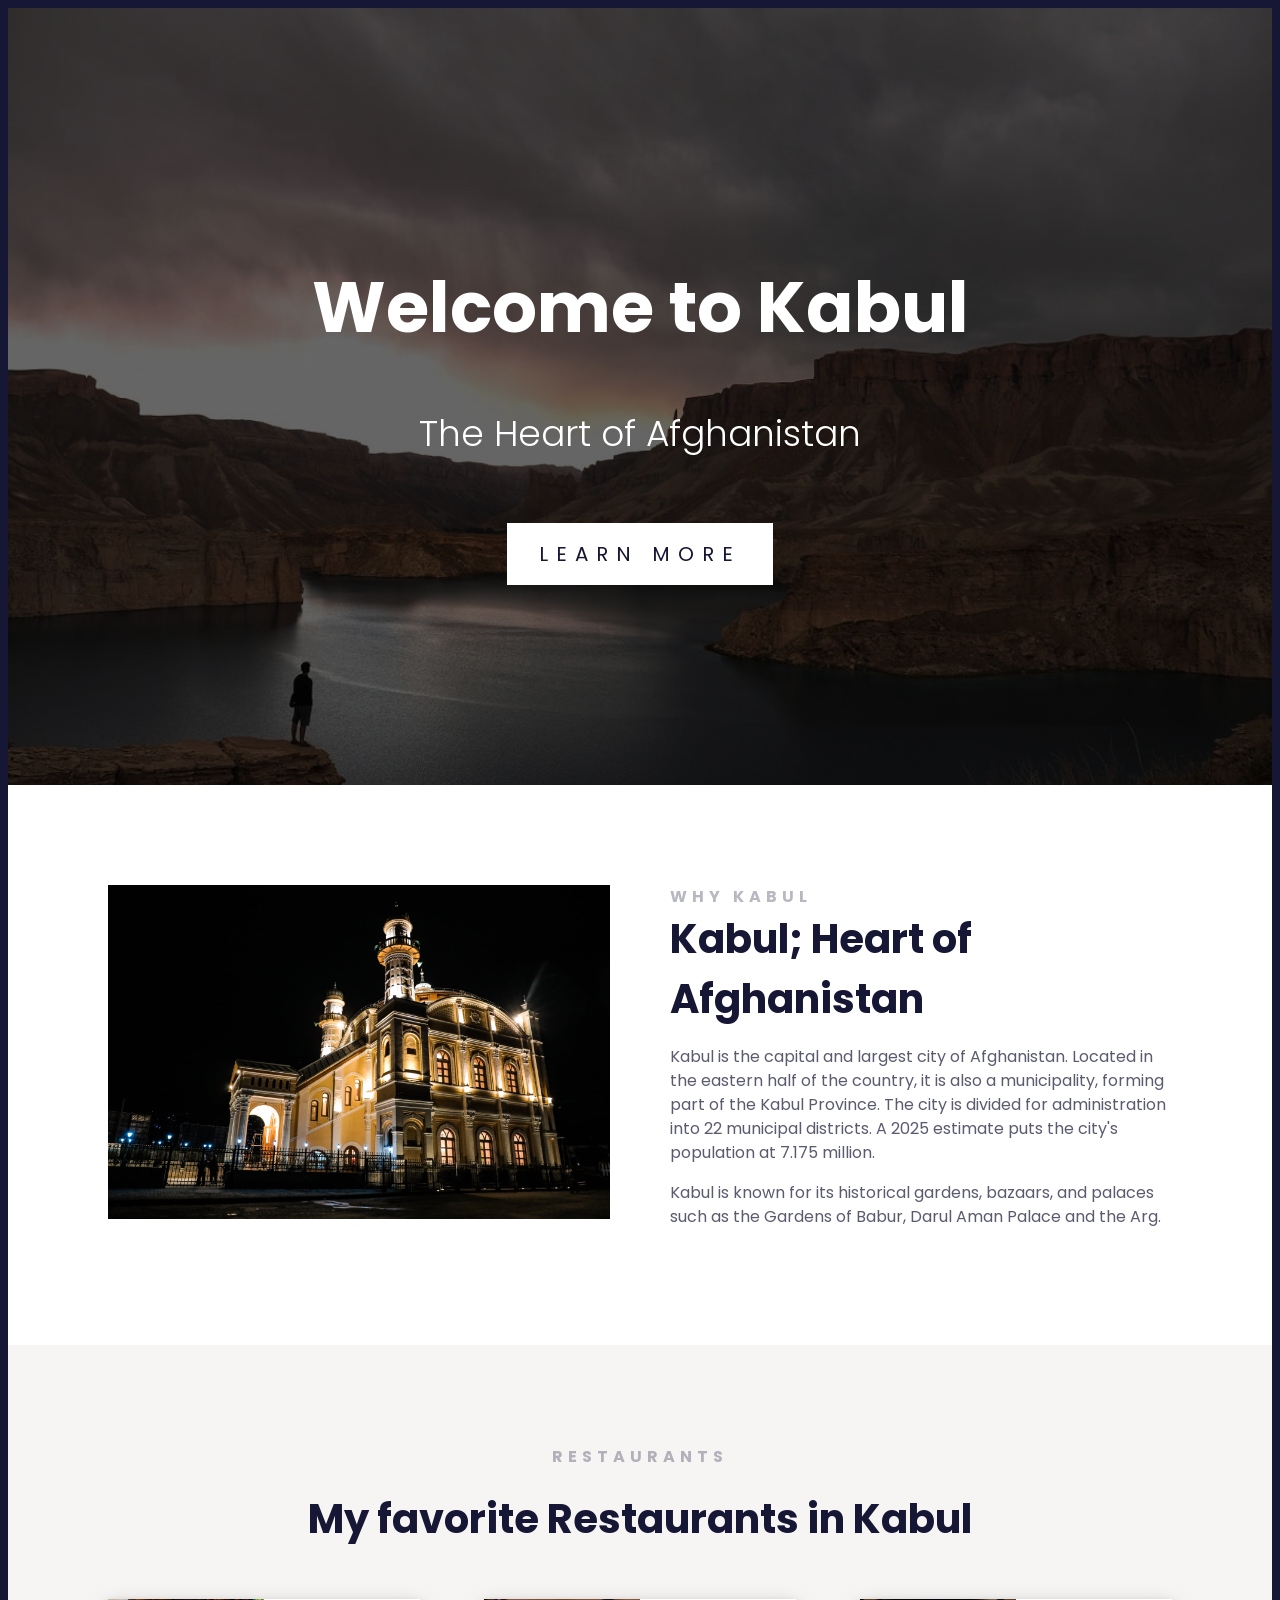
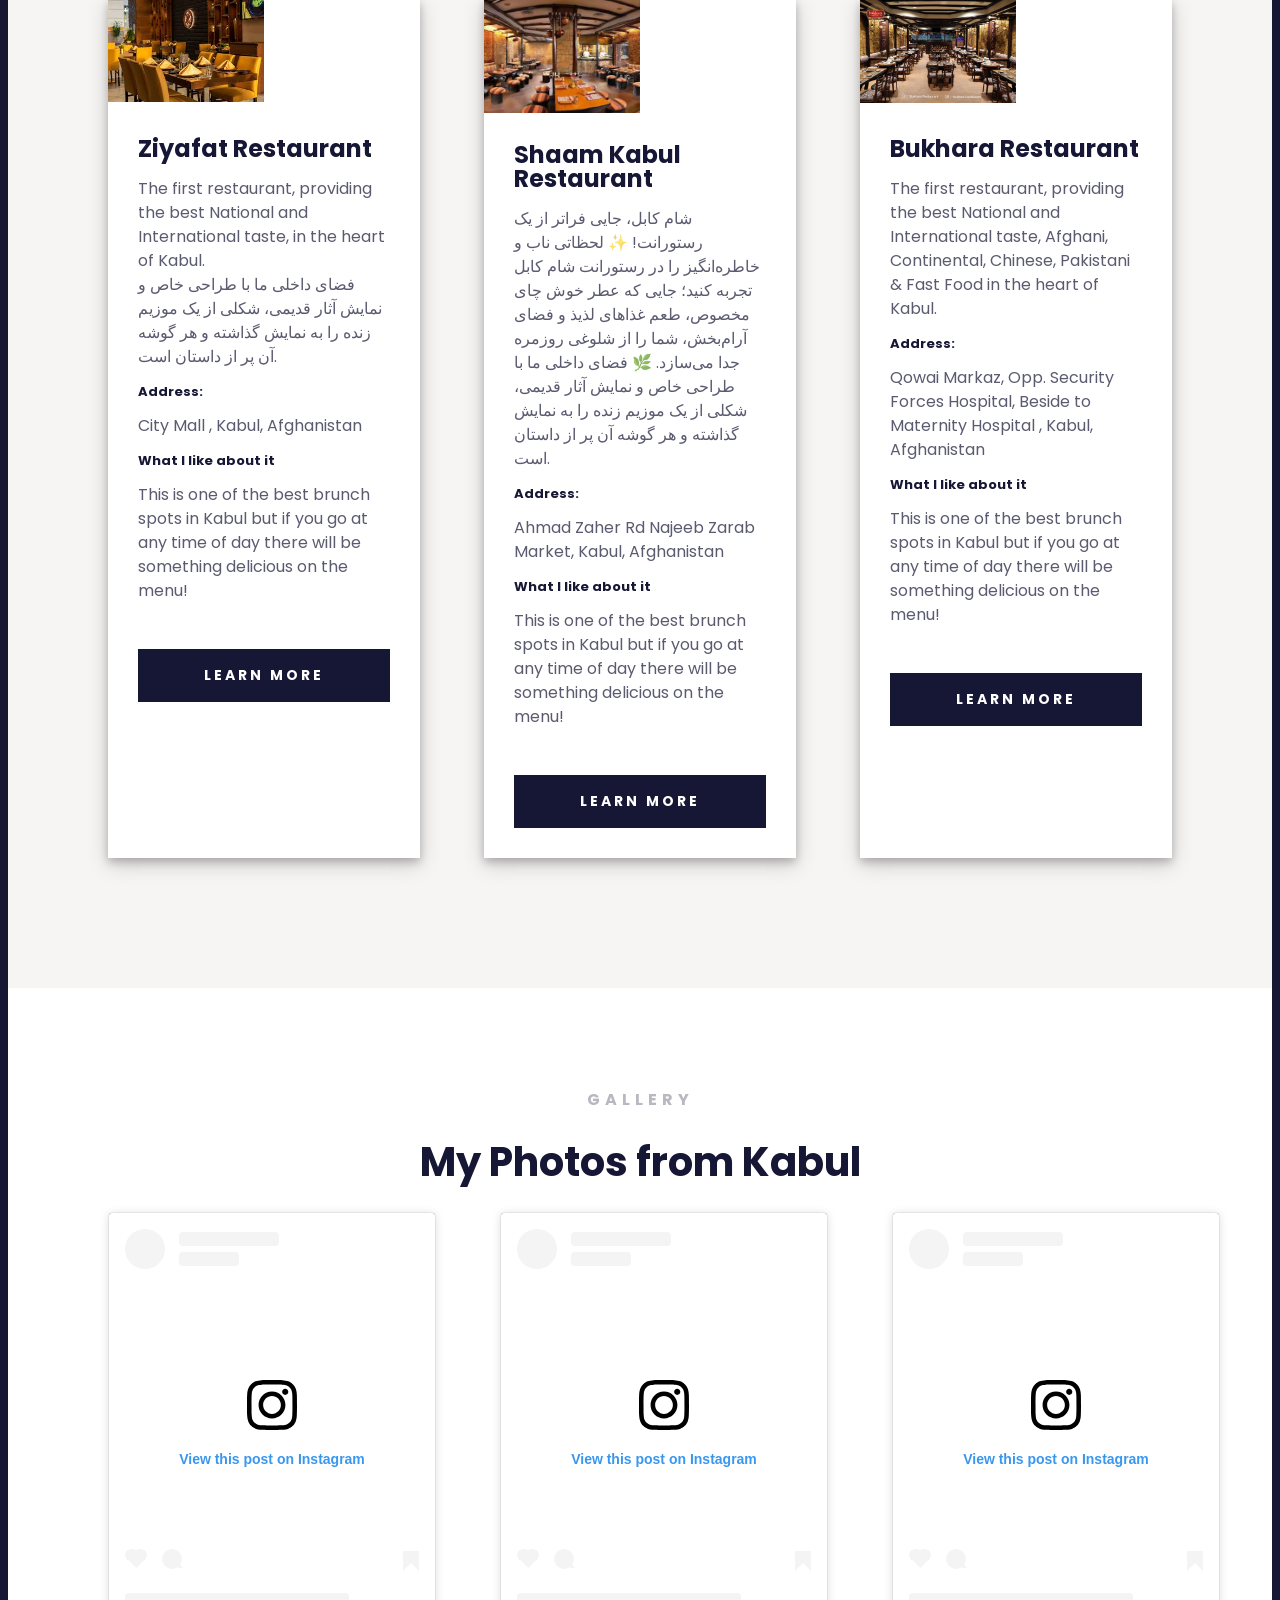
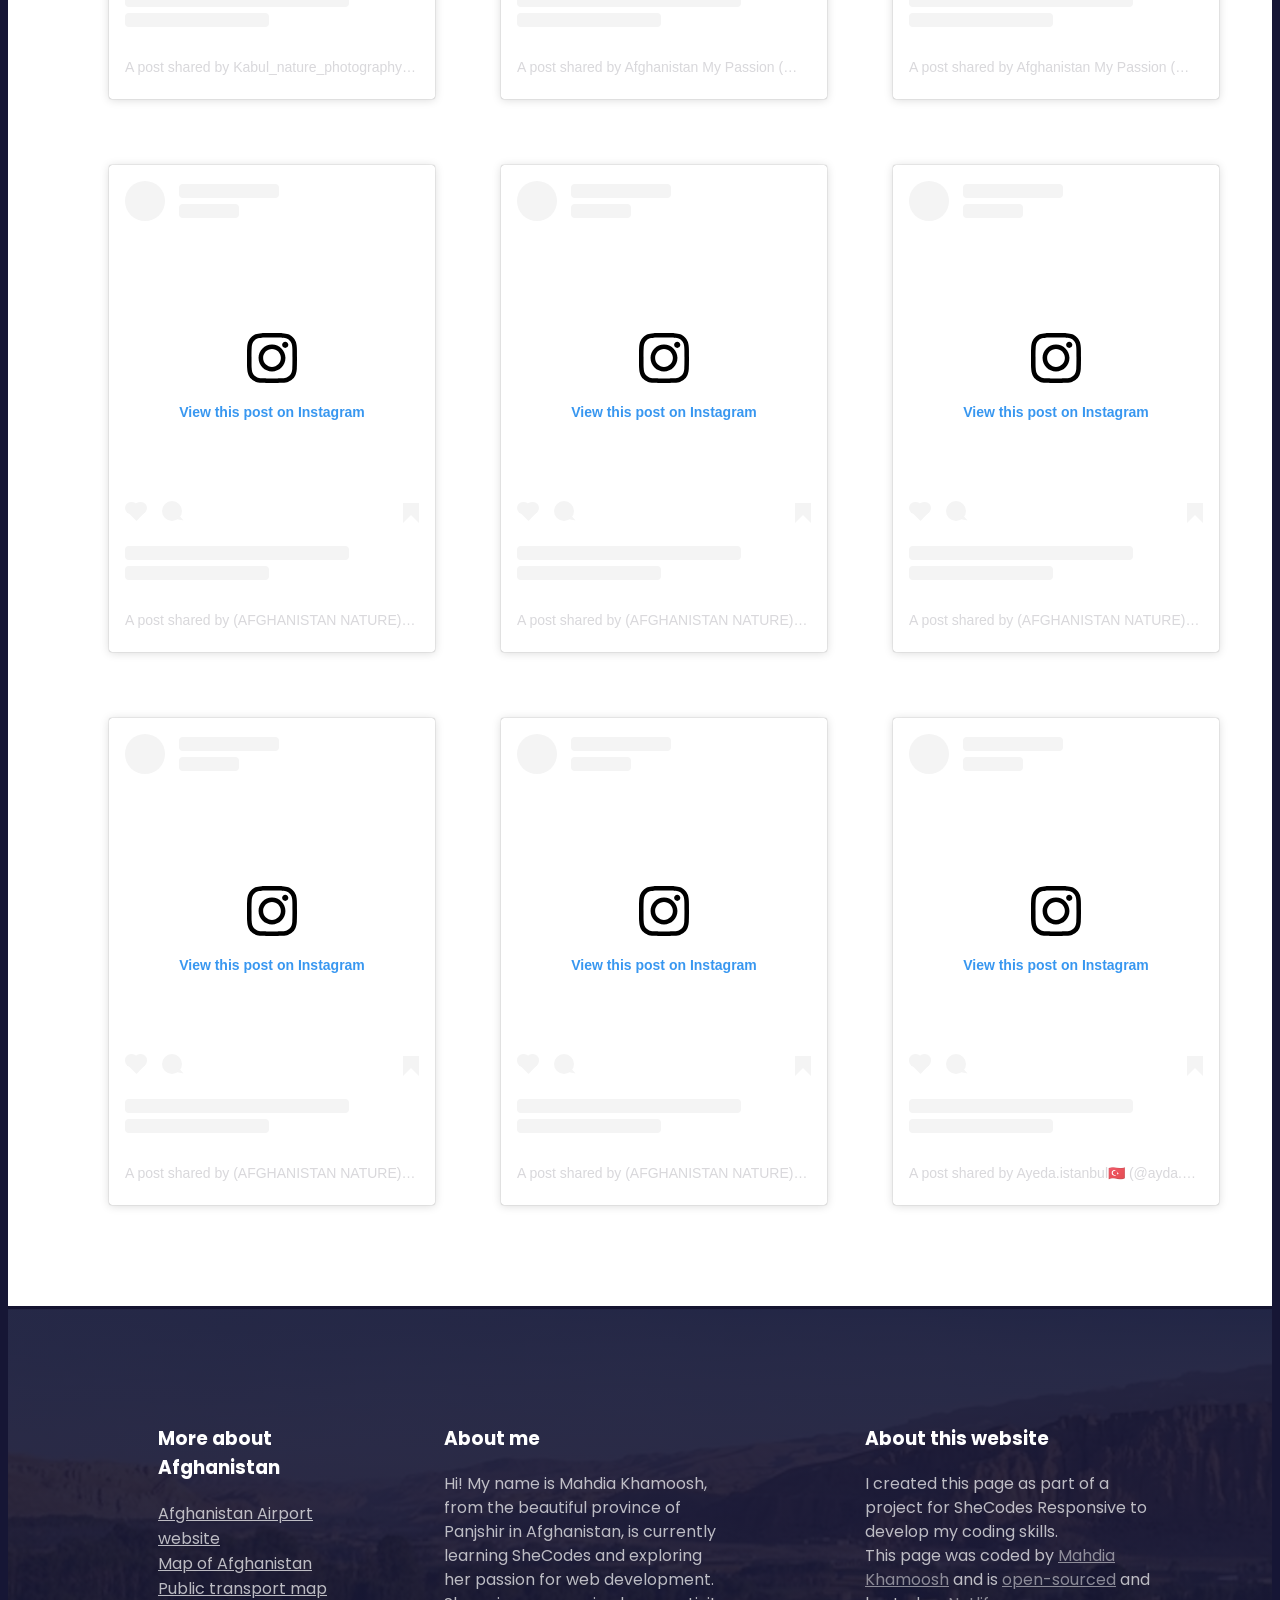
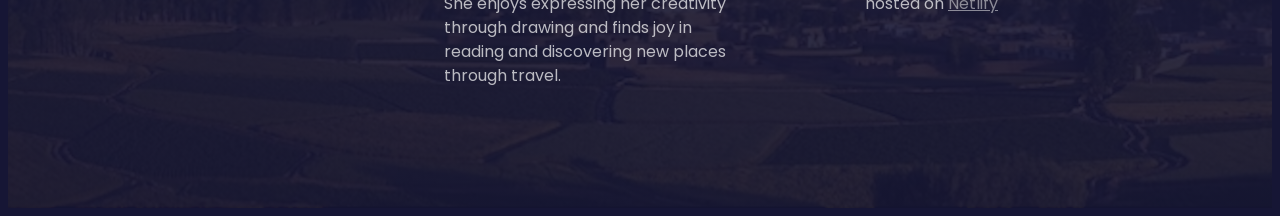
==== commit 66d477ae: "changed the header h1" ====
--- a/index.html
+++ b/index.html
@@ -15,8 +15,8 @@
   <body>
     <div class="Container">
       <header>
-        <h1>Welcome to Afghanistn</h1>
-        <h2>The Heart of the Asia</h2>
+        <h1>Welcome to Kabul</h1>
+        <h2>The Heart of Afghanistan</h2>
         <a href="#more"> Learn More</a>
       </header>
       <main>
--- a/src/styles.css
+++ b/src/styles.css
@@ -45,7 +45,7 @@
   color: white;
   text-align: center;
   font-weight: 700;
-  font-size: 48px;
+  font-size: 70px;
 }
 
 header h2 {
@@ -210,7 +210,7 @@
   }
 
   header h1 {
-    font-size: 48px;
+    font-size: 38px;
   }
 
   header h2 {
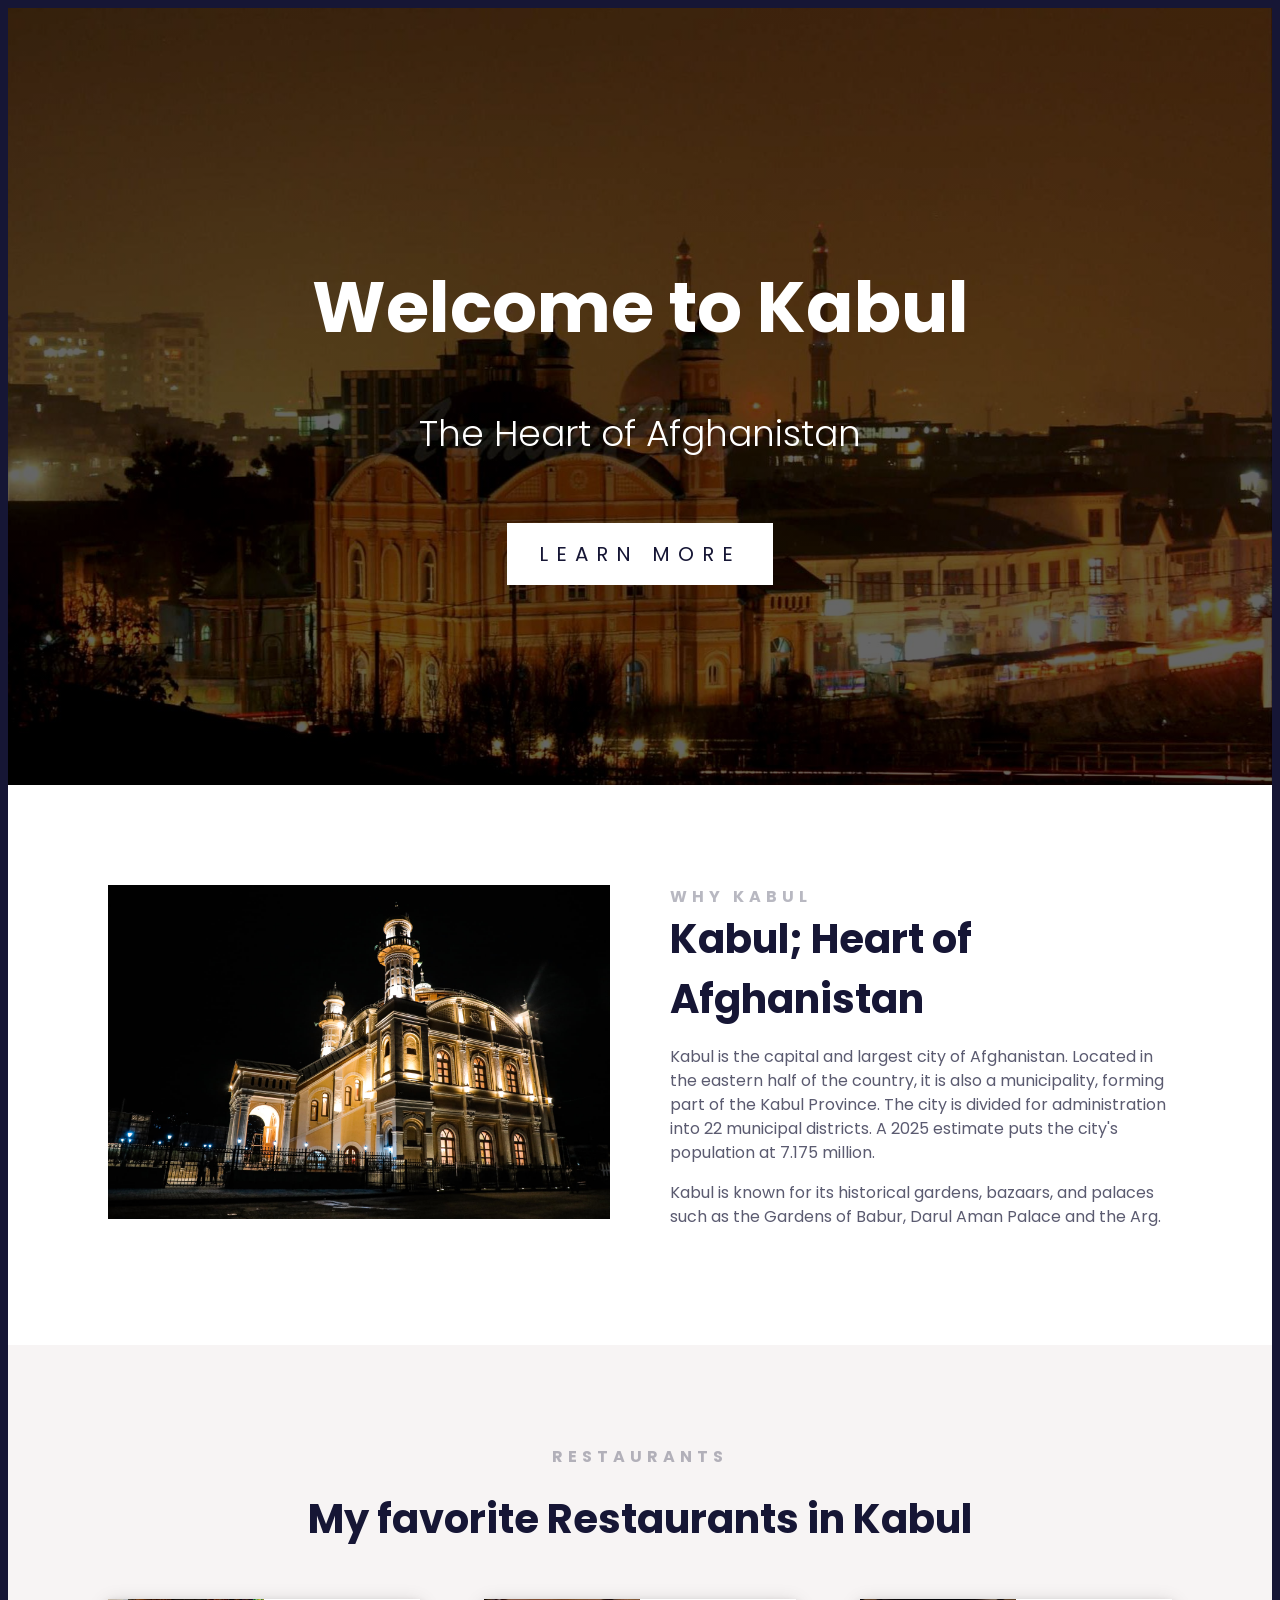
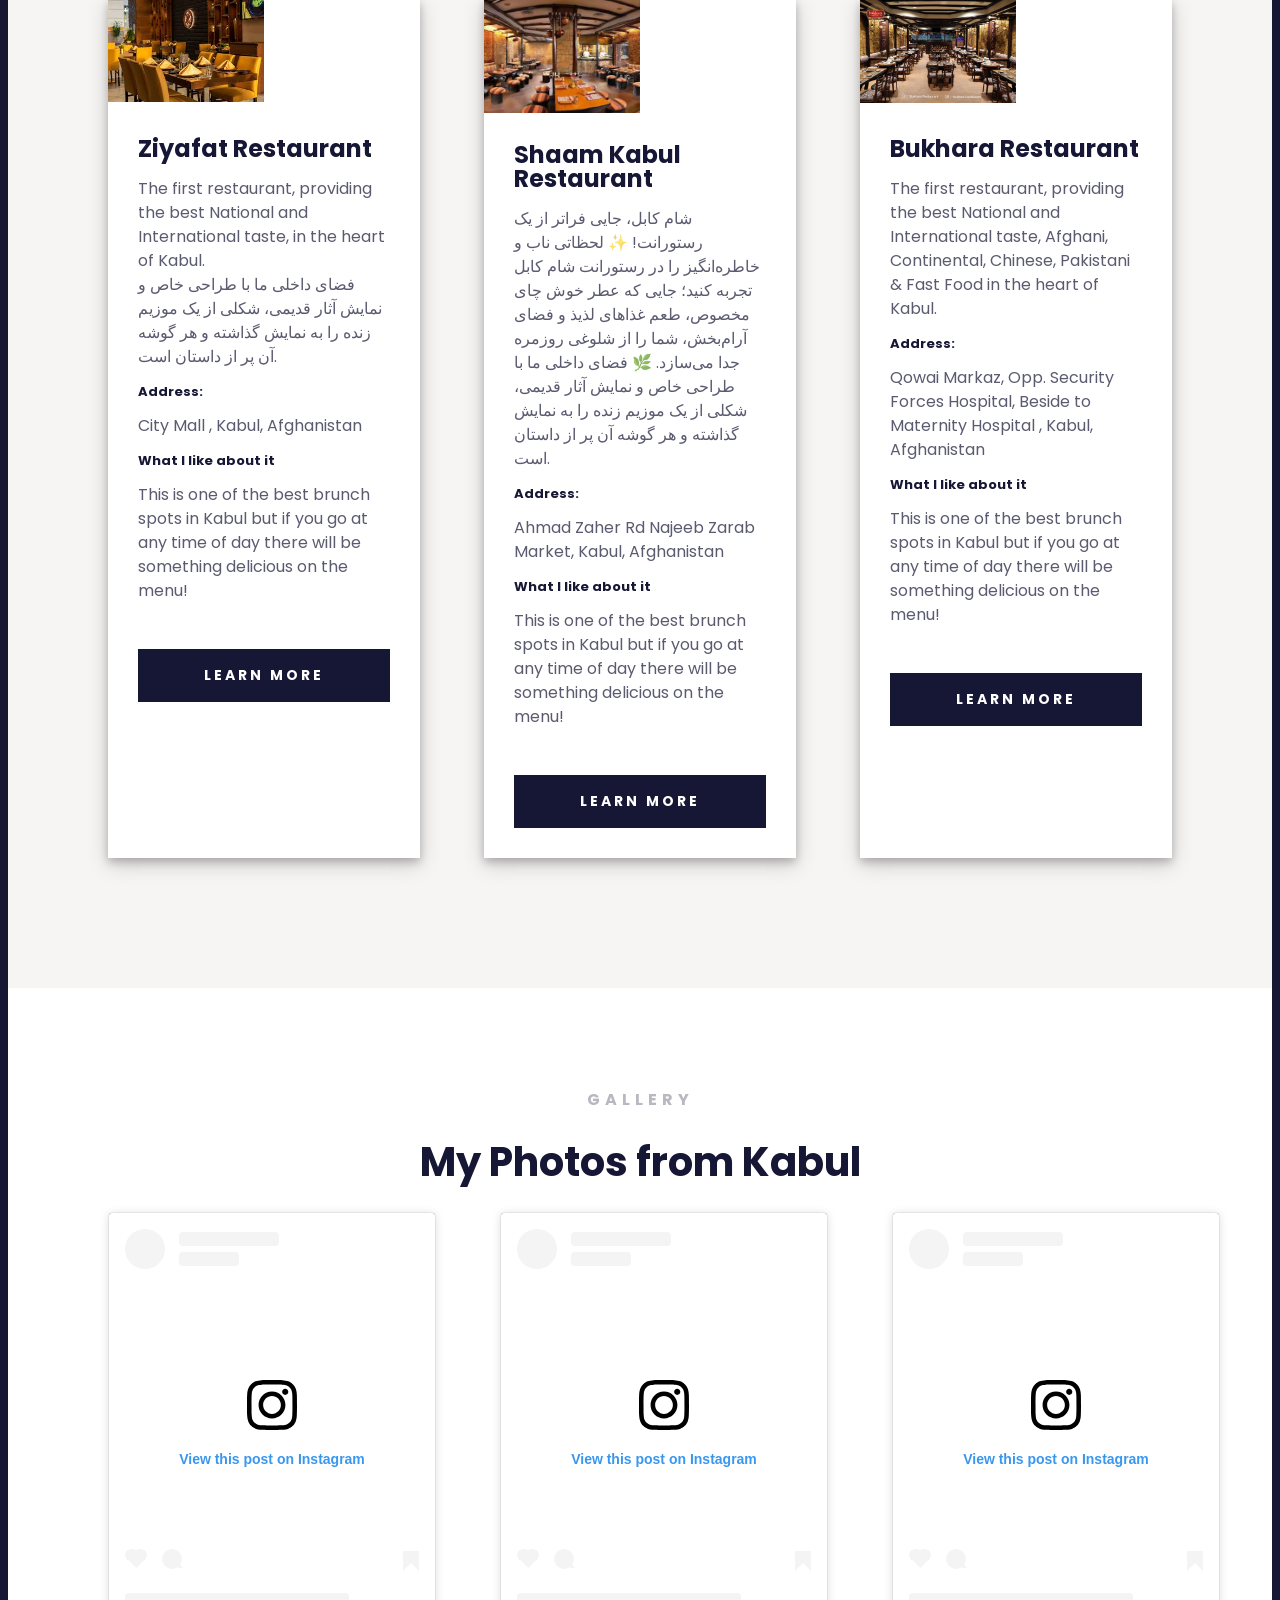
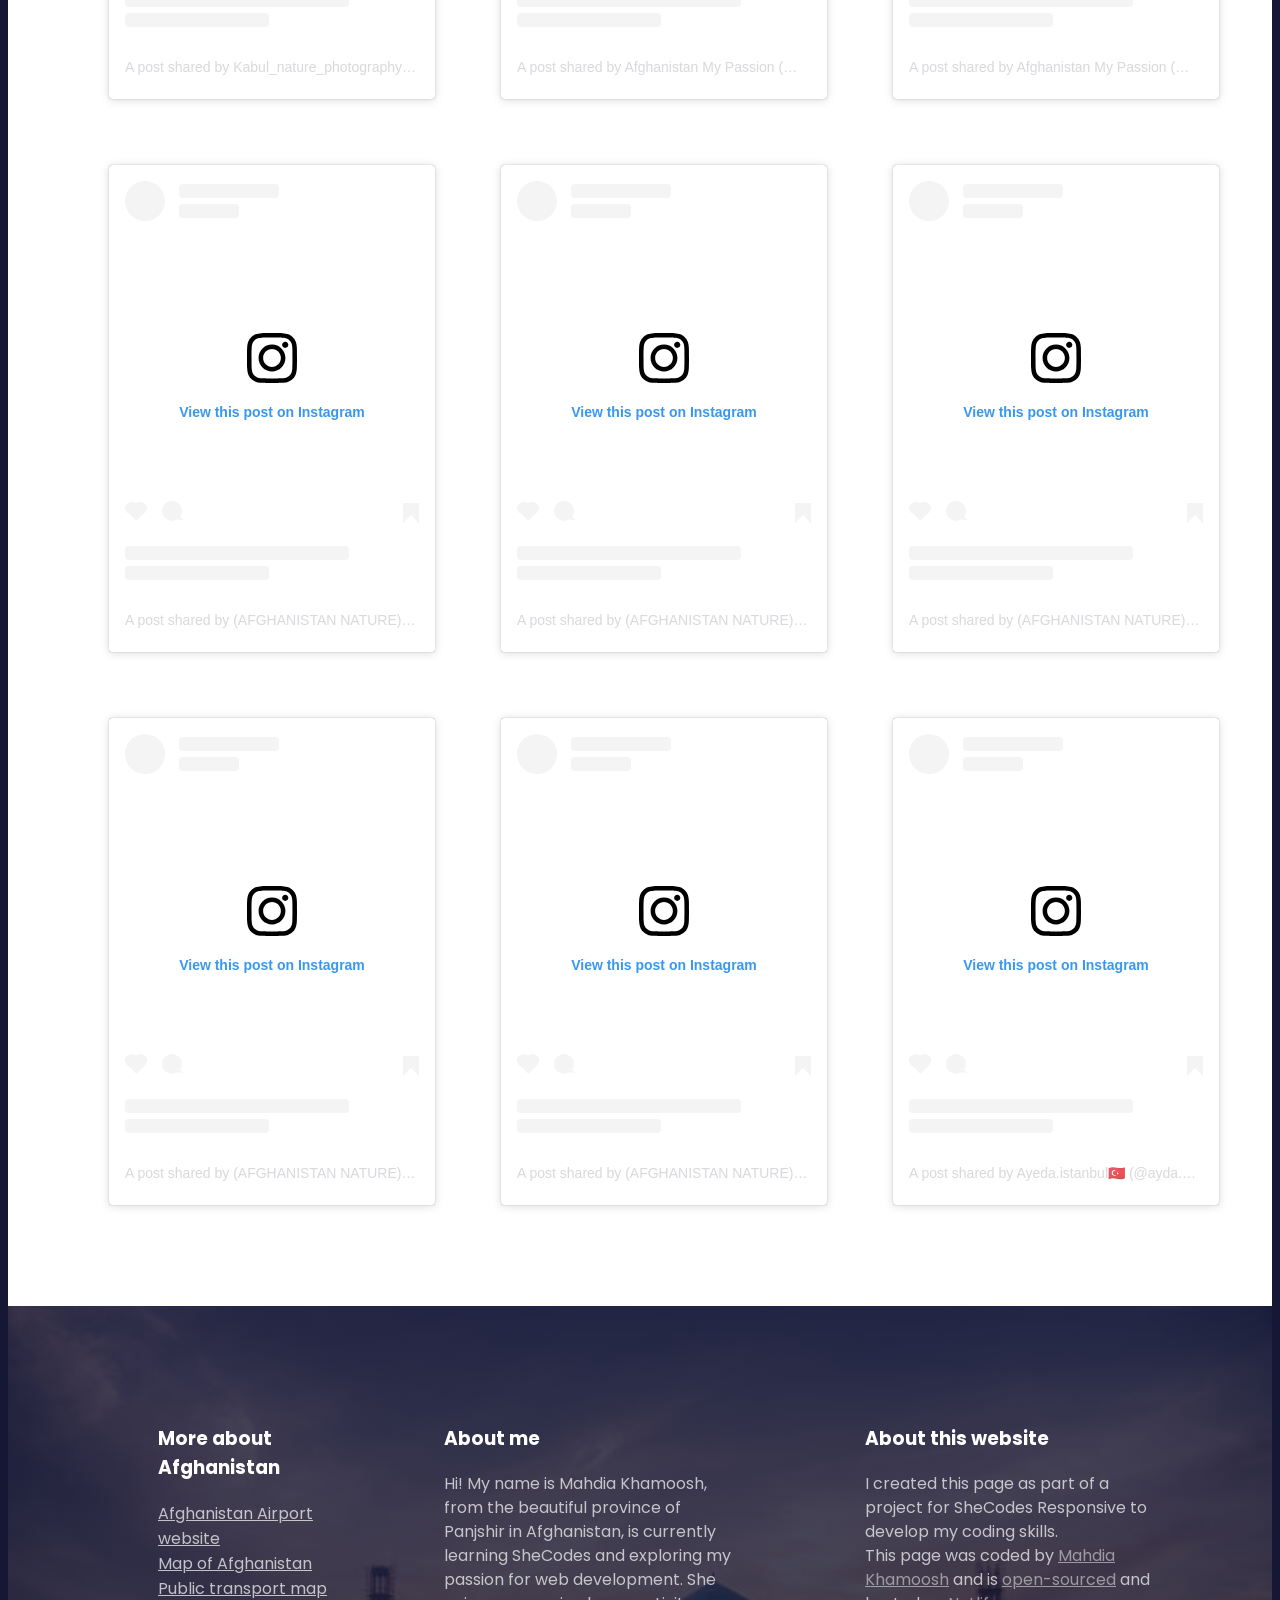
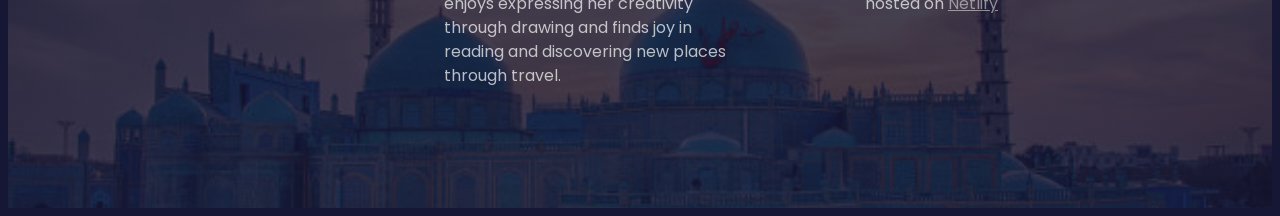
==== commit a61e3992: "corrected som misspeling" ====
--- a/index.html
+++ b/index.html
@@ -2776,7 +2776,7 @@
             <p>
               Hi! My name is Mahdia Khamoosh, from the beautiful province of
               Panjshir in Afghanistan, is currently learning SheCodes and
-              exploring her passion for web development. She enjoys expressing
+              exploring my passion for web development. She enjoys expressing
               her creativity through drawing and finds joy in reading and
               discovering new places through travel.
             </p>
--- a/src/styles.css
+++ b/src/styles.css
@@ -3,7 +3,7 @@
   background: rgb(22, 22, 53);
 }
 .container {
-  max-width: 1200px;
+  max-width: 1400px;
   margin: 0 auto;
 }
 section {
@@ -33,7 +33,7 @@
 
 header {
   background-image: linear-gradient(rgba(0, 0, 0, 0.6), rgba(0, 0, 0, 0.6)),
-    url("../photos/Most-Beautiful-Places-in-Afghanistan-featured.jpg");
+    url("../photos/mosque.jpg");
   text-align: center;
   padding: 200px 0;
   line-height: 1.5;
@@ -148,10 +148,10 @@
 footer {
   color: white;
   background-image: linear-gradient(
-      rgba(22, 22, 53, 0.9),
-      rgba(22, 22, 53, 0.9)
+      rgba(22, 22, 53, 0.8),
+      rgba(22, 22, 53, 0.8)
     ),
-    url("../photos/Screen Shot 2025-05-18 at 3.57.30 PM.png");
+    url("../photos/istockphoto-1422798293-612x612.jpg");
   background-repeat: no-repeat;
   background-size: cover;
 }
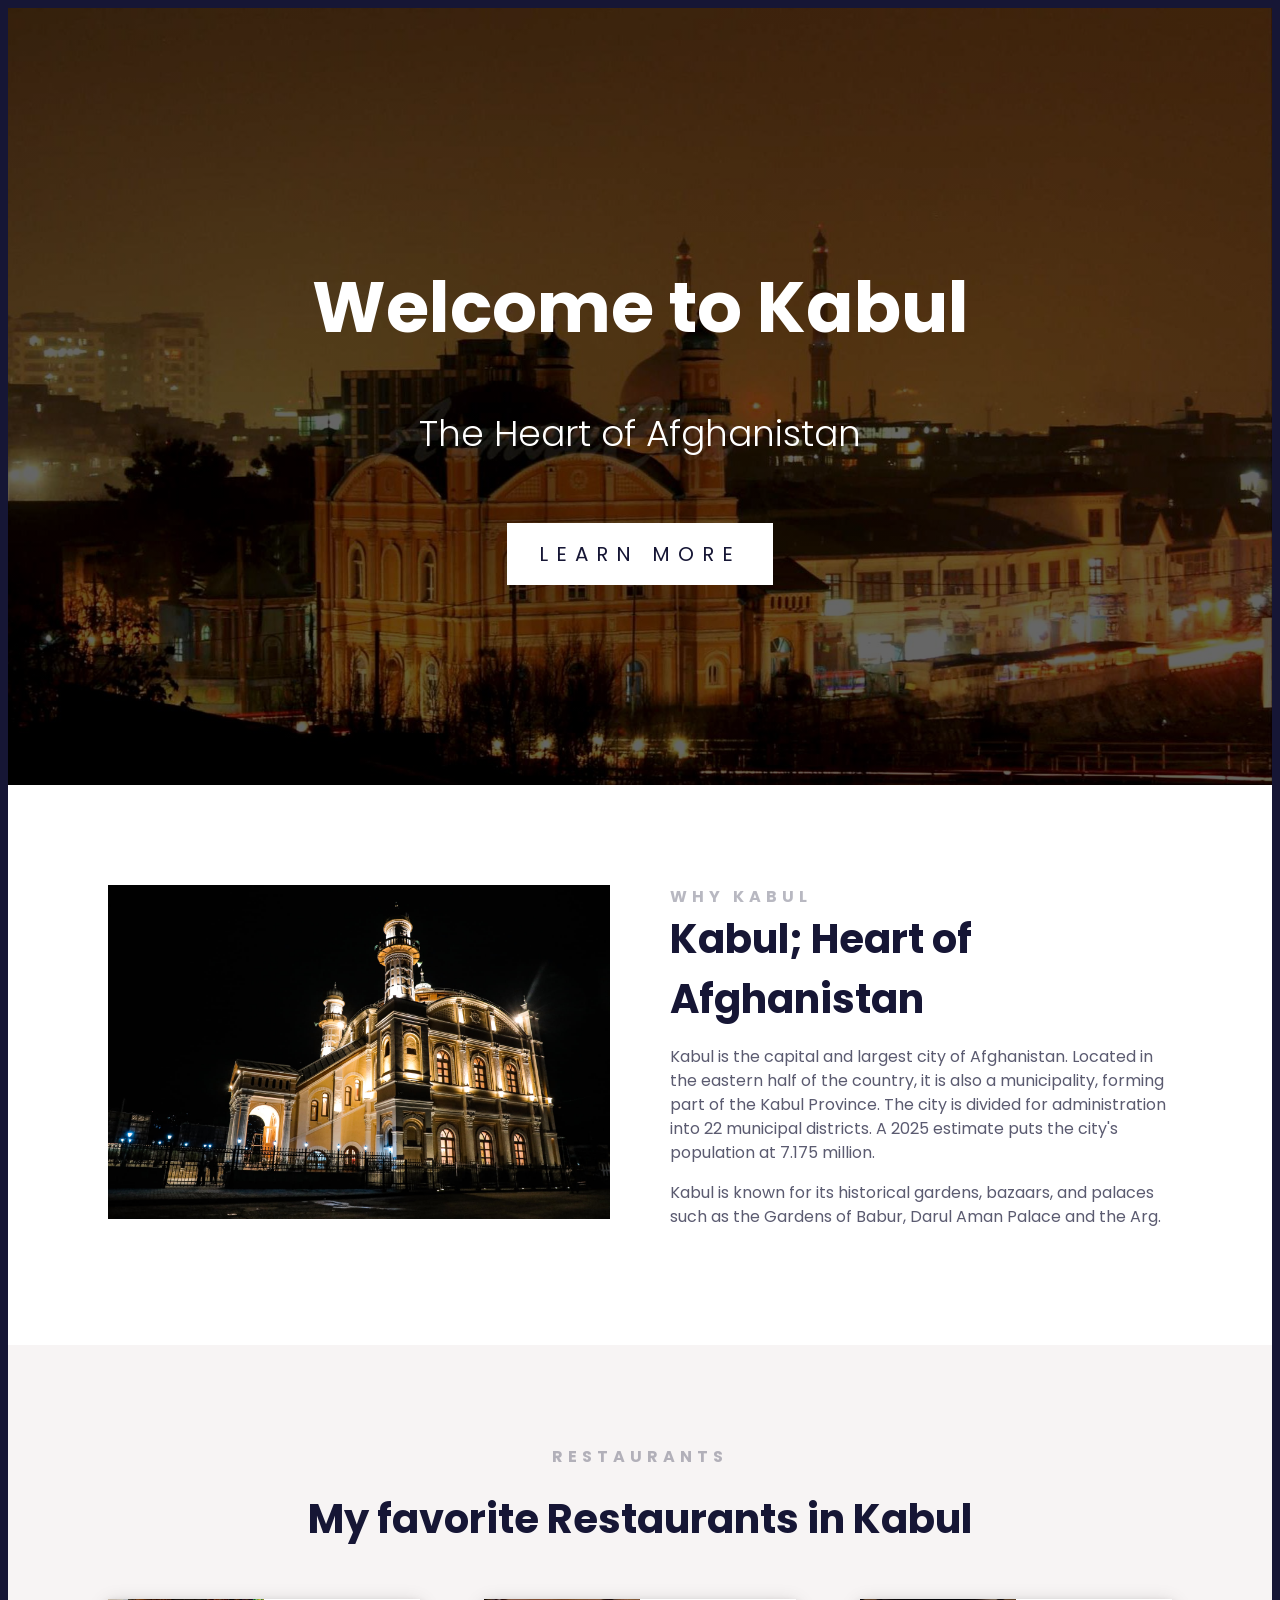
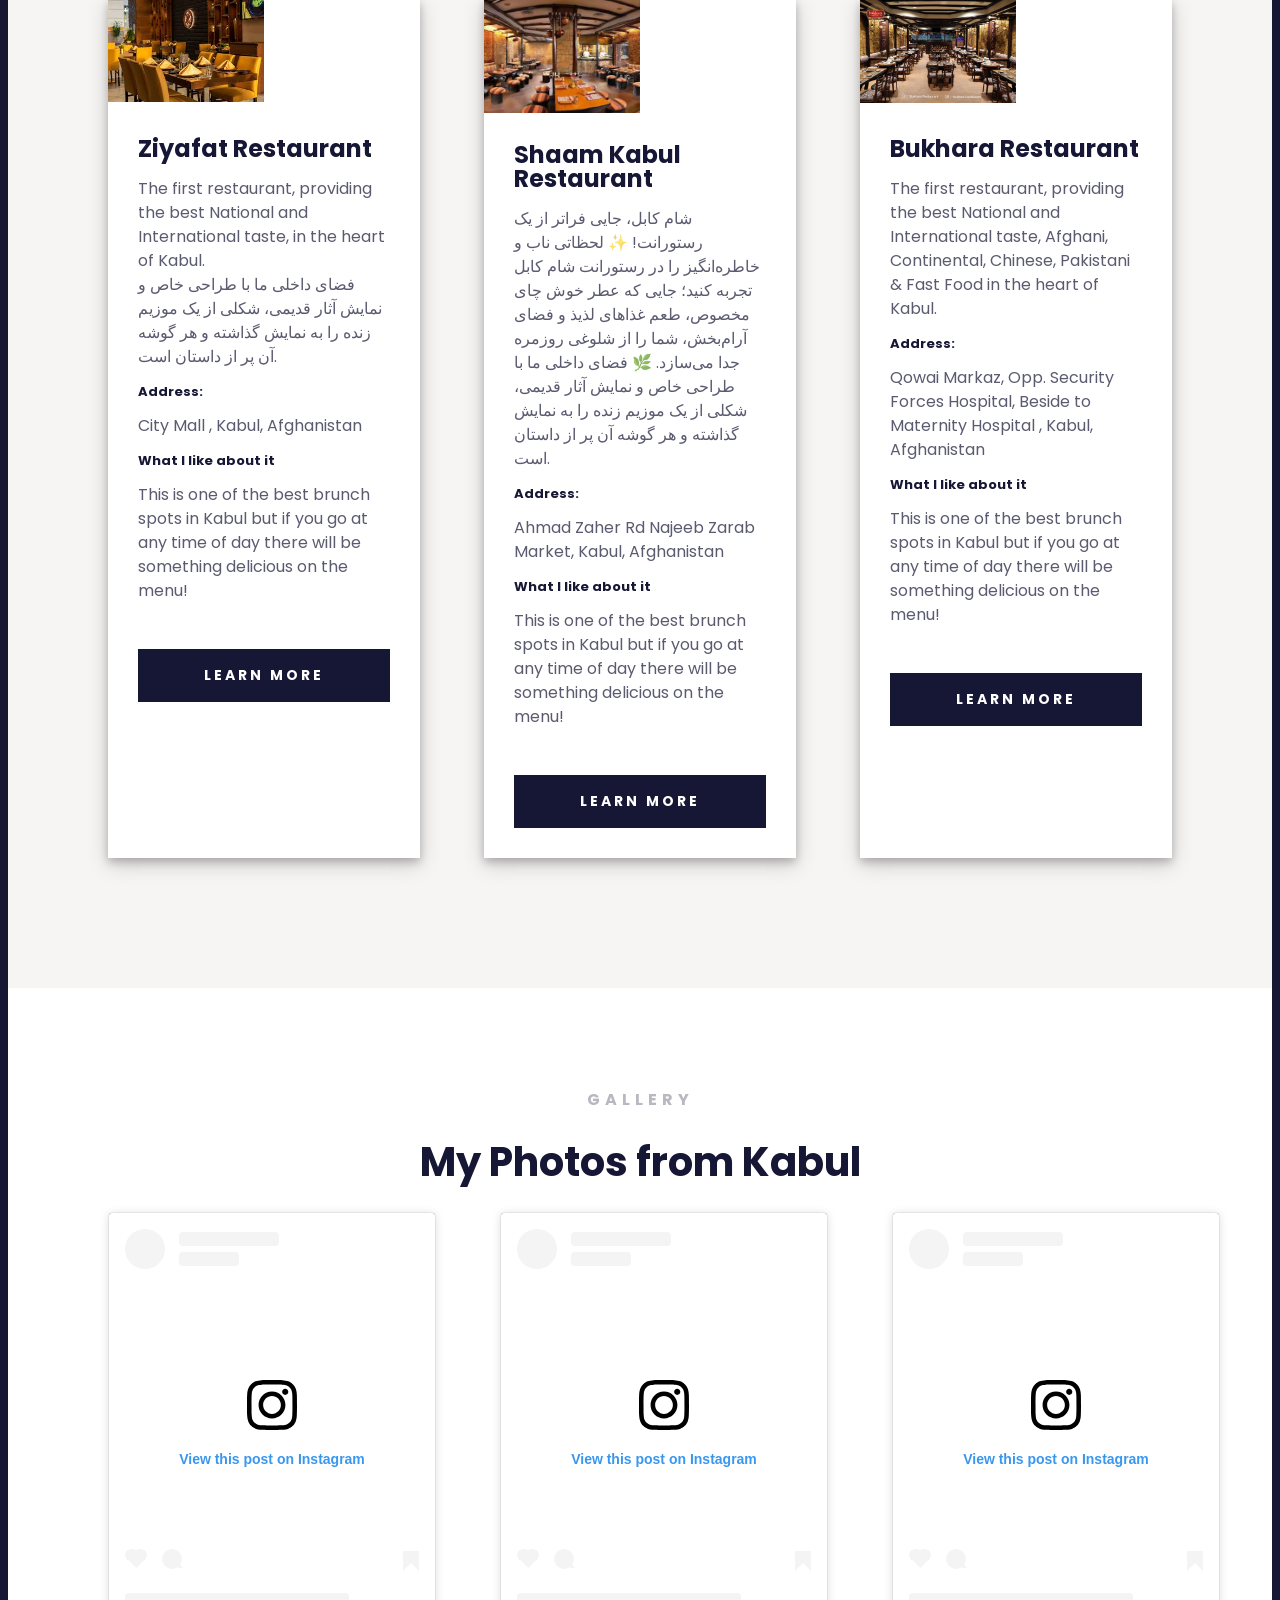
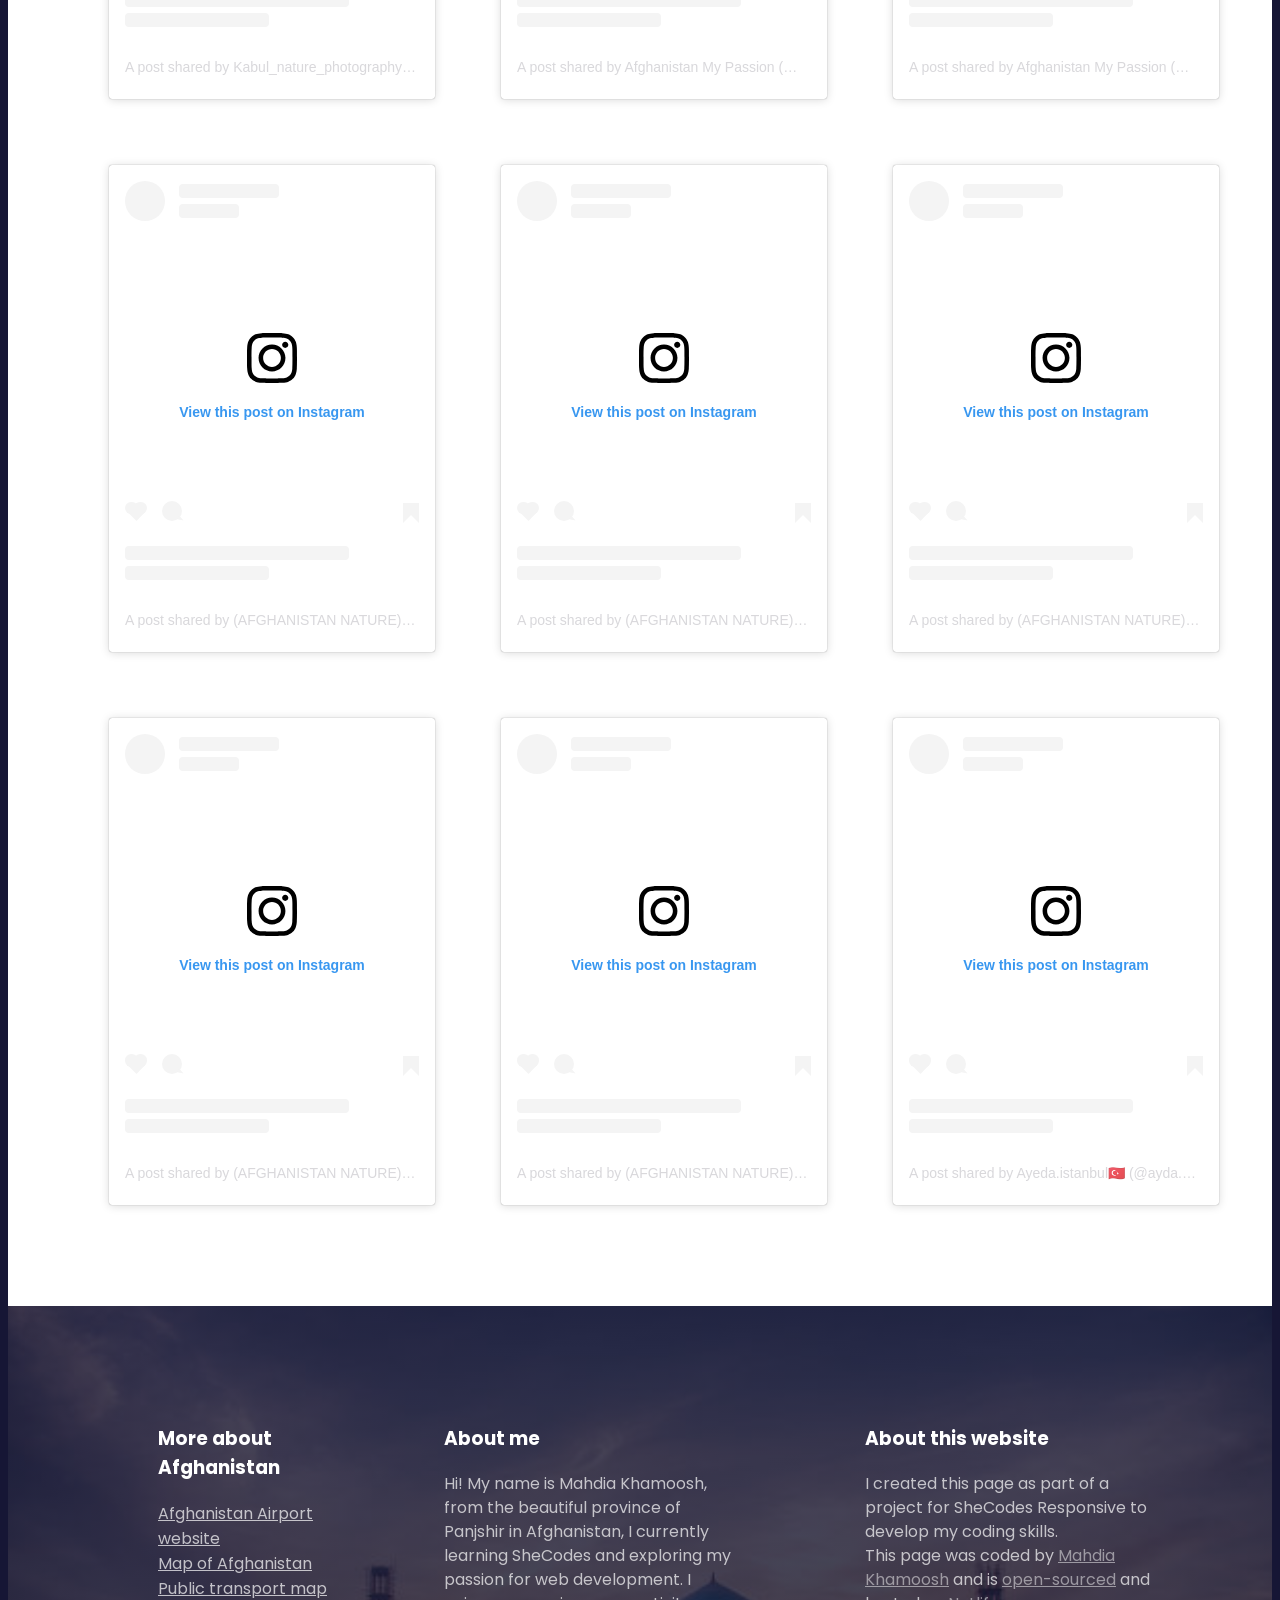
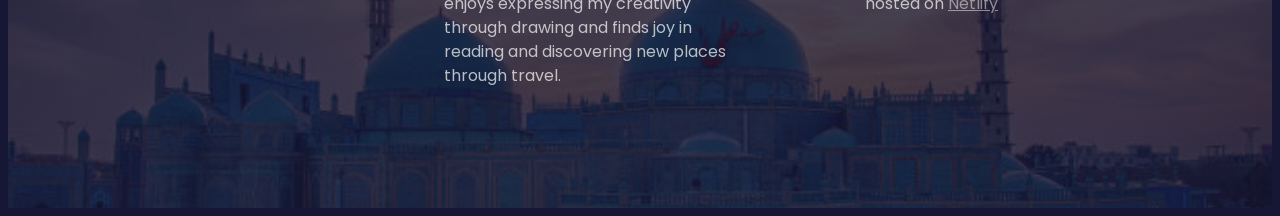
==== commit 661cb0a3: "correct some misspellings in the footer" ====
--- a/index.html
+++ b/index.html
@@ -2775,9 +2775,9 @@
             <h3>About me</h3>
             <p>
               Hi! My name is Mahdia Khamoosh, from the beautiful province of
-              Panjshir in Afghanistan, is currently learning SheCodes and
-              exploring my passion for web development. She enjoys expressing
-              her creativity through drawing and finds joy in reading and
+              Panjshir in Afghanistan, I currently learning SheCodes and
+              exploring my passion for web development. I enjoys expressing my
+              creativity through drawing and finds joy in reading and
               discovering new places through travel.
             </p>
           </div>
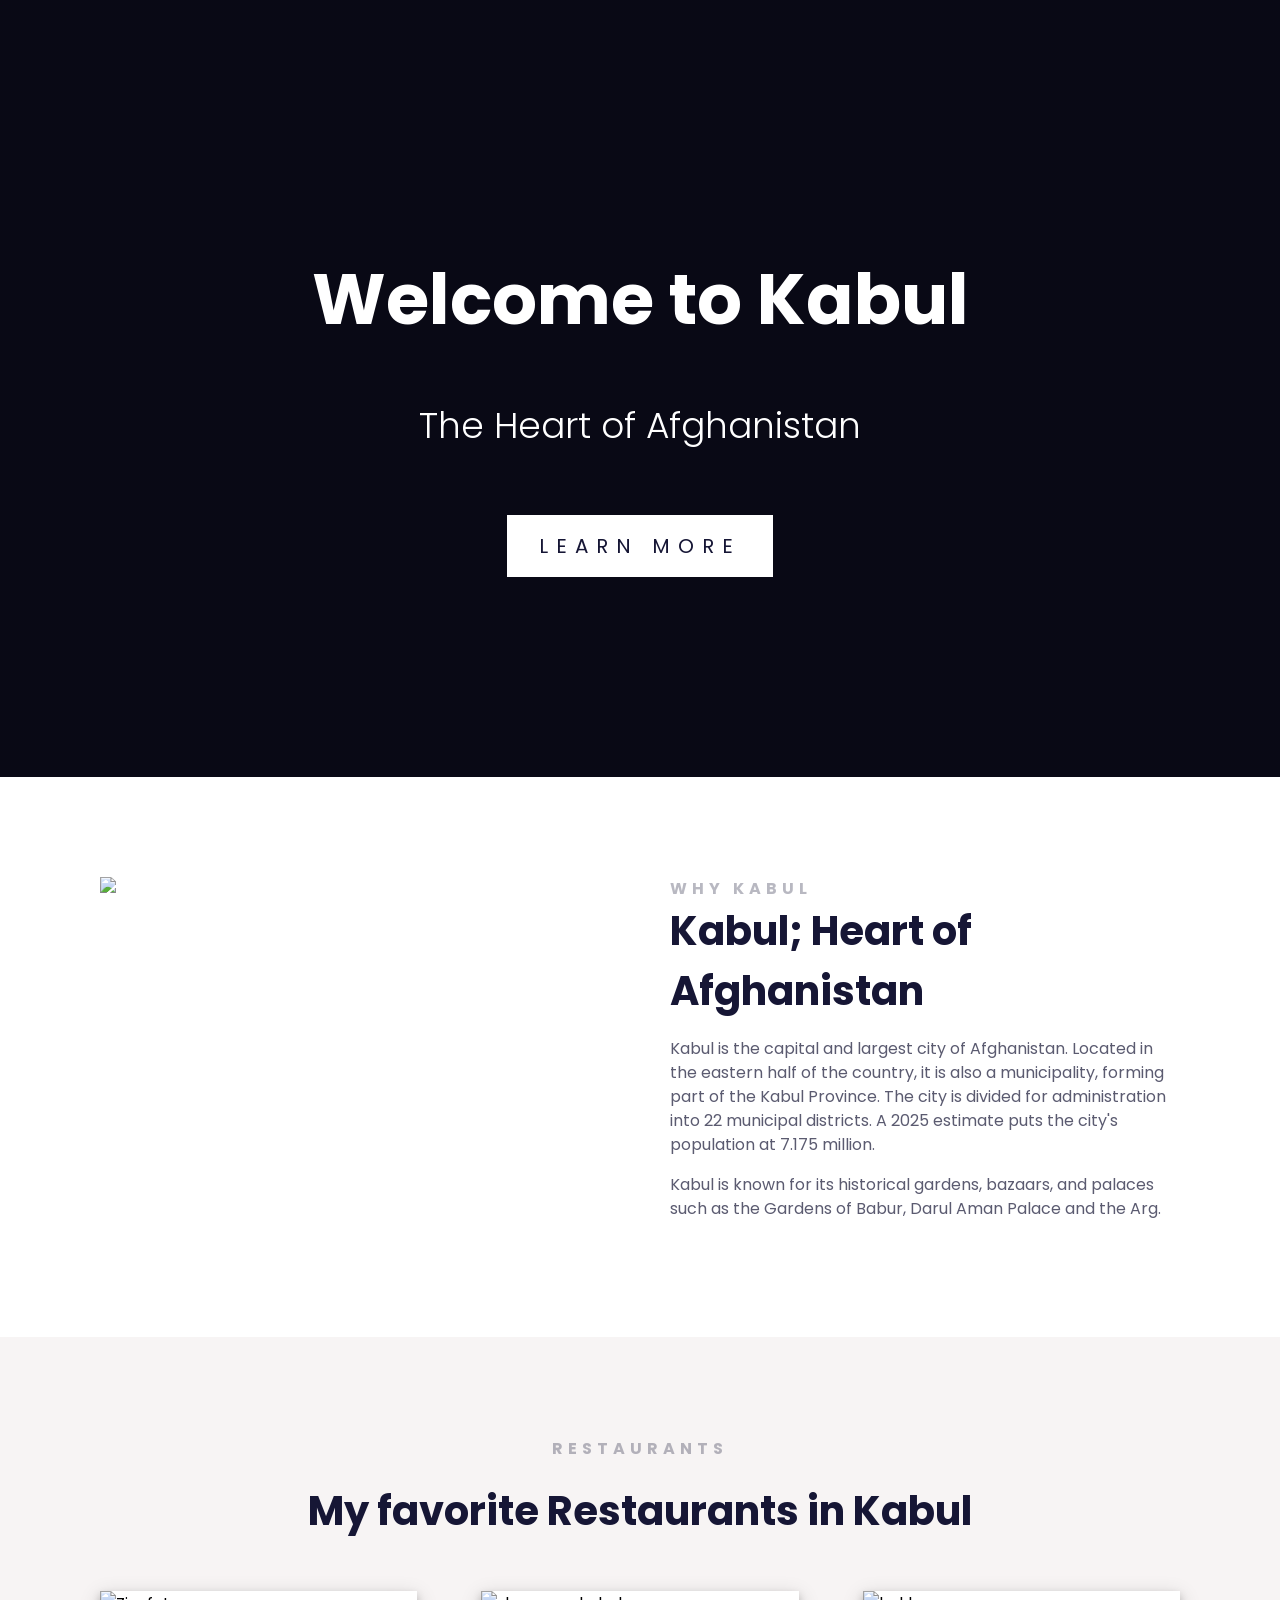
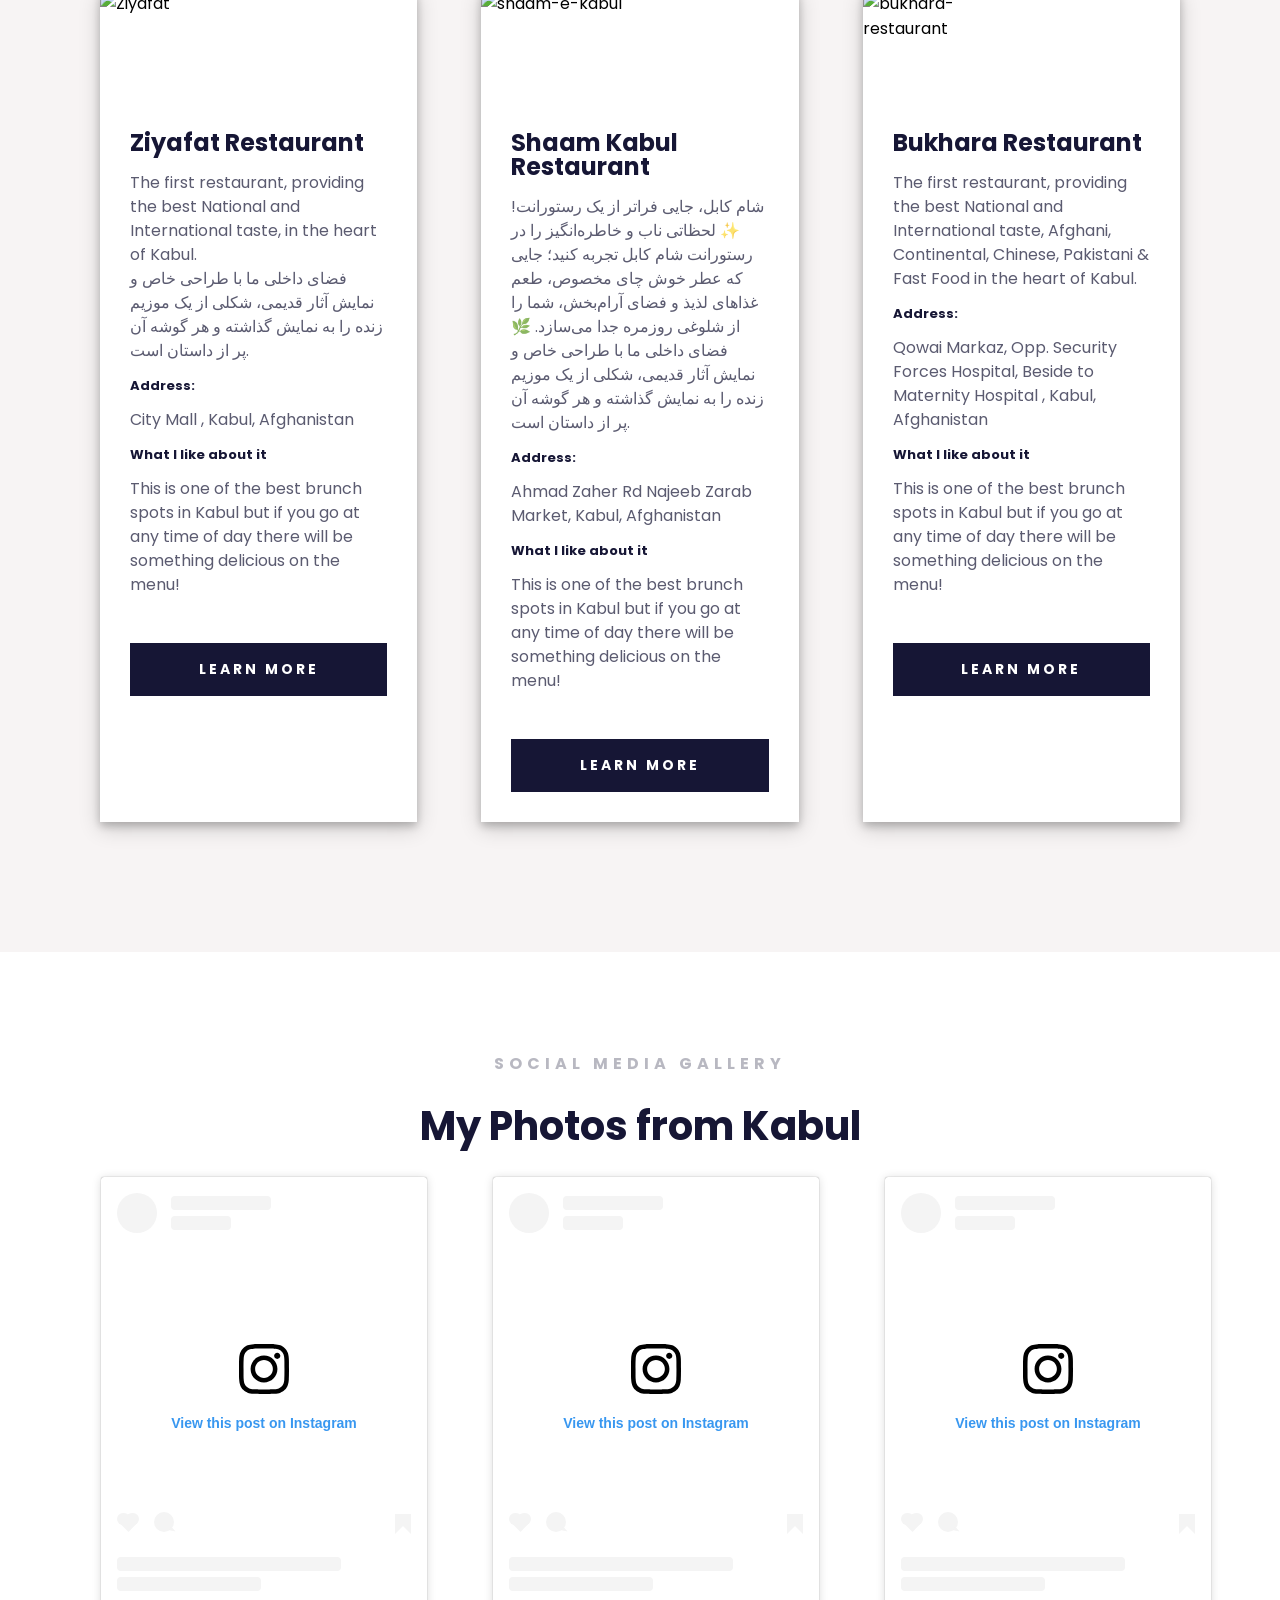
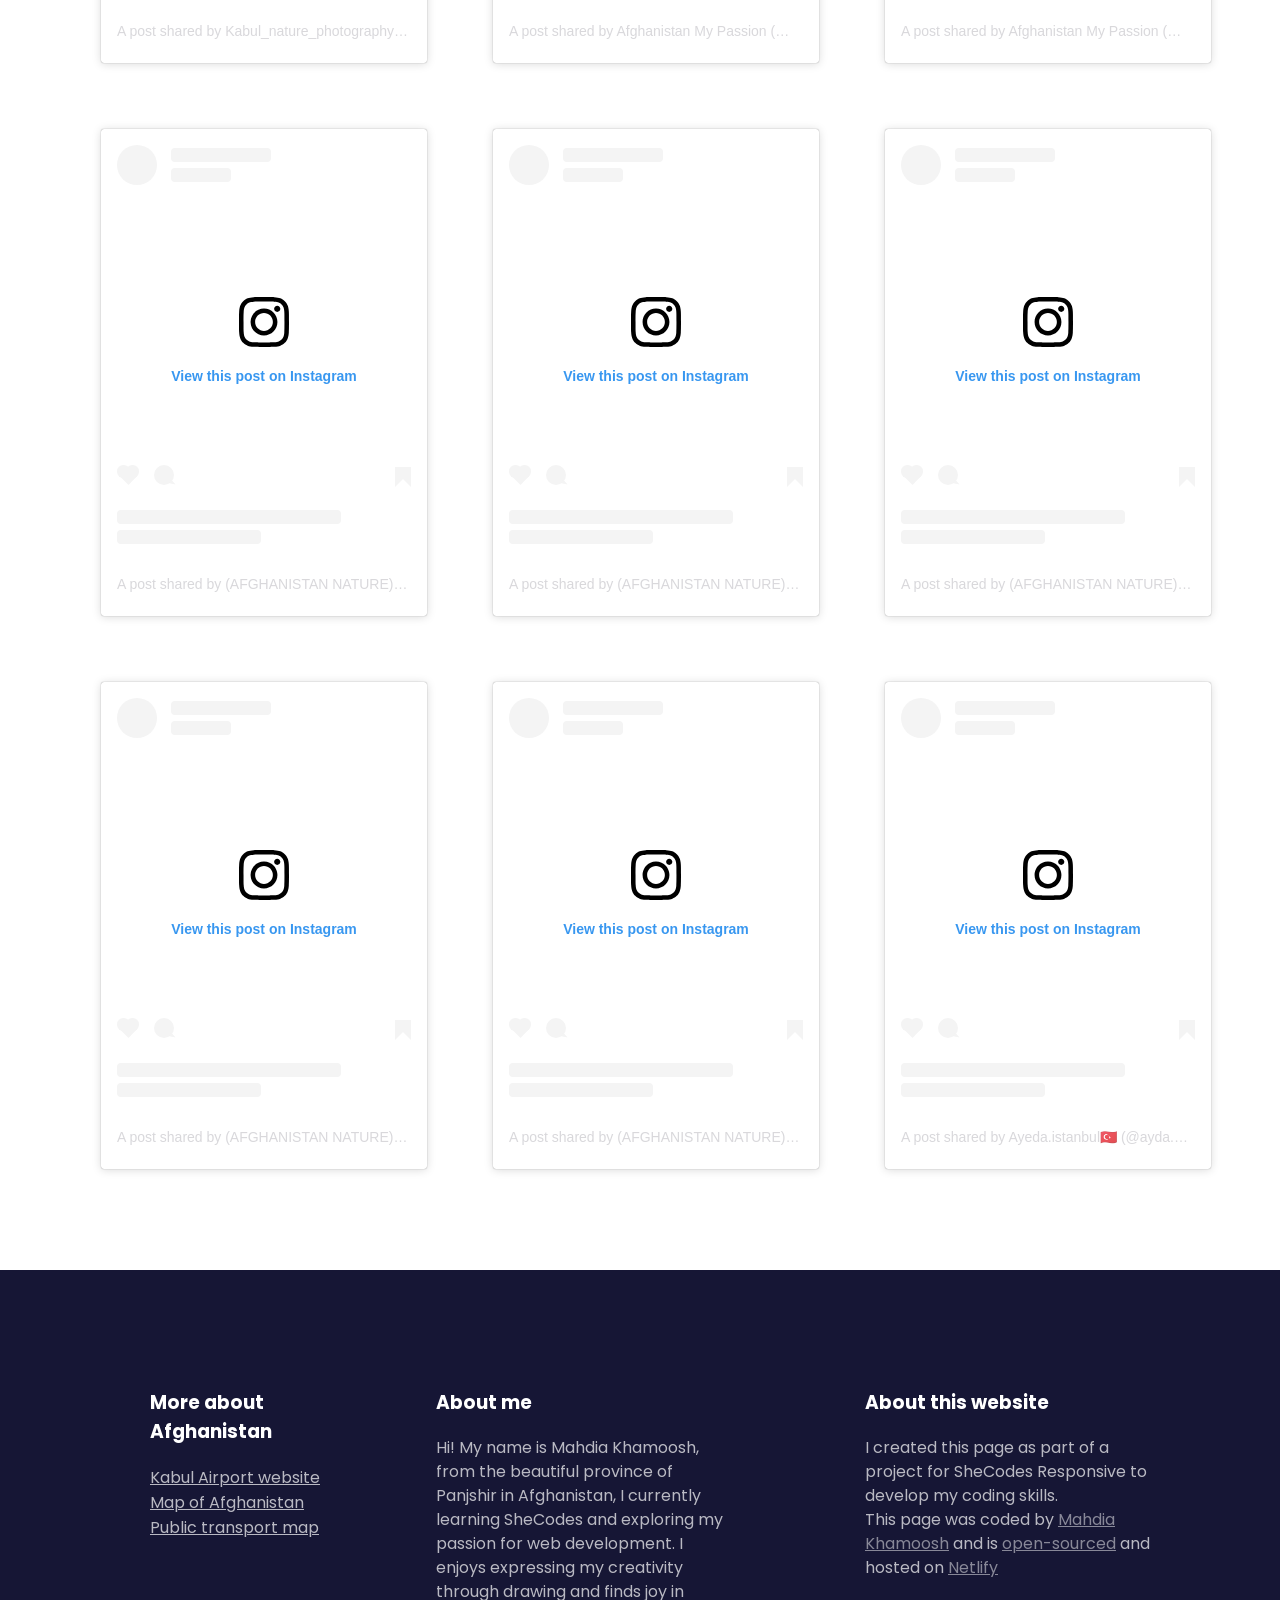
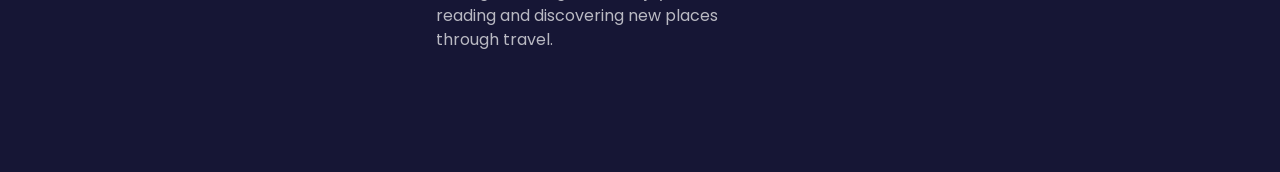
==== commit 8641578d: "initial commit" ====
--- a/index.html
+++ b/index.html
@@ -3,7 +3,7 @@
   <head>
     <meta charset="UTF-8" />
     <meta name="viewport" content="width=device-width, initial-scale=1.0" />
-    <link rel="stylesheet" href="src/styles.css" />
+
     <link rel="preconnect" href="https://fonts.googleapis.com" />
     <link rel="preconnect" href="https://fonts.gstatic.com" crossorigin />
     <link
@@ -11,19 +11,269 @@
       rel="stylesheet"
     />
     <title>🇦🇫 Afghanistan Sightseeing Places</title>
+    <style>
+      body {
+        font-family: "Poppins", sans-serif;
+        background: rgb(22, 22, 53);
+        margin: 0 auto;
+      }
+      .container {
+        padding: 0;
+        margin: 0;
+      }
+      section {
+        max-width: 1200px;
+        margin: 0 auto;
+        padding: 100px;
+      }
+      section.secondary {
+        background: #f7f4f4;
+      }
+      .text-center {
+        text-align: center;
+        margin-bottom: 20px;
+      }
+
+      .card {
+        background: white;
+        margin: 30px 0;
+        box-shadow: 0 4px 8px 0 rgba(0, 0, 0, 0.2),
+          0 6px 20px 0 rgba(0, 0, 0, 0.19);
+      }
+      .card-body {
+        padding: 30px;
+      }
+      .grid-3-colums {
+        grid-template-columns: 1fr 1fr 1fr;
+      }
+
+      header {
+        background-image: linear-gradient(
+            rgba(0, 0, 0, 0.6),
+            rgba(0, 0, 0, 0.6)
+          ),
+          url("https://s3.amazonaws.com/shecodesio-production/uploads/files/000/166/187/original/mosque.jpg?1747664520");
+        text-align: center;
+        padding: 200px 0;
+        line-height: 1.5;
+        background-repeat: no-repeat;
+        background-size: cover;
+      }
+      header h1 {
+        line-height: 1.5;
+        color: white;
+        text-align: center;
+        font-weight: 700;
+        font-size: 70px;
+      }
+
+      header h2 {
+        color: white;
+        text-align: center;
+        line-height: 1.5;
+        font-weight: 300;
+        font-size: 36px;
+      }
+      header a {
+        font-weight: 400;
+        text-align: center;
+        line-height: 1.5;
+        letter-spacing: 8px;
+        text-transform: uppercase;
+        padding: 16px 32px;
+        margin-top: 32px;
+        text-decoration: none;
+        color: white;
+        font-size: 20px;
+        background-color: white;
+        color: rgb(22, 22, 53);
+        display: inline-block;
+      }
+      .img-responsive {
+        width: 100%;
+        display: block;
+      }
+      .grid {
+        display: grid;
+      }
+      .grid-2-colums {
+        grid-template-columns: 1fr 1fr;
+        grid-gap: 60px;
+      }
+
+      .grid-3-columns {
+        grid-template-columns: 1fr 1fr 1fr;
+        grid-gap: 64px;
+      }
+
+      .card-header.grid {
+        grid-gap: 0;
+      }
+
+      .embed {
+        width: 100%;
+        aspect-ratio: 13/9;
+      }
+      .instagram-embed {
+        margin: 30px 0;
+        height: 500px;
+      }
+      main {
+        background-color: white;
+      }
+      main h2 {
+        font-weight: 700;
+        font-size: 16px;
+        line-height: 1.5;
+        margin: 0;
+        letter-spacing: 5px;
+        color: rgb(22, 22, 53);
+        opacity: 0.3;
+        text-transform: uppercase;
+      }
+
+      main h3 {
+        font-weight: 700;
+        font-size: 40px;
+        line-height: 1.5;
+        color: rgb(22, 22, 53);
+        margin: 0;
+      }
+
+      main h4 {
+        font-weight: 700;
+        font-size: 24px;
+        line-height: 1;
+        color: rgb(22, 22, 53);
+        margin: 0;
+      }
+
+      main h5 {
+        font-weight: 700;
+        font-size: 13px;
+        margin: 0;
+        line-height: 1;
+        color: rgb(22, 22, 53);
+      }
+
+      main p {
+        font-style: normal;
+        font-weight: 400;
+        font-size: 16px;
+        line-height: 1.5;
+        color: rgb(22, 22, 53);
+        opacity: 0.7;
+      }
+
+      footer {
+        color: white;
+        background-image: linear-gradient(
+            rgba(22, 22, 53, 0.8),
+            rgba(22, 22, 53, 0.8)
+          ),
+          url("https://s3.amazonaws.com/shecodesio-production/uploads/files/000/166/191/original/istockphoto-1422798293-612x612.jpg?1747664885");
+        background-repeat: no-repeat;
+        background-size: cover;
+      }
+      footer p {
+        font-weight: 400;
+        font-size: 16px;
+        opacity: 0.7;
+        margin-right: 20px;
+        line-height: 24px;
+        margin-left: 50px;
+        margin-bottom: 20px;
+      }
+
+      footer ul {
+        padding: 0;
+        margin-left: 50px;
+      }
+
+      footer li {
+        list-style: none;
+      }
+
+      footer a {
+        color: white;
+        opacity: 0.7;
+      }
+      .grid-3-columns-with-first-narrow {
+        display: grid;
+        grid-template-columns: 1fr 2fr 2fr;
+        grid-gap: 64px;
+      }
+      footer h3 {
+        padding: 0 50px;
+      }
+      .card-footer {
+        padding: 0 30px 30px;
+      }
+
+      .btn {
+        display: block;
+        color: white;
+        font-weight: 700;
+        font-size: 14px;
+        line-height: 21px;
+        text-align: center;
+        letter-spacing: 3px;
+        text-transform: uppercase;
+        padding: 16px;
+        background-color: rgb(22, 22, 53);
+        text-decoration: none;
+      }
+
+      @media (max-width: 960px) {
+        header {
+          padding: 60px 0;
+        }
+
+        header h1 {
+          font-size: 38px;
+        }
+
+        header h2 {
+          font-size: 20px;
+        }
+
+        header h3 {
+          font-size: 12px;
+        }
+
+        .grid {
+          grid-template-columns: 1fr;
+          grid-gap: 30px;
+        }
+
+        section {
+          padding: 30px;
+        }
+        .card-header img {
+          display: none;
+        }
+        .embed {
+          aspect-ratio: 16/9;
+        }
+      }
+    </style>
   </head>
   <body>
     <div class="Container">
       <header>
         <h1>Welcome to Kabul</h1>
         <h2>The Heart of Afghanistan</h2>
-        <a href="#more"> Learn More</a>
+        <a
+          href="https://en.wikipedia.org/wiki/Kabul#:~:text=Kabul%20is%20the%20capital%20and,city's%20population%20at%207.175%20million."
+        >
+          Learn More</a
+        >
       </header>
       <main>
         <section class="grid grid-2-colums">
           <div>
             <img
-              src="photos/shah-e-doshamshira.jpg"
+              src="https://s3.amazonaws.com/shecodesio-production/uploads/files/000/166/190/original/shah-e-doshamshira.jpg?1747664846"
               target="shah-e-doshamshira"
               class="img-responsive"
             />
@@ -52,8 +302,8 @@
             <div class="card">
               <div class="card-header grid grid-2-colums">
                 <img
-                  src="photos/images.jpeg"
-                  alt="shaam-e-kabul"
+                  src="https://s3.amazonaws.com/shecodesio-production/uploads/files/000/166/188/original/images.jpeg?1747664742"
+                  alt="Ziyafat"
                   target="_blank"
                   class="img-responsive"
                 />
@@ -97,7 +347,7 @@
             <div class="card">
               <div class="card-header grid grid-2-colums">
                 <img
-                  src="photos/shaam.jpeg"
+                  src="https://s3.amazonaws.com/shecodesio-production/uploads/files/000/166/192/original/shaam.jpeg?1747665013"
                   alt="shaam-e-kabul"
                   target="_blank"
                   class="img-responsive"
@@ -143,8 +393,8 @@
             <div class="card">
               <div class="card-header grid grid-2-colums">
                 <img
-                  src="photos/bukhara.jpg"
-                  alt="shaam-e-kabul"
+                  src="https://s3.amazonaws.com/shecodesio-production/uploads/files/000/166/186/original/bukhara.jpg?1747664336"
+                  alt="bukhara-restaurant"
                   target="_blank"
                   class="img-responsive"
                 />
@@ -189,7 +439,7 @@
           </div>
         </section>
         <section>
-          <h2 class="text-center">gallery</h2>
+          <h2 class="text-center">Social media gallery</h2>
           <h3 class="text-center">My Photos from Kabul</h3>
           <div class="instagram-embeds">
             <div class="grid grid-3-columns">
@@ -2749,7 +2999,7 @@
                   href="https://dashboard.whe-him.org/index.php/2022/09/26/afghanistan-airports-and-cross-borders/"
                   target="_blank"
                 >
-                  Afghanistan Airport website
+                  Kabul Airport website
                 </a>
               </li>
               <li>
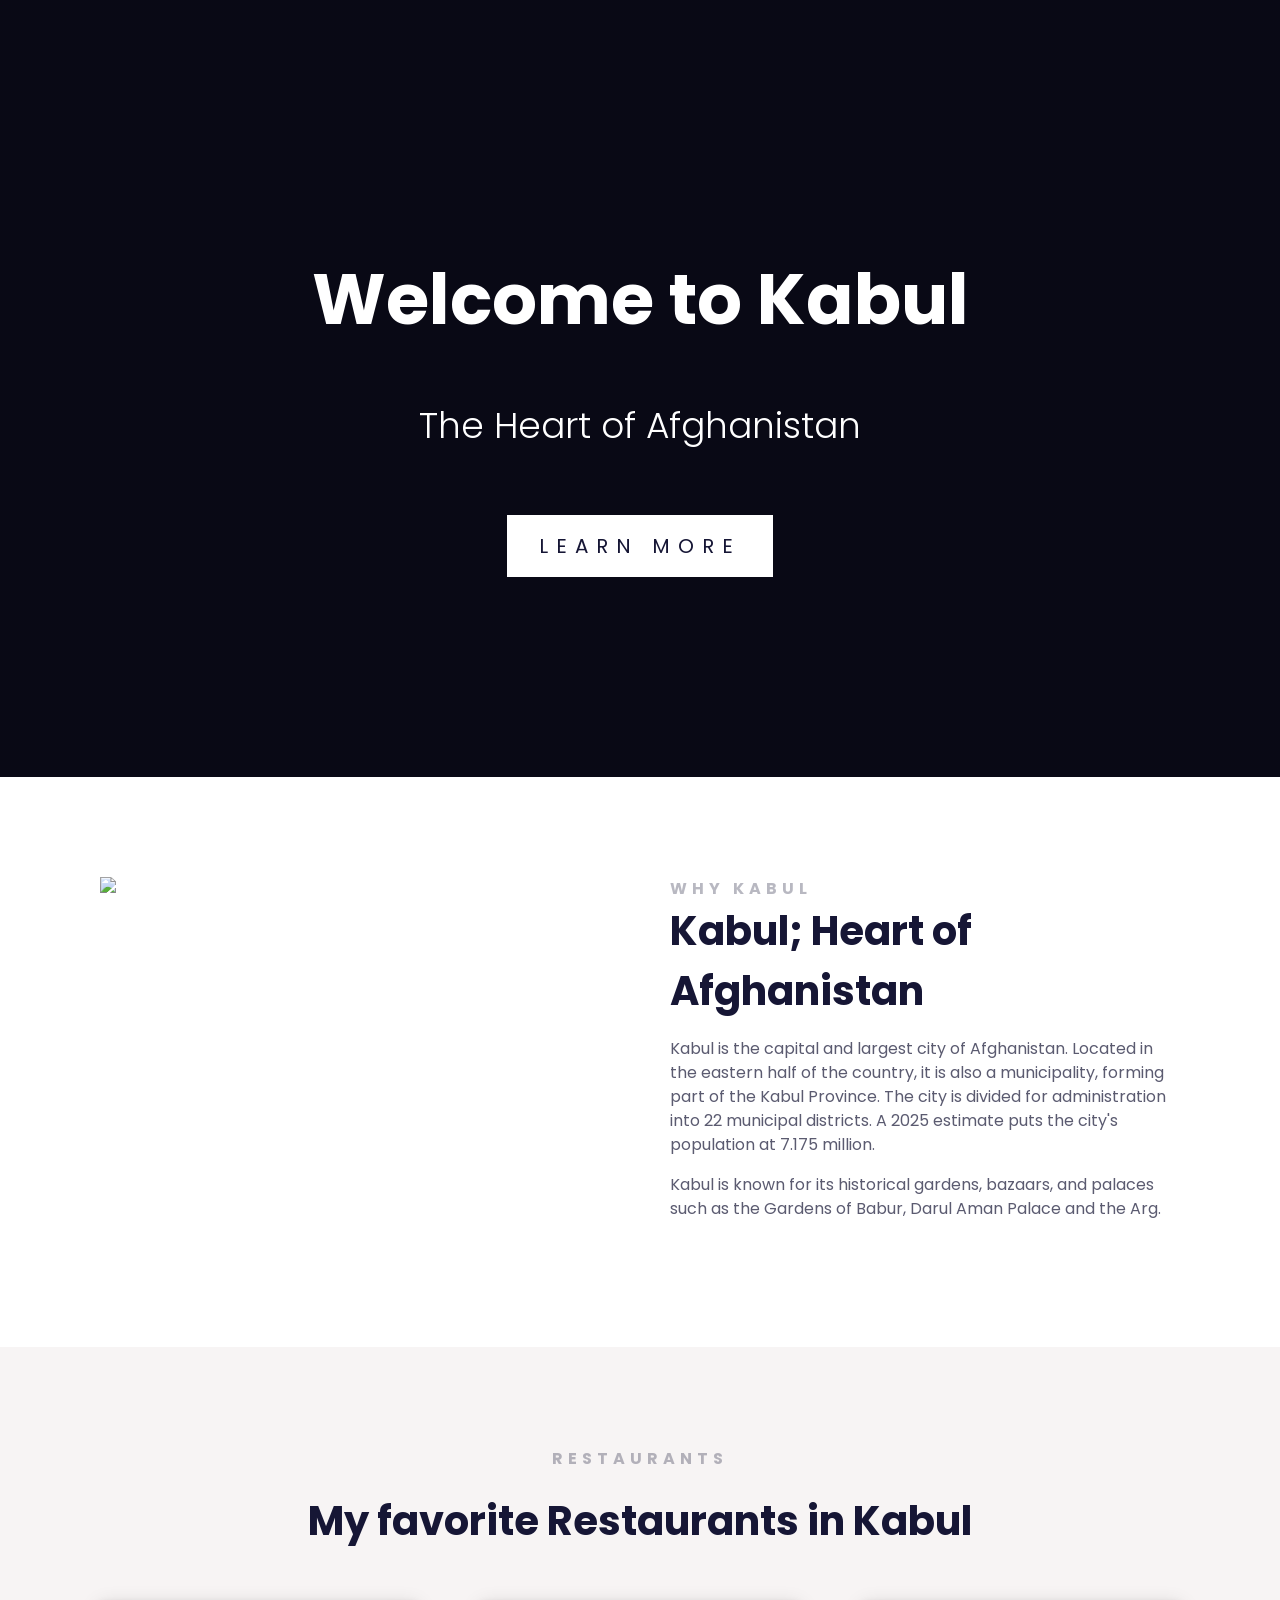
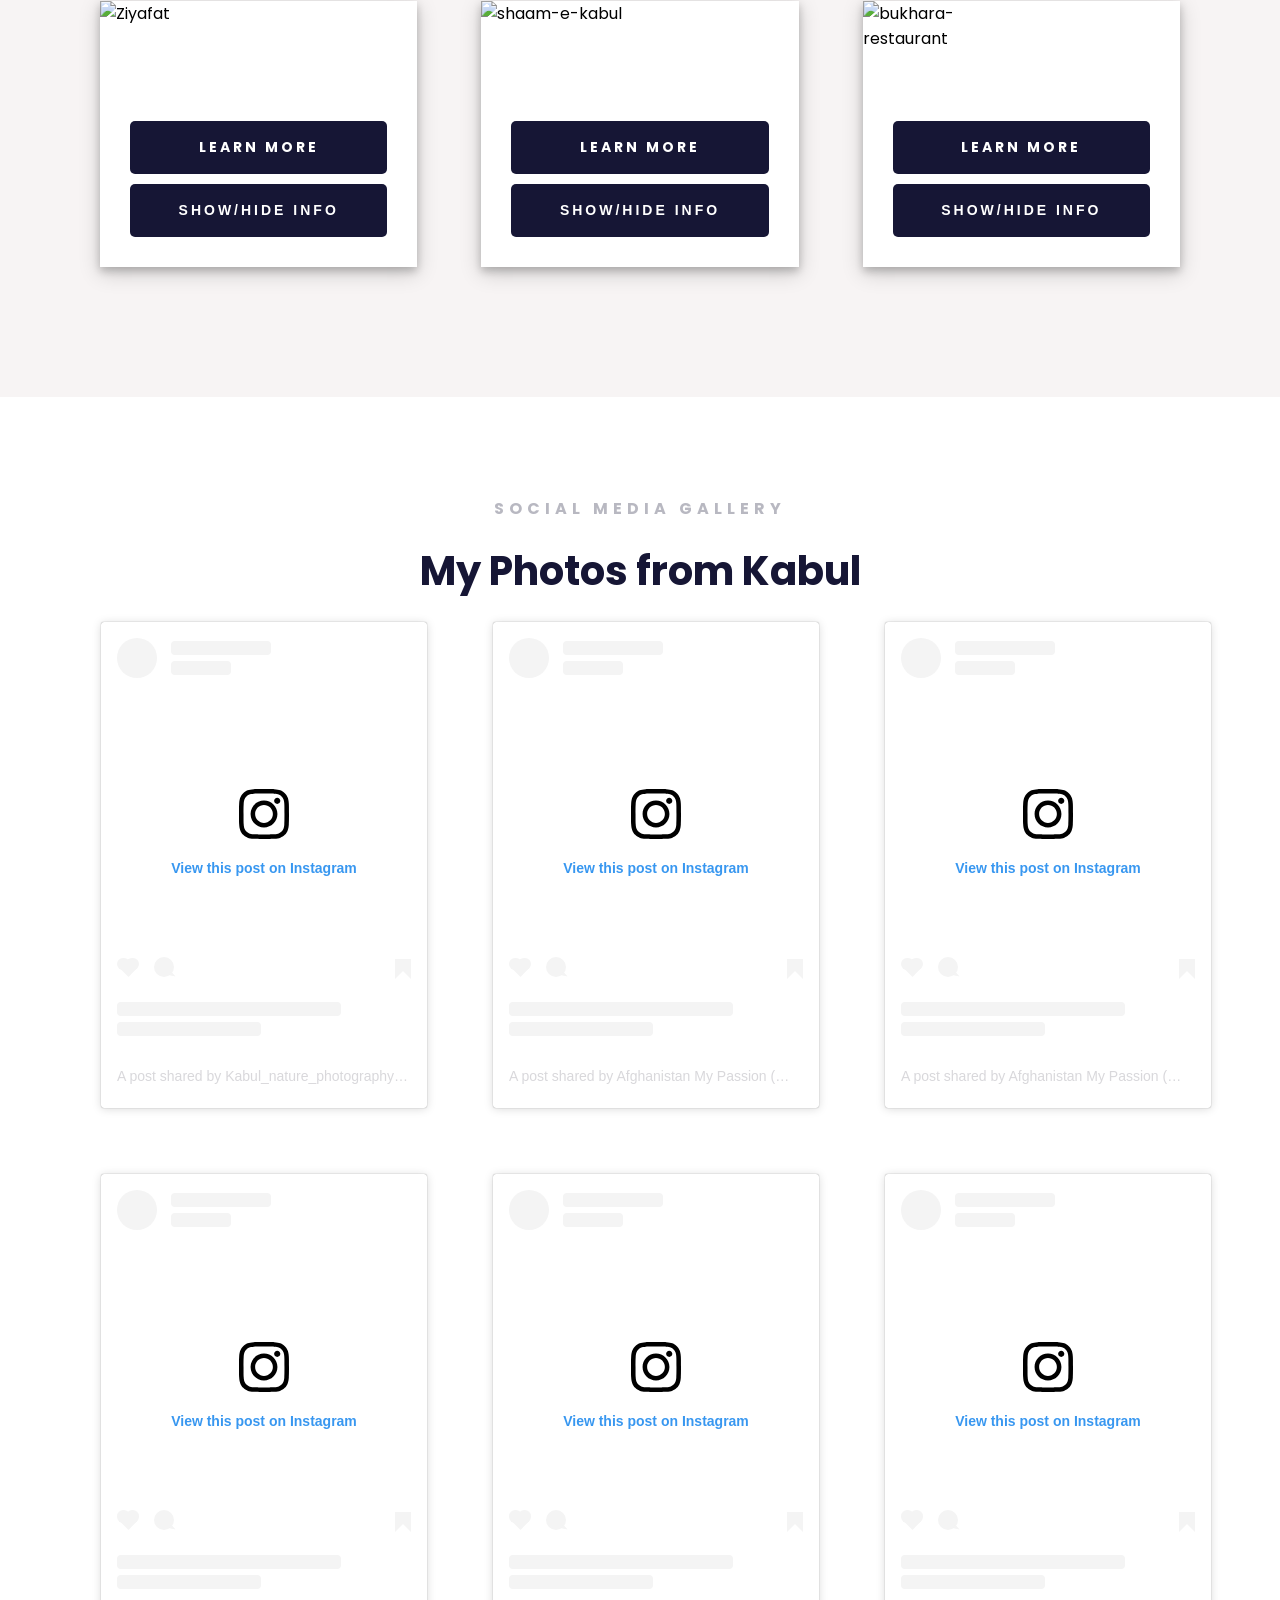
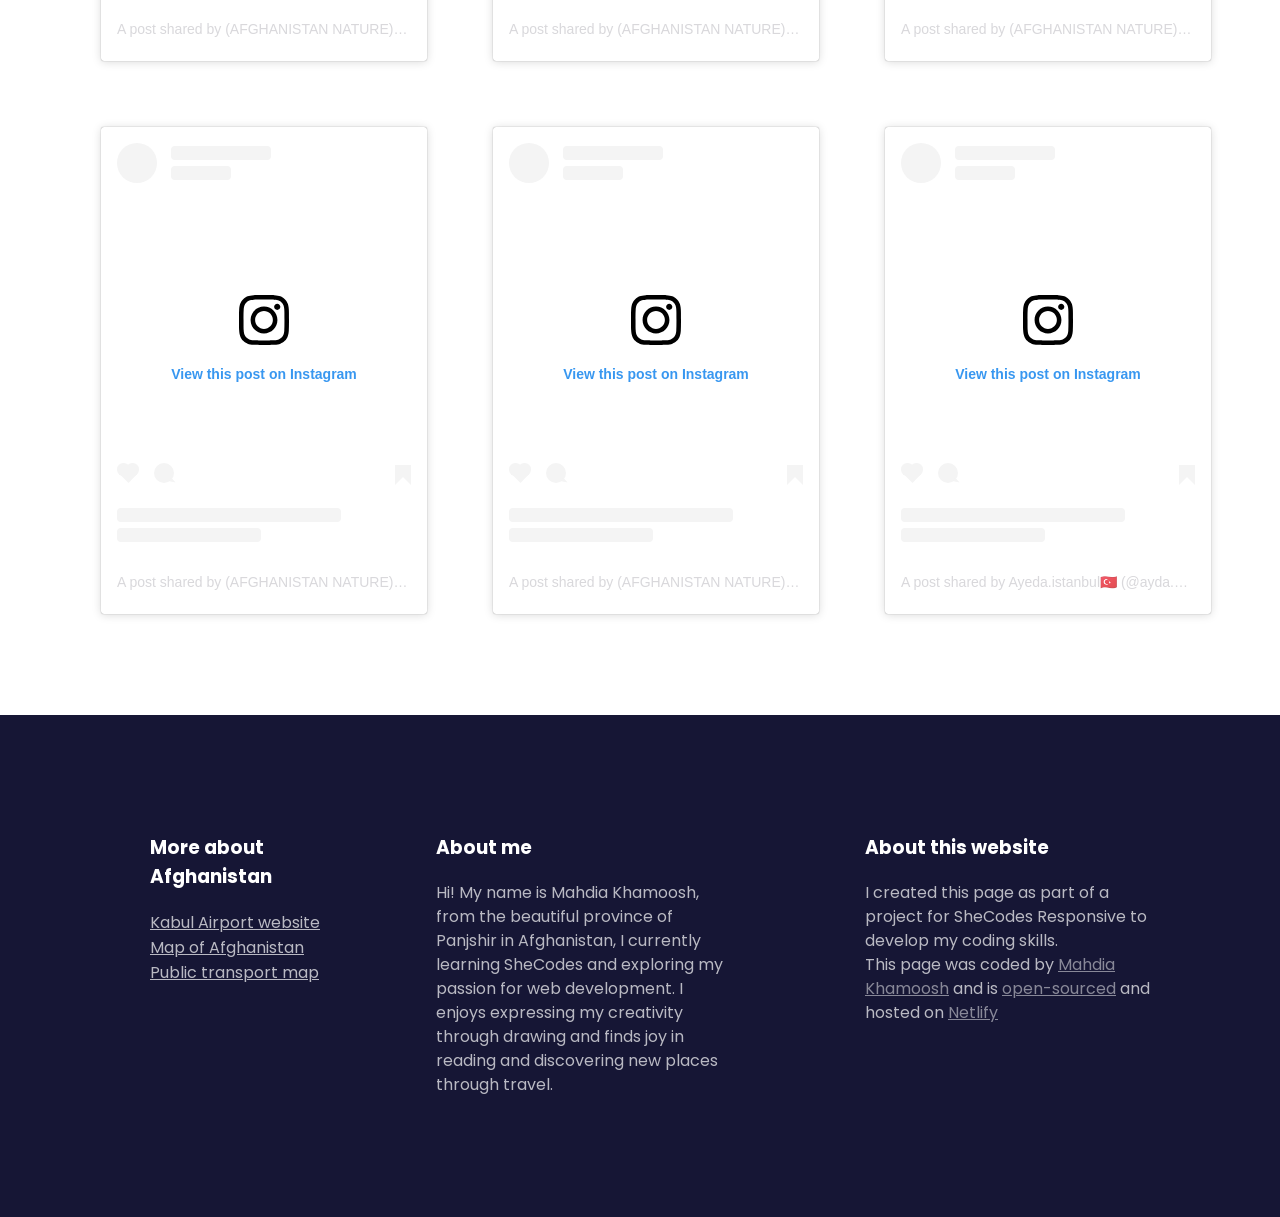
==== commit 47616d9e: "added show/hide btn" ====
--- a/index.html
+++ b/index.html
@@ -10,253 +10,8 @@
       href="https://fonts.googleapis.com/css2?family=Poppins:ital,wght@0,100;0,200;0,300;0,400;0,500;0,600;0,700;0,800;0,900;1,100;1,200;1,300;1,400;1,500;1,600;1,700;1,800;1,900&display=swap"
       rel="stylesheet"
     />
+    <link rel="stylesheet" href="src/styles.css" />
     <title>🇦🇫 Afghanistan Sightseeing Places</title>
-    <style>
-      body {
-        font-family: "Poppins", sans-serif;
-        background: rgb(22, 22, 53);
-        margin: 0 auto;
-      }
-      .container {
-        padding: 0;
-        margin: 0;
-      }
-      section {
-        max-width: 1200px;
-        margin: 0 auto;
-        padding: 100px;
-      }
-      section.secondary {
-        background: #f7f4f4;
-      }
-      .text-center {
-        text-align: center;
-        margin-bottom: 20px;
-      }
-
-      .card {
-        background: white;
-        margin: 30px 0;
-        box-shadow: 0 4px 8px 0 rgba(0, 0, 0, 0.2),
-          0 6px 20px 0 rgba(0, 0, 0, 0.19);
-      }
-      .card-body {
-        padding: 30px;
-      }
-      .grid-3-colums {
-        grid-template-columns: 1fr 1fr 1fr;
-      }
-
-      header {
-        background-image: linear-gradient(
-            rgba(0, 0, 0, 0.6),
-            rgba(0, 0, 0, 0.6)
-          ),
-          url("https://s3.amazonaws.com/shecodesio-production/uploads/files/000/166/187/original/mosque.jpg?1747664520");
-        text-align: center;
-        padding: 200px 0;
-        line-height: 1.5;
-        background-repeat: no-repeat;
-        background-size: cover;
-      }
-      header h1 {
-        line-height: 1.5;
-        color: white;
-        text-align: center;
-        font-weight: 700;
-        font-size: 70px;
-      }
-
-      header h2 {
-        color: white;
-        text-align: center;
-        line-height: 1.5;
-        font-weight: 300;
-        font-size: 36px;
-      }
-      header a {
-        font-weight: 400;
-        text-align: center;
-        line-height: 1.5;
-        letter-spacing: 8px;
-        text-transform: uppercase;
-        padding: 16px 32px;
-        margin-top: 32px;
-        text-decoration: none;
-        color: white;
-        font-size: 20px;
-        background-color: white;
-        color: rgb(22, 22, 53);
-        display: inline-block;
-      }
-      .img-responsive {
-        width: 100%;
-        display: block;
-      }
-      .grid {
-        display: grid;
-      }
-      .grid-2-colums {
-        grid-template-columns: 1fr 1fr;
-        grid-gap: 60px;
-      }
-
-      .grid-3-columns {
-        grid-template-columns: 1fr 1fr 1fr;
-        grid-gap: 64px;
-      }
-
-      .card-header.grid {
-        grid-gap: 0;
-      }
-
-      .embed {
-        width: 100%;
-        aspect-ratio: 13/9;
-      }
-      .instagram-embed {
-        margin: 30px 0;
-        height: 500px;
-      }
-      main {
-        background-color: white;
-      }
-      main h2 {
-        font-weight: 700;
-        font-size: 16px;
-        line-height: 1.5;
-        margin: 0;
-        letter-spacing: 5px;
-        color: rgb(22, 22, 53);
-        opacity: 0.3;
-        text-transform: uppercase;
-      }
-
-      main h3 {
-        font-weight: 700;
-        font-size: 40px;
-        line-height: 1.5;
-        color: rgb(22, 22, 53);
-        margin: 0;
-      }
-
-      main h4 {
-        font-weight: 700;
-        font-size: 24px;
-        line-height: 1;
-        color: rgb(22, 22, 53);
-        margin: 0;
-      }
-
-      main h5 {
-        font-weight: 700;
-        font-size: 13px;
-        margin: 0;
-        line-height: 1;
-        color: rgb(22, 22, 53);
-      }
-
-      main p {
-        font-style: normal;
-        font-weight: 400;
-        font-size: 16px;
-        line-height: 1.5;
-        color: rgb(22, 22, 53);
-        opacity: 0.7;
-      }
-
-      footer {
-        color: white;
-        background-image: linear-gradient(
-            rgba(22, 22, 53, 0.8),
-            rgba(22, 22, 53, 0.8)
-          ),
-          url("https://s3.amazonaws.com/shecodesio-production/uploads/files/000/166/191/original/istockphoto-1422798293-612x612.jpg?1747664885");
-        background-repeat: no-repeat;
-        background-size: cover;
-      }
-      footer p {
-        font-weight: 400;
-        font-size: 16px;
-        opacity: 0.7;
-        margin-right: 20px;
-        line-height: 24px;
-        margin-left: 50px;
-        margin-bottom: 20px;
-      }
-
-      footer ul {
-        padding: 0;
-        margin-left: 50px;
-      }
-
-      footer li {
-        list-style: none;
-      }
-
-      footer a {
-        color: white;
-        opacity: 0.7;
-      }
-      .grid-3-columns-with-first-narrow {
-        display: grid;
-        grid-template-columns: 1fr 2fr 2fr;
-        grid-gap: 64px;
-      }
-      footer h3 {
-        padding: 0 50px;
-      }
-      .card-footer {
-        padding: 0 30px 30px;
-      }
-
-      .btn {
-        display: block;
-        color: white;
-        font-weight: 700;
-        font-size: 14px;
-        line-height: 21px;
-        text-align: center;
-        letter-spacing: 3px;
-        text-transform: uppercase;
-        padding: 16px;
-        background-color: rgb(22, 22, 53);
-        text-decoration: none;
-      }
-
-      @media (max-width: 960px) {
-        header {
-          padding: 60px 0;
-        }
-
-        header h1 {
-          font-size: 38px;
-        }
-
-        header h2 {
-          font-size: 20px;
-        }
-
-        header h3 {
-          font-size: 12px;
-        }
-
-        .grid {
-          grid-template-columns: 1fr;
-          grid-gap: 30px;
-        }
-
-        section {
-          padding: 30px;
-        }
-        .card-header img {
-          display: none;
-        }
-        .embed {
-          aspect-ratio: 16/9;
-        }
-      }
-    </style>
   </head>
   <body>
     <div class="Container">
@@ -342,6 +97,7 @@
                 >
                   Learn more
                 </a>
+                <button class="btn-show">Show/Hide Info</button>
               </div>
             </div>
             <div class="card">
@@ -388,6 +144,7 @@
                 >
                   Learn more
                 </a>
+                <button class="btn-show">Show/Hide Info</button>
               </div>
             </div>
             <div class="card">
@@ -434,6 +191,7 @@
                 >
                   Learn more
                 </a>
+                <button class="btn-show">Show/Hide Info</button>
               </div>
             </div>
           </div>
@@ -3054,5 +2812,6 @@
         </section>
       </footer>
     </div>
+    <script src="src/script.js"></script>
   </body>
 </html>
--- a/src/styles.css
+++ b/src/styles.css
@@ -0,0 +1,279 @@
+body {
+  font-family: "Poppins", sans-serif;
+  background: rgb(22, 22, 53);
+  margin: 0 auto;
+}
+.container {
+  padding: 0;
+  margin: 0;
+}
+section {
+  max-width: 1200px;
+  margin: 0 auto;
+  padding: 100px;
+}
+section.secondary {
+  background: #f7f4f4;
+}
+.text-center {
+  text-align: center;
+  margin-bottom: 20px;
+}
+
+.card {
+  background: white;
+  margin: 30px 0;
+  box-shadow: 0 4px 8px 0 rgba(0, 0, 0, 0.2), 0 6px 20px 0 rgba(0, 0, 0, 0.19);
+  flex: 0 0 auto;
+}
+.card-body {
+  padding: 30px;
+  display: none;
+  transition: max-height 2s ease;
+}
+
+.grid-3-colums {
+  grid-template-columns: 1fr 1fr 1fr;
+}
+
+header {
+  background-image: linear-gradient(rgba(0, 0, 0, 0.6), rgba(0, 0, 0, 0.6)),
+    url("https://s3.amazonaws.com/shecodesio-production/uploads/files/000/166/187/original/mosque.jpg?1747664520");
+  text-align: center;
+  padding: 200px 0;
+  line-height: 1.5;
+  background-repeat: no-repeat;
+  background-size: cover;
+}
+header h1 {
+  line-height: 1.5;
+  color: white;
+  text-align: center;
+  font-weight: 700;
+  font-size: 70px;
+}
+
+header h2 {
+  color: white;
+  text-align: center;
+  line-height: 1.5;
+  font-weight: 300;
+  font-size: 36px;
+}
+header a {
+  font-weight: 400;
+  text-align: center;
+  line-height: 1.5;
+  letter-spacing: 8px;
+  text-transform: uppercase;
+  padding: 16px 32px;
+  margin-top: 32px;
+  text-decoration: none;
+  color: white;
+  font-size: 20px;
+  background-color: white;
+  color: rgb(22, 22, 53);
+  display: inline-block;
+}
+.img-responsive {
+  width: 100%;
+  display: block;
+}
+.grid {
+  display: grid;
+  flex-wrap: wrap;
+  align-items: flex-start;
+}
+.grid-2-colums {
+  grid-template-columns: 1fr 1fr;
+  grid-gap: 60px;
+  margin-bottom: 10px;
+}
+
+.grid-3-columns {
+  grid-template-columns: 1fr 1fr 1fr;
+  grid-gap: 64px;
+}
+
+.card-header.grid {
+  grid-gap: 0;
+}
+
+.embed {
+  width: 100%;
+  aspect-ratio: 13/9;
+}
+.instagram-embed {
+  margin: 30px 0;
+  height: 500px;
+}
+main {
+  background-color: white;
+}
+main h2 {
+  font-weight: 700;
+  font-size: 16px;
+  line-height: 1.5;
+  margin: 0;
+  letter-spacing: 5px;
+  color: rgb(22, 22, 53);
+  opacity: 0.3;
+  text-transform: uppercase;
+}
+
+main h3 {
+  font-weight: 700;
+  font-size: 40px;
+  line-height: 1.5;
+  color: rgb(22, 22, 53);
+  margin: 0;
+}
+
+main h4 {
+  font-weight: 700;
+  font-size: 24px;
+  line-height: 1;
+  color: rgb(22, 22, 53);
+  margin: 0;
+}
+
+main h5 {
+  font-weight: 700;
+  font-size: 13px;
+  margin: 0;
+  line-height: 1;
+  color: rgb(22, 22, 53);
+}
+
+main p {
+  font-style: normal;
+  font-weight: 400;
+  font-size: 16px;
+  line-height: 1.5;
+  color: rgb(22, 22, 53);
+  opacity: 0.7;
+}
+
+footer {
+  color: white;
+  background-image: linear-gradient(
+      rgba(22, 22, 53, 0.8),
+      rgba(22, 22, 53, 0.8)
+    ),
+    url("https://s3.amazonaws.com/shecodesio-production/uploads/files/000/166/191/original/istockphoto-1422798293-612x612.jpg?1747664885");
+  background-repeat: no-repeat;
+  background-size: cover;
+}
+footer p {
+  font-weight: 400;
+  font-size: 16px;
+  opacity: 0.7;
+  margin-right: 20px;
+  line-height: 24px;
+  margin-left: 50px;
+  margin-bottom: 20px;
+}
+
+footer ul {
+  padding: 0;
+  margin-left: 50px;
+}
+
+footer li {
+  list-style: none;
+}
+
+footer a {
+  color: white;
+  opacity: 0.7;
+}
+.grid-3-columns-with-first-narrow {
+  display: grid;
+  grid-template-columns: 1fr 2fr 2fr;
+  grid-gap: 64px;
+}
+footer h3 {
+  padding: 0 50px;
+}
+.card-footer {
+  padding: 0 30px 30px;
+}
+
+.btn {
+  display: block;
+  color: white;
+  font-weight: 700;
+  font-size: 14px;
+  line-height: 21px;
+  text-align: center;
+  letter-spacing: 3px;
+  text-transform: uppercase;
+  padding: 16px;
+  background-color: rgb(22, 22, 53);
+  text-decoration: none;
+  border: none;
+  border-radius: 5px;
+  transition: all 200ms ease-in-out;
+}
+.btn:hover {
+  background: white;
+  border: 1px solid rgb(22, 22, 53);
+  color: rgb(22, 22, 53);
+}
+.btn-show {
+  width: 100%;
+  display: block;
+  color: white;
+  font-weight: 700;
+  font-size: 14px;
+  line-height: 21px;
+  text-align: center;
+  letter-spacing: 3px;
+  text-transform: uppercase;
+  padding: 16px;
+  background-color: rgb(22, 22, 53);
+  text-decoration: none;
+  margin-top: 10px;
+  border: none;
+  border-radius: 5px;
+  cursor: pointer;
+  transition: all 200ms ease-in-out;
+}
+.btn-show:hover {
+  background: white;
+  border: 1px solid rgb(22, 22, 53);
+  color: rgb(22, 22, 53);
+}
+
+@media (max-width: 960px) {
+  header {
+    padding: 60px 0;
+  }
+
+  header h1 {
+    font-size: 38px;
+  }
+
+  header h2 {
+    font-size: 20px;
+  }
+
+  header h3 {
+    font-size: 12px;
+  }
+
+  .grid {
+    grid-template-columns: 1fr;
+    grid-gap: 30px;
+  }
+
+  section {
+    padding: 30px;
+  }
+  .card-header img {
+    display: none;
+  }
+  .embed {
+    aspect-ratio: 16/9;
+  }
+}
